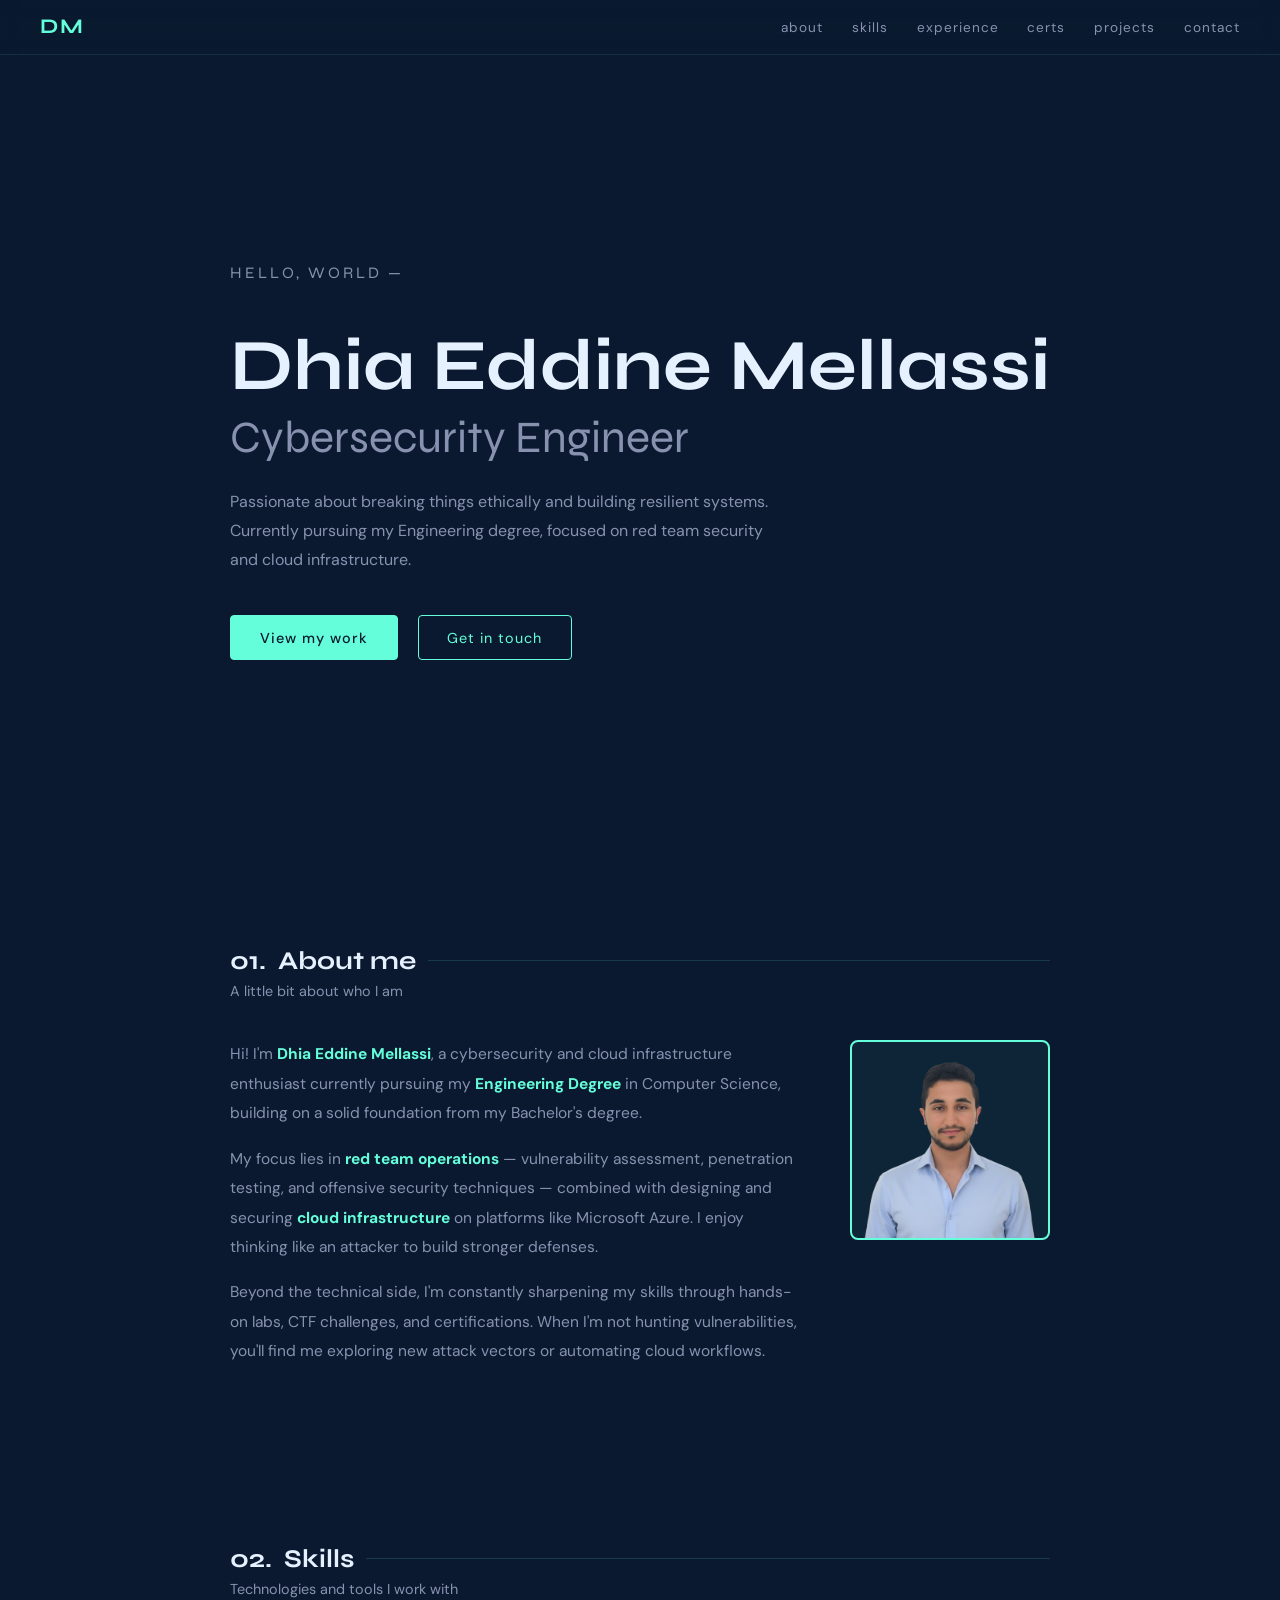
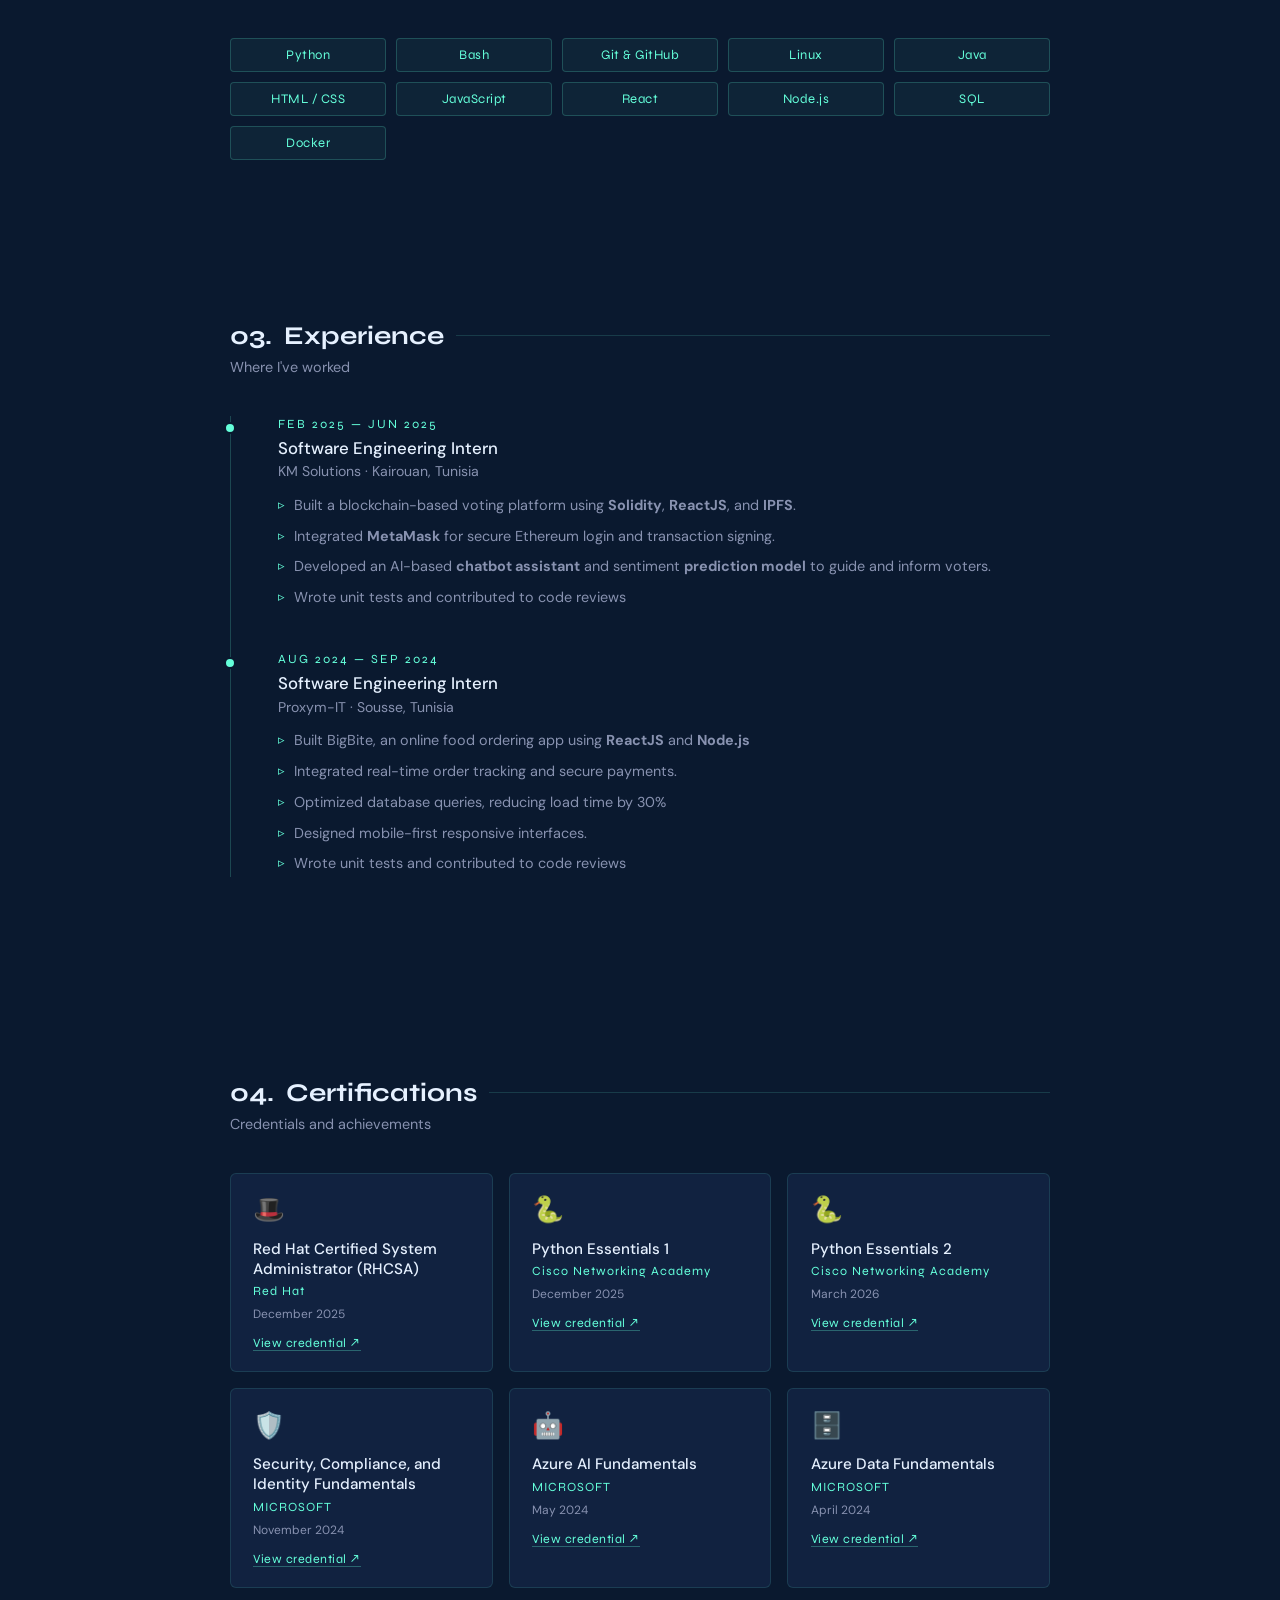
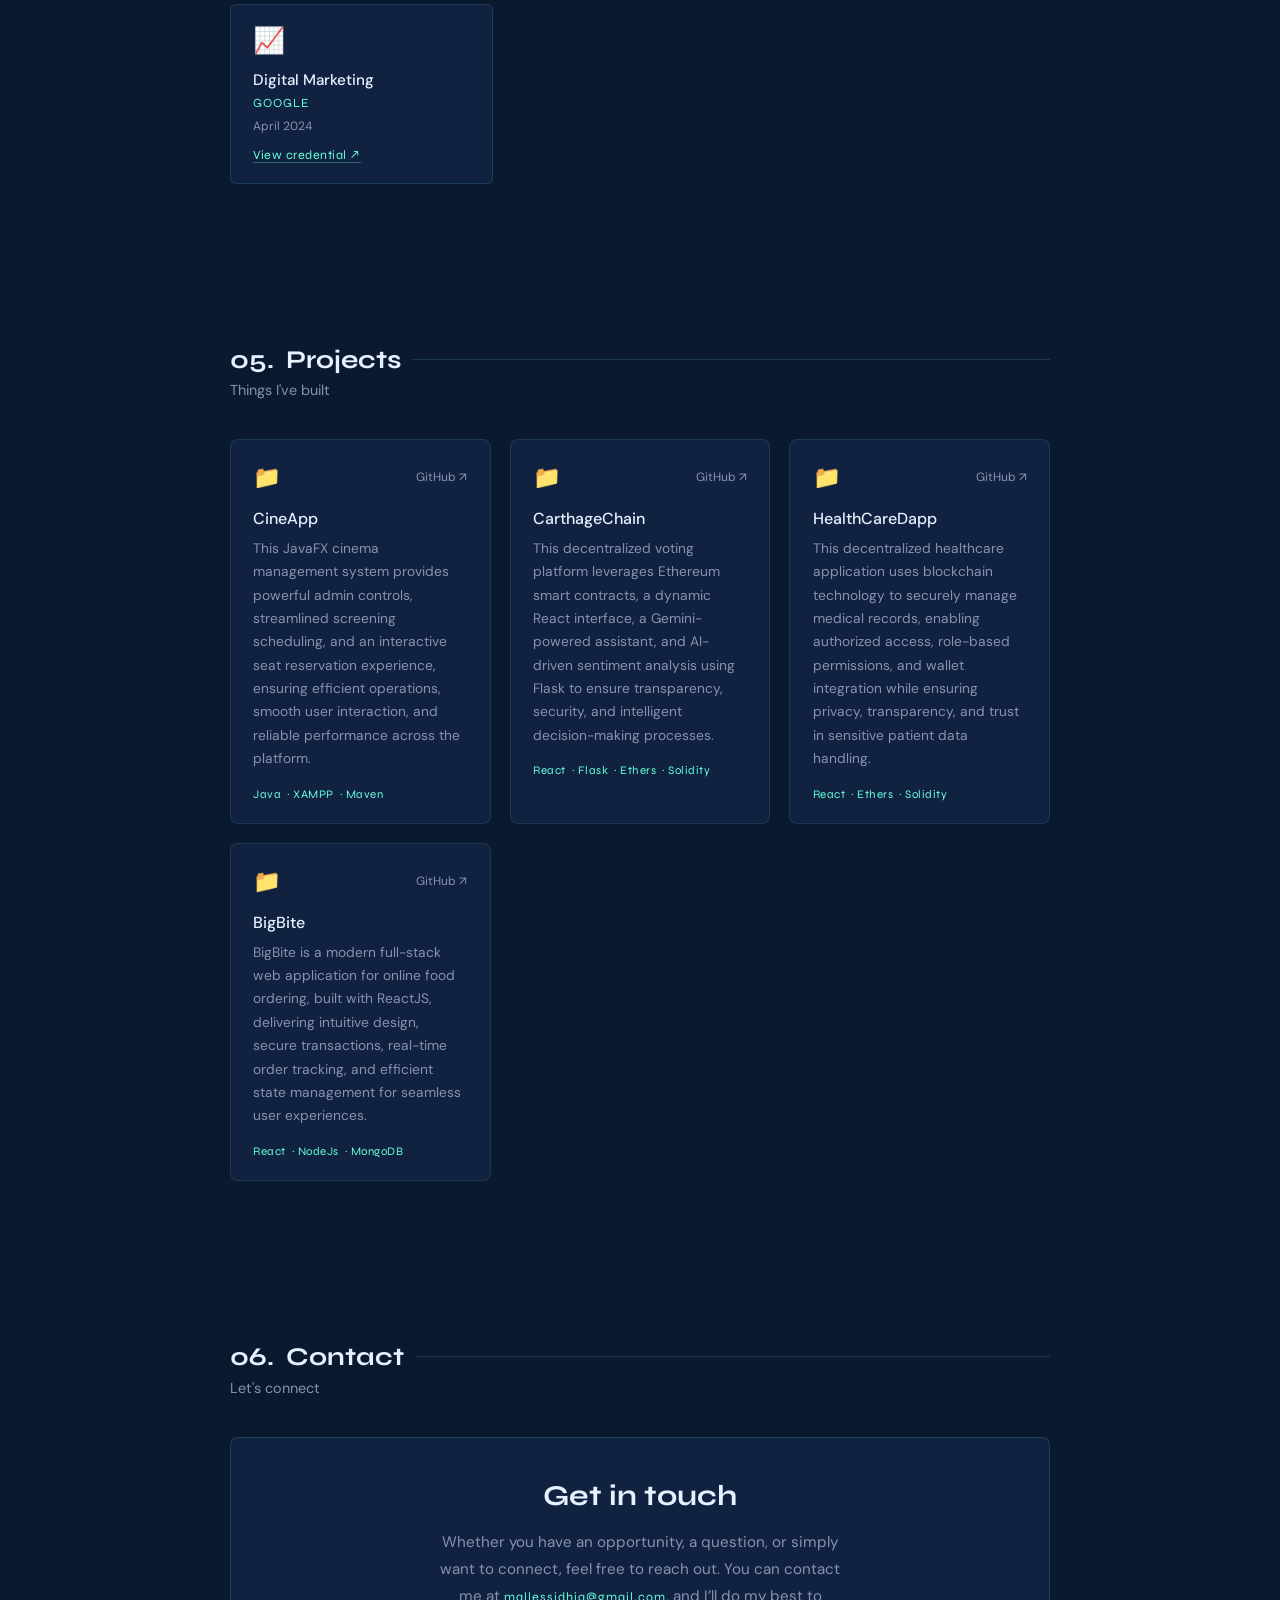
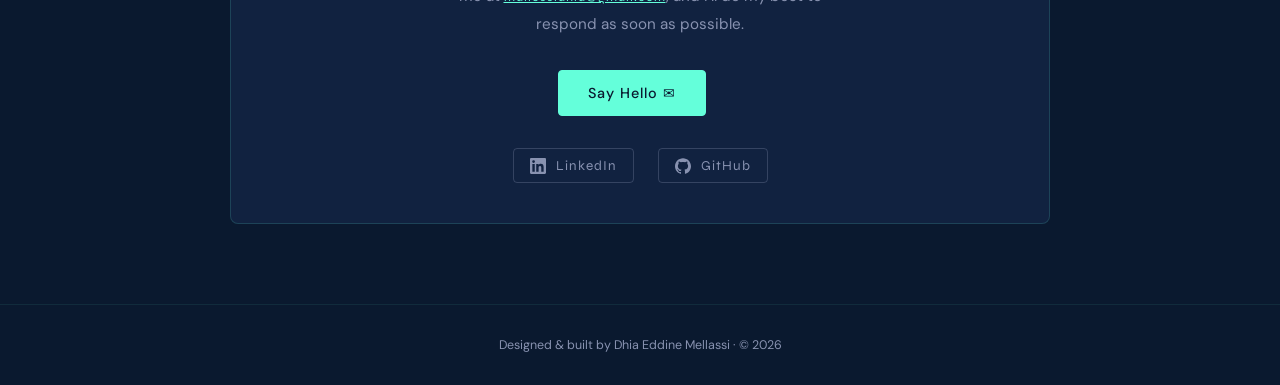
==== index.html @ 9bf3b5a5 "updated linkedin link" ====
<!doctype html>
<html lang="en">
  <head>
    <meta charset="UTF-8" />
    <meta name="viewport" content="width=device-width, initial-scale=1.0" />
    <title>Dhia Eddine Mellassi | Cybersecurity Engineer</title>
    <link
      rel="icon"
      type="image/svg+xml"
      href="data:image/svg+xml,<svg xmlns='http://www.w3.org/2000/svg' viewBox='0 0 32 32'><rect width='32' height='32' rx='6' fill='%230a192f'/><text x='50%25' y='55%25' dominant-baseline='middle' text-anchor='middle' font-family='monospace' font-weight='700' font-size='14' fill='%2364ffda'>DM</text></svg>"
    />
    <link
      href="https://fonts.googleapis.com/css2?family=Syne:wght@400;500;700&family=DM+Sans:wght@300;400;500&display=swap"
      rel="stylesheet"
    />
    <link rel="stylesheet" href="css/styles.css" />
  </head>
  <body>
    <!-- NAVIGATION -->
    <nav>
      <div class="logo">DM</div>
      <ul class="nav-links">
        <li><a href="#about">about</a></li>
        <li><a href="#skills">skills</a></li>
        <li><a href="#experience">experience</a></li>
        <li><a href="#certifications">certs</a></li>
        <li><a href="#projects">projects</a></li>
        <li><a href="#contact">contact</a></li>
      </ul>
    </nav>

    <!-- HERO -->
    <section class="hero" id="hero">
      <p class="hero-eyebrow">HELLO, WORLD —</p>
      <h1>Dhia Eddine Mellassi</h1>
      <h2>Cybersecurity Engineer</h2>
      <p>
        Passionate about breaking things ethically and building resilient
        systems. Currently pursuing my Engineering degree, focused on red team
        security and cloud infrastructure.
      </p>
      <div>
        <a class="btn btn-solid" href="#projects">View my work</a>
        <a class="btn" href="#contact">Get in touch</a>
      </div>
    </section>

    <!-- ABOUT -->
    <section id="about">
      <h2 class="section-title"><span>01.</span> About me</h2>
      <p class="section-sub">A little bit about who I am</p>
      <div class="about-grid">
        <div class="about-text">
          <p>
            Hi! I'm <strong>Dhia Eddine Mellassi</strong>, a cybersecurity and
            cloud infrastructure enthusiast currently pursuing my
            <strong>Engineering Degree</strong>
            in Computer Science, building on a solid foundation from my
            Bachelor's degree.
          </p>
          <p>
            My focus lies in <strong>red team operations</strong> —
            vulnerability assessment, penetration testing, and offensive
            security techniques — combined with designing and securing
            <strong>cloud infrastructure</strong> on platforms like Microsoft
            Azure. I enjoy thinking like an attacker to build stronger defenses.
          </p>
          <p>
            Beyond the technical side, I'm constantly sharpening my skills
            through hands-on labs, CTF challenges, and certifications. When I'm
            not hunting vulnerabilities, you'll find me exploring new attack
            vectors or automating cloud workflows.
          </p>
        </div>
        <!-- Replace 'your-photo.jpg' with your actual image filename -->
        <div class="avatar-box">
          <img src="assets/images/Dhia.png" alt="Your Name" />
        </div>
      </div>
    </section>

    <!-- SKILLS -->
    <section id="skills">
      <h2 class="section-title"><span>02.</span> Skills</h2>
      <p class="section-sub">Technologies and tools I work with</p>
      <div class="skills-grid">
        <div class="skill-pill">Python</div>
        <div class="skill-pill">Bash</div>
        <div class="skill-pill">Git &amp; GitHub</div>
        <div class="skill-pill">Linux</div>
        <div class="skill-pill">Java</div>
        <div class="skill-pill">HTML / CSS</div>
        <div class="skill-pill">JavaScript</div>
        <div class="skill-pill">React</div>
        <div class="skill-pill">Node.js</div>
        <div class="skill-pill">SQL</div>
        <div class="skill-pill">Docker</div>
      </div>
    </section>

    <!-- EXPERIENCE -->
    <section id="experience">
      <h2 class="section-title"><span>03.</span> Experience</h2>
      <p class="section-sub">Where I've worked</p>
      <div class="timeline">
        <div class="timeline-item">
          <div class="timeline-date">FEB 2025 — JUN 2025</div>
          <div class="timeline-role">Software Engineering Intern</div>
          <div class="timeline-company">KM Solutions · Kairouan, Tunisia</div>
          <ul class="timeline-desc">
            <li>
              Built a blockchain-based voting platform using <b>Solidity</b>,
              <b>ReactJS</b>, and <b>IPFS</b>.
            </li>
            <li>
              Integrated <b>MetaMask</b> for secure Ethereum login and
              transaction signing.
            </li>
            <li>
              Developed an AI-based <b>chatbot assistant</b> and sentiment
              <b>prediction model</b> to guide and inform voters.
            </li>
            <li>Wrote unit tests and contributed to code reviews</li>
          </ul>
        </div>

        <div class="timeline-item">
          <div class="timeline-date">AUG 2024 — SEP 2024</div>
          <div class="timeline-role">Software Engineering Intern</div>
          <div class="timeline-company">Proxym-IT · Sousse, Tunisia</div>
          <ul class="timeline-desc">
            <li>
              Built BigBite, an online food ordering app using
              <b>ReactJS</b> and <b>Node.js</b>
            </li>
            <li>Integrated real-time order tracking and secure payments.</li>
            <li>Optimized database queries, reducing load time by 30%</li>
            <li>Designed mobile-first responsive interfaces.</li>
            <li>Wrote unit tests and contributed to code reviews</li>
          </ul>
        </div>

        <!-- Add more internships by copy-pasting the block above -->
      </div>
    </section>

    <!-- CERTIFICATIONS -->
    <section id="certifications">
      <h2 class="section-title"><span>04.</span> Certifications</h2>
      <p class="section-sub">Credentials and achievements</p>
      <div class="cert-grid">
        <div class="cert-card">
          <div class="cert-icon">🎩</div>
          <div class="cert-name">
            Red Hat Certified System Administrator (RHCSA)
          </div>
          <div class="cert-issuer">Red Hat</div>
          <div class="cert-year">December 2025</div>
          <a
            class="cert-link"
            href="https://www.credly.com/badges/857a9a91-72d2-43cf-920a-726b989e8f26/public_url"
            target="_blank"
            >View credential ↗</a
          >
        </div>

        <div class="cert-card">
          <div class="cert-icon">🐍</div>
          <div class="cert-name">Python Essentials 1</div>
          <div class="cert-issuer">Cisco Networking Academy</div>
          <div class="cert-year">December 2025</div>
          <a
            class="cert-link"
            href="https://www.credly.com/badges/51603041-0440-4b75-88f6-b9524458d1e2/public_url"
            target="_blank"
            >View credential ↗</a
          >
        </div>

        <div class="cert-card">
          <div class="cert-icon">🐍</div>
          <div class="cert-name">Python Essentials 2</div>
          <div class="cert-issuer">Cisco Networking Academy</div>
          <div class="cert-year">March 2026</div>
          <a
            class="cert-link"
            href="https://www.credly.com/badges/9966ab07-dc00-4e22-80cb-817075d97add/public_url"
            target="_blank"
            >View credential ↗</a
          >
        </div>

        <div class="cert-card">
          <div class="cert-icon">🛡️</div>
          <div class="cert-name">
            Security, Compliance, and Identity Fundamentals
          </div>
          <div class="cert-issuer">MICROSOFT</div>
          <div class="cert-year">November 2024</div>
          <a
            class="cert-link"
            href="https://www.credly.com/badges/22f72e9f-e606-45e4-bddd-050639917a47/public_url"
            target="_blank"
            >View credential ↗</a
          >
        </div>

        <div class="cert-card">
          <div class="cert-icon">🤖</div>
          <div class="cert-name">Azure AI Fundamentals</div>
          <div class="cert-issuer">MICROSOFT</div>
          <div class="cert-year">May 2024</div>
          <a
            class="cert-link"
            href="https://www.credly.com/badges/9f31ba8f-21dc-431d-9f86-2ae38bbcedd4/public_url"
            target="_blank"
            >View credential ↗</a
          >
        </div>

        <div class="cert-card">
          <div class="cert-icon">🗄️</div>
          <div class="cert-name">Azure Data Fundamentals</div>
          <div class="cert-issuer">MICROSOFT</div>
          <div class="cert-year">April 2024</div>
          <a
            class="cert-link"
            href="https://www.credly.com/badges/78bb1c0f-4c9b-4a7f-a92f-00a1457e3f23/public_url"
            target="_blank"
            >View credential ↗</a
          >
        </div>

        <div class="cert-card">
          <div class="cert-icon">📈</div>
          <div class="cert-name">Digital Marketing</div>
          <div class="cert-issuer">GOOGLE</div>
          <div class="cert-year">April 2024</div>
          <a
            class="cert-link"
            href="https://skillshop.exceedlms.com/student/award/hYUuj4KgrxrVqWm9rWVrVc4Z"
            target="_blank"
            >View credential ↗</a
          >
        </div>
      </div>
    </section>

    <!-- PROJECTS -->
    <section id="projects">
      <h2 class="section-title"><span>05.</span> Projects</h2>
      <p class="section-sub">Things I've built</p>
      <div class="projects-grid">
        <div class="project-card">
          <div class="proj-header">
            <span class="folder-icon">📁</span>
            <div class="proj-links">
              <a
                class="proj-link"
                href="https://github.com/mellassidhia/CineApp"
                >GitHub ↗</a
              >
            </div>
          </div>
          <div class="proj-title">CineApp</div>
          <div class="proj-desc">
            This JavaFX cinema management system provides powerful admin
            controls, streamlined screening scheduling, and an interactive seat
            reservation experience, ensuring efficient operations, smooth user
            interaction, and reliable performance across the platform.
          </div>
          <div class="proj-tags">
            <span class="proj-tag">Java</span>
            <span class="proj-tag"> · XAMPP</span>
            <span class="proj-tag"> · Maven</span>
          </div>
        </div>

        <div class="project-card">
          <div class="proj-header">
            <span class="folder-icon">📁</span>
            <div class="proj-links">
              <a
                class="proj-link"
                href="https://github.com/mellassidhia/CarthageChain"
                >GitHub ↗</a
              >
            </div>
          </div>
          <div class="proj-title">CarthageChain</div>
          <div class="proj-desc">
            This decentralized voting platform leverages Ethereum smart
            contracts, a dynamic React interface, a Gemini-powered assistant,
            and AI-driven sentiment analysis using Flask to ensure transparency,
            security, and intelligent decision-making processes.
          </div>
          <div class="proj-tags">
            <span class="proj-tag">React</span>
            <span class="proj-tag"> · Flask</span>
            <span class="proj-tag"> · Ethers</span>
            <span class="proj-tag"> · Solidity</span>
          </div>
        </div>

        <div class="project-card">
          <div class="proj-header">
            <span class="folder-icon">📁</span>
            <div class="proj-links">
              <a
                class="proj-link"
                href="https://github.com/mellassidhia/HealthCareDapp"
                >GitHub ↗</a
              >
            </div>
          </div>
          <div class="proj-title">HealthCareDapp</div>
          <div class="proj-desc">
            This decentralized healthcare application uses blockchain technology
            to securely manage medical records, enabling authorized access,
            role-based permissions, and wallet integration while ensuring
            privacy, transparency, and trust in sensitive patient data handling.
          </div>
          <div class="proj-tags">
            <span class="proj-tag">React</span>
            <span class="proj-tag"> · Ethers</span>
            <span class="proj-tag"> · Solidity</span>
          </div>
        </div>

        <div class="project-card">
          <div class="proj-header">
            <span class="folder-icon">📁</span>
            <div class="proj-links">
              <a
                class="proj-link"
                href="https://github.com/mellassidhia/BigBite"
                >GitHub ↗</a
              >
            </div>
          </div>
          <div class="proj-title">BigBite</div>
          <div class="proj-desc">
            BigBite is a modern full-stack web application for online food
            ordering, built with ReactJS, delivering intuitive design, secure
            transactions, real-time order tracking, and efficient state
            management for seamless user experiences.
          </div>
          <div class="proj-tags">
            <span class="proj-tag">React</span>
            <span class="proj-tag"> · NodeJs</span>
            <span class="proj-tag"> · MongoDB</span>
          </div>
        </div>

        <!-- Add more projects by copy-pasting a project-card block above -->
      </div>
    </section>

    <!-- CONTACT -->
    <section id="contact">
      <h2 class="section-title"><span>06.</span> Contact</h2>
      <p class="section-sub">Let's connect</p>
      <div class="contact-box">
        <h3>Get in touch</h3>
        <p>
          Whether you have an opportunity, a question, or simply want to
          connect, feel free to reach out. You can contact me at
          <a class="social-mail" href="mailto:mallessidhia@gmail.com"
            >mallessidhia@gmail.com</a
          >, and I’ll do my best to respond as soon as possible.
        </p>
        <a class="btn btn-solid" href="mailto:mallessidhia@gmail.com"
          >Say Hello ✉</a
        >
        <div class="social-links">
          <a
            class="social-link"
            href="https://www.linkedin.com/in/dhia-eddine-mellassi/"
            target="_blank"
          >
            <svg viewBox="0 0 24 24" xmlns="http://www.w3.org/2000/svg">
              <path
                d="M20.447 20.452h-3.554v-5.569c0-1.328-.027-3.037-1.852-3.037-1.853 0-2.136 1.445-2.136 2.939v5.667H9.351V9h3.414v1.561h.046c.477-.9 1.637-1.85 3.37-1.85 3.601 0 4.267 2.37 4.267 5.455v6.286zM5.337 7.433a2.062 2.062 0 0 1-2.063-2.065 2.064 2.064 0 1 1 2.063 2.065zm1.782 13.019H3.555V9h3.564v11.452zM22.225 0H1.771C.792 0 0 .774 0 1.729v20.542C0 23.227.792 24 1.771 24h20.451C23.2 24 24 23.227 24 22.271V1.729C24 .774 23.2 0 22.222 0h.003z"
              />
            </svg>
            LinkedIn
          </a>

          <a
            class="social-link"
            href="https://github.com/mellassidhia"
            target="_blank"
          >
            <svg viewBox="0 0 24 24" xmlns="http://www.w3.org/2000/svg">
              <path
                d="M12 .297c-6.63 0-12 5.373-12 12 0 5.303 3.438 9.8 8.205 11.385.6.113.82-.258.82-.577 0-.285-.01-1.04-.015-2.04-3.338.724-4.042-1.61-4.042-1.61C4.422 18.07 3.633 17.7 3.633 17.7c-1.087-.744.084-.729.084-.729 1.205.084 1.838 1.236 1.838 1.236 1.07 1.835 2.809 1.305 3.495.998.108-.776.417-1.305.76-1.605-2.665-.3-5.466-1.332-5.466-5.93 0-1.31.465-2.38 1.235-3.22-.135-.303-.54-1.523.105-3.176 0 0 1.005-.322 3.3 1.23.96-.267 1.98-.399 3-.405 1.02.006 2.04.138 3 .405 2.28-1.552 3.285-1.23 3.285-1.23.645 1.653.24 2.873.12 3.176.765.84 1.23 1.91 1.23 3.22 0 4.61-2.805 5.625-5.475 5.92.42.36.81 1.096.81 2.22 0 1.606-.015 2.896-.015 3.286 0 .315.21.69.825.57C20.565 22.092 24 17.592 24 12.297c0-6.627-5.373-12-12-12"
              />
            </svg>
            GitHub
          </a>
        </div>
      </div>
    </section>

    <footer>
      Designed &amp; built by Dhia Eddine Mellassi · &copy;
      <span id="year"></span>
    </footer>

    <script>
      document.getElementById("year").textContent = new Date().getFullYear();
    </script>
  </body>
</html>
---- css/styles.css ----
*{box-sizing:border-box;margin:0;padding:0}
    :root{
      --navy:#0a192f;
      --navy2:#112240;
      --accent:#64ffda;
      --text:#ccd6f6;
      --muted:#8892b0;
      --white:#e6f1ff;
    }
    html{scroll-behavior:smooth}
    body{background:var(--navy);color:var(--text);font-family:'DM Sans',sans-serif}

    /* NAV */
    nav{position:sticky;top:0;z-index:100;background:rgba(10,25,47,0.92);backdrop-filter:blur(10px);border-bottom:1px solid rgba(100,255,218,0.1);display:flex;align-items:center;justify-content:space-between;padding:0.9rem 2.5rem}
    .logo{font-family:'Syne',sans-serif;font-size:1.3rem;font-weight:700;color:var(--accent);letter-spacing:2px}
    .nav-links{display:flex;gap:1.8rem;list-style:none}
    .nav-links a{color:var(--muted);text-decoration:none;font-size:0.85rem;letter-spacing:1px;transition:color 0.2s}
    .nav-links a:hover{color:var(--accent)}

    /* SECTIONS */
    section{padding:5rem 2.5rem;max-width:900px;margin:0 auto}

    /* HERO */
    .hero{min-height:90vh;display:flex;flex-direction:column;justify-content:center}
    .hero-eyebrow{color:var(--accent);font-family:'Syne',sans-serif;font-size:0.9rem;letter-spacing:3px;margin-bottom:1.2rem}
    .hero h1{font-family:'Syne',sans-serif;font-size:clamp(2.5rem,7vw,4.5rem);font-weight:700;color:var(--white);line-height:1.05;margin-bottom:0.5rem}
    .hero h2{font-family:'Syne',sans-serif;font-size:clamp(1.5rem,4vw,2.8rem);font-weight:400;color:var(--muted);margin-bottom:1.5rem}
    .hero p{max-width:540px;color:var(--muted);font-size:1rem;line-height:1.8;margin-bottom:2.5rem}
    .btn{display:inline-block;border:1px solid var(--accent);color:var(--accent);padding:0.8rem 1.8rem;border-radius:4px;text-decoration:none;font-size:0.9rem;letter-spacing:1px;transition:all 0.2s;margin-right:1rem}
    .btn:hover{background:rgba(100,255,218,0.08)}
    .btn-solid{background:var(--accent);color:var(--navy);font-weight:500}
    .btn-solid:hover{background:#4de8c2}

    /* SECTION TITLE */
    .section-title{font-family:'Syne',sans-serif;font-size:1.6rem;font-weight:700;color:var(--white);margin-bottom:0.4rem;display:flex;align-items:center;gap:12px}
    .section-title::after{content:'';flex:1;height:1px;background:rgba(100,255,218,0.15)}
    .section-sub{color:var(--muted);font-size:0.9rem;margin-bottom:2.5rem}

    /* ABOUT */
    .about-grid{display:grid;grid-template-columns:1fr 200px;gap:3rem;align-items:start}
    .about-text p{color:var(--muted);line-height:1.9;margin-bottom:1rem;font-size:0.97rem}
    .about-text strong{color:var(--accent)}
    .avatar-box{width:200px;height:200px;border-radius:8px;border:2px solid var(--accent);display:flex;align-items:center;justify-content:center;font-family:'Syne',sans-serif;font-size:3.5rem;font-weight:700;color:var(--accent);background:rgba(100,255,218,0.05);flex-shrink:0;position:relative}
    .avatar-box::before{content:'';position:absolute;inset:-8px;border-radius:10px;border:1px solid rgba(100,255,218,0.2)}

    /* SKILLS */
    .skills-grid{display:grid;grid-template-columns:repeat(auto-fill,minmax(130px,1fr));gap:10px}
    .skill-pill{background:rgba(100,255,218,0.05);border:1px solid rgba(100,255,218,0.2);color:var(--accent);padding:0.5rem 1rem;border-radius:4px;font-size:0.82rem;text-align:center;font-family:'Syne',sans-serif;letter-spacing:0.5px;transition:all 0.2s}
    .skill-pill:hover{background:rgba(100,255,218,0.12)}

    /* EXPERIENCE TIMELINE */
    .timeline{position:relative;padding-left:1.5rem}
    .timeline::before{content:'';position:absolute;left:0;top:0;bottom:0;width:1px;background:rgba(100,255,218,0.2)}
    .timeline-item{position:relative;margin-bottom:2.5rem;padding-left:1.5rem}
    .timeline-item::before{content:'';position:absolute;left:-1.9rem;top:6px;width:8px;height:8px;border-radius:50%;background:var(--accent);border:2px solid var(--navy)}
    .timeline-date{color:var(--accent);font-size:0.78rem;letter-spacing:2px;font-family:'Syne',sans-serif;margin-bottom:0.4rem}
    .timeline-role{color:var(--white);font-size:1.05rem;font-weight:500;margin-bottom:0.2rem}
    .timeline-company{color:var(--muted);font-size:0.88rem;margin-bottom:0.8rem}
    .timeline-desc{color:var(--muted);font-size:0.9rem;line-height:1.8;list-style:none}
    .timeline-desc li{margin-bottom:0.3rem;padding-left:1rem;position:relative}
    .timeline-desc li::before{content:'▹';position:absolute;left:0;color:var(--accent);font-size:0.8rem}

    /* CERTIFICATIONS */
    .cert-grid{display:grid;grid-template-columns:repeat(auto-fill,minmax(240px,1fr));gap:1rem}
    .cert-card{background:var(--navy2);border:1px solid rgba(100,255,218,0.12);border-radius:6px;padding:1.2rem 1.4rem;transition:all 0.2s}
    .cert-card:hover{border-color:rgba(100,255,218,0.4);transform:translateY(-3px)}
    .cert-icon{font-size:1.6rem;margin-bottom:0.8rem}
    .cert-name{color:var(--white);font-size:0.95rem;font-weight:500;margin-bottom:0.3rem}
    .cert-issuer{color:var(--accent);font-size:0.78rem;letter-spacing:1px;font-family:'Syne',sans-serif}
    .cert-year{color:var(--muted);font-size:0.75rem;margin-top:0.5rem}
    .cert-link{
        display: inline-block;
        margin-top: 0.8rem;
        color: var(--accent);
        font-size: 0.78rem;
        font-family: 'Syne', sans-serif;
        letter-spacing: 0.5px;
        text-decoration: none;
        border-bottom: 1px solid rgba(100,255,218,0.3);
        transition: border-color 0.2s;
    }
    .cert-link:hover{
        border-color: var(--accent);
    }

    /* PROJECTS */
    .projects-grid{display:grid;grid-template-columns:repeat(auto-fill,minmax(260px,1fr));gap:1.2rem}
    .project-card{background:var(--navy2);border:1px solid rgba(100,255,218,0.1);border-radius:8px;padding:1.4rem;transition:all 0.2s}
    .project-card:hover{border-color:rgba(100,255,218,0.35);transform:translateY(-4px)}
    .proj-header{display:flex;justify-content:space-between;align-items:center;margin-bottom:1rem}
    .folder-icon{color:var(--accent);font-size:1.4rem}
    .proj-links{display:flex;gap:10px}
    .proj-link{color:var(--muted);font-size:0.75rem;text-decoration:none;transition:color 0.2s}
    .proj-link:hover{color:var(--accent)}
    .proj-title{color:var(--white);font-size:1rem;font-weight:500;margin-bottom:0.5rem}
    .proj-desc{color:var(--muted);font-size:0.86rem;line-height:1.7}
    .proj-tags{display:flex;flex-wrap:wrap;gap:6px;margin-top:1rem}
    .proj-tag{color:var(--accent);font-size:0.72rem;font-family:'Syne',sans-serif;letter-spacing:0.5px}

    /* CONTACT */
    .contact-box{background:var(--navy2);border:1px solid rgba(100,255,218,0.15);border-radius:8px;padding:2.5rem;text-align:center}
    .contact-box h3{font-family:'Syne',sans-serif;font-size:1.8rem;color:var(--white);margin-bottom:1rem}
    .contact-box p{color:var(--muted);max-width:420px;margin:0 auto 2rem;line-height:1.8;font-size:0.95rem}
    .social-links{display:flex;justify-content:center;gap:1.5rem;margin-top:2rem;flex-wrap:wrap}
    .social-link{color:var(--muted);text-decoration:none;font-size:0.85rem;letter-spacing:1px;transition:color 0.2s;font-family:'Syne',sans-serif;border:1px solid rgba(136,146,176,0.3);padding:0.5rem 1rem;border-radius:4px}
    .social-link:hover{color:var(--accent);border-color:var(--accent)}
    .social-mail{color:var(--accent);font-size:0.78rem;letter-spacing:1px;font-family:'Syne',sans-serif}

    .social-link svg{
        width: 16px;
        height: 16px;
        fill: currentColor;
        vertical-align: middle;
        margin-right: 6px;
    }

    .avatar-box{
        width: 200px;
        height: 200px;
        border-radius: 8px;
        border: 2px solid var(--accent);
        flex-shrink: 0;
        position: relative;
        overflow: hidden;
        }
    .avatar-box::before{
        content:'';
        position:absolute;
        inset:-8px;
        border-radius:10px;
        border:1px solid rgba(100,255,218,0.2);
        }
    .avatar-box img{
        width: 100%;
        height: 100%;
        object-fit: cover;
        display: block;
        }
    /* FOOTER */
    footer{text-align:center;padding:2rem;color:var(--muted);font-size:0.78rem;border-top:1px solid rgba(100,255,218,0.08)}

    /* RESPONSIVE */
    @media(max-width:600px){
      .about-grid{grid-template-columns:1fr}
      .avatar-box{display:none}
      nav{padding:0.9rem 1.2rem}
      .nav-links{gap:1rem}
      section{padding:3.5rem 1.2rem}
    }
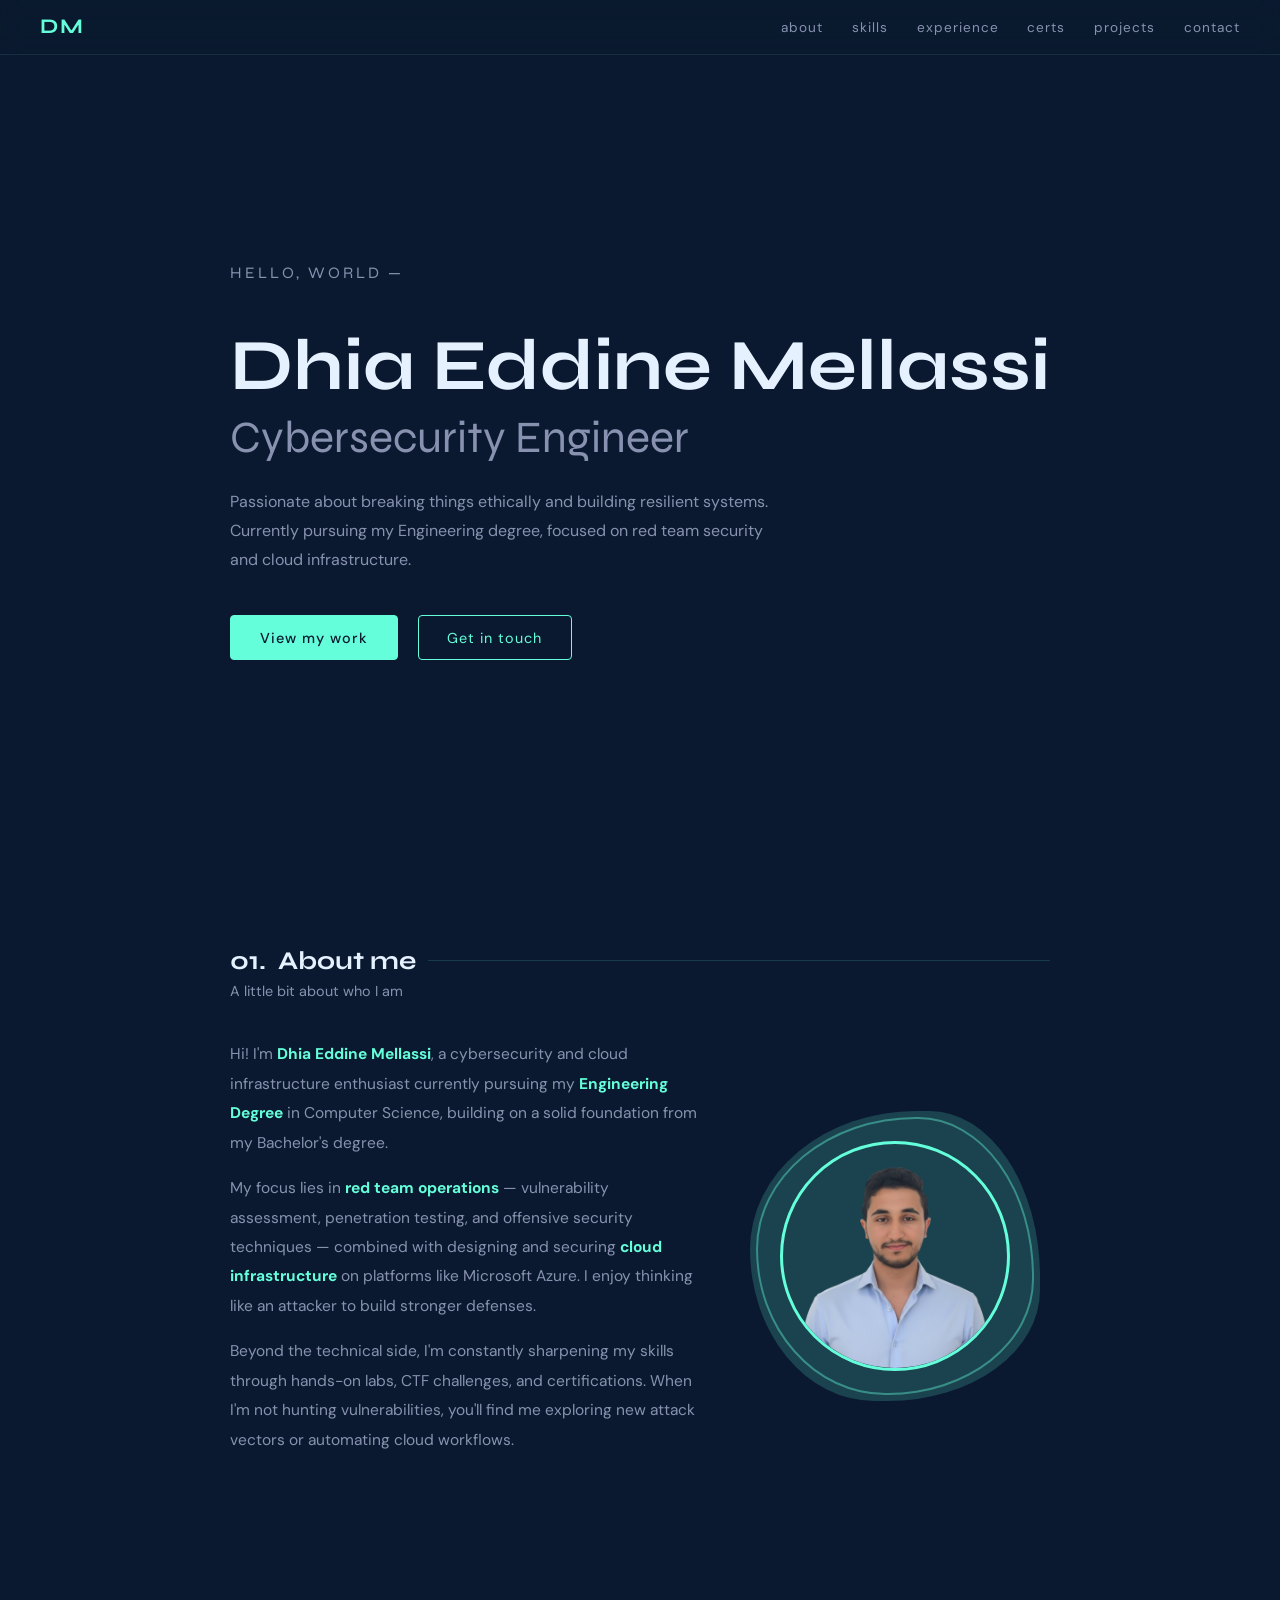
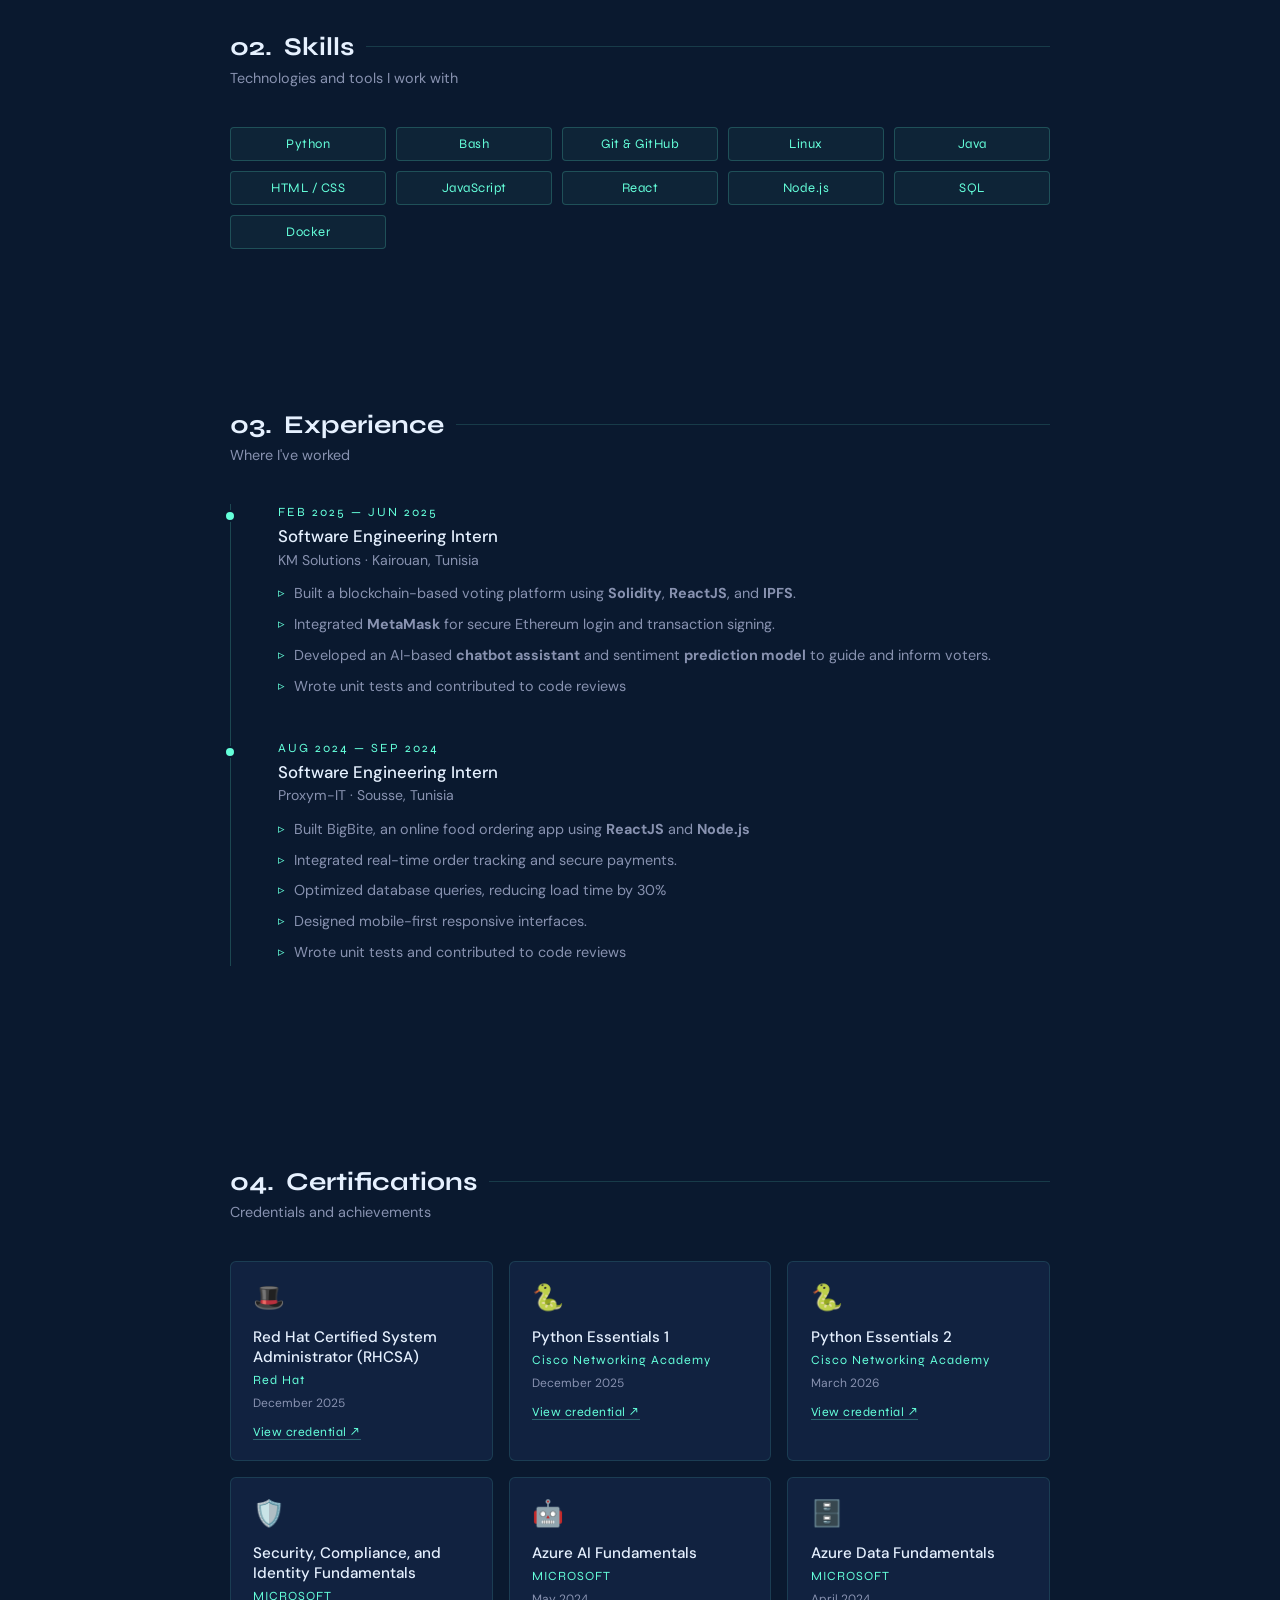
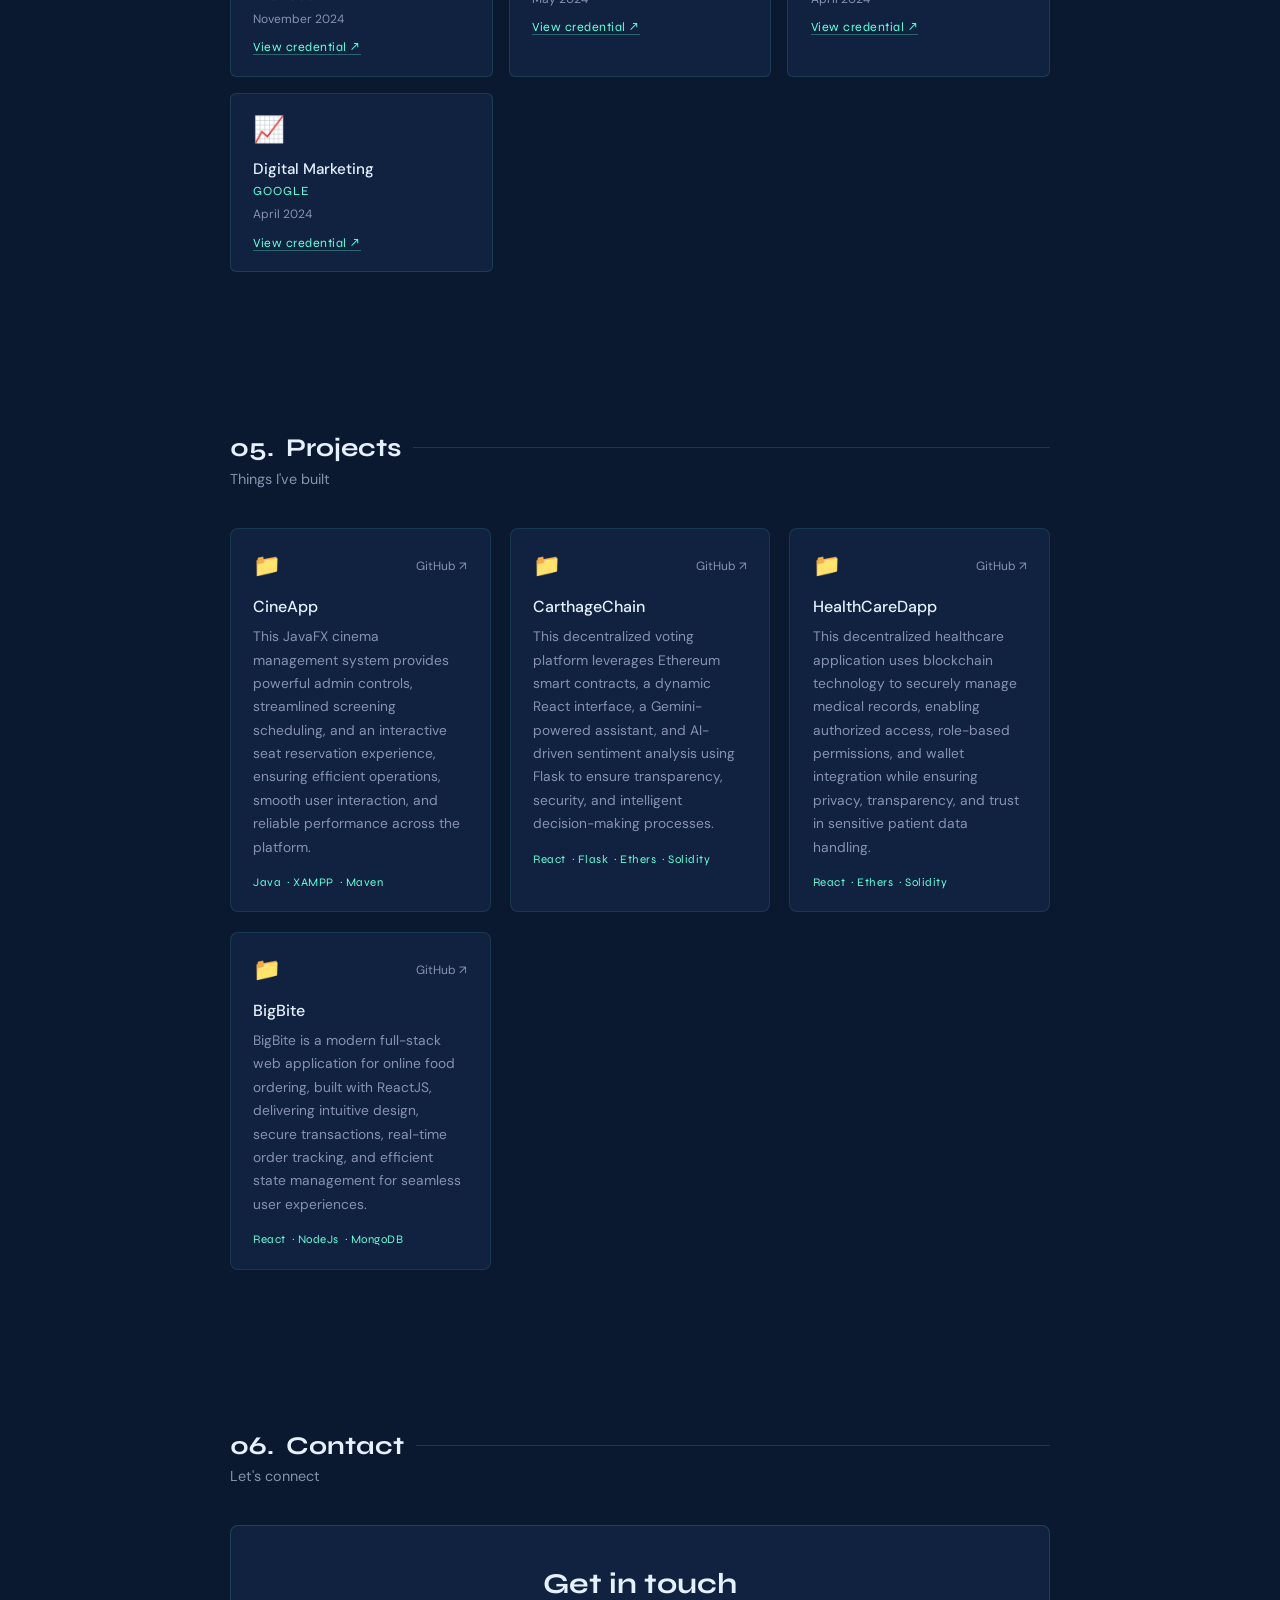
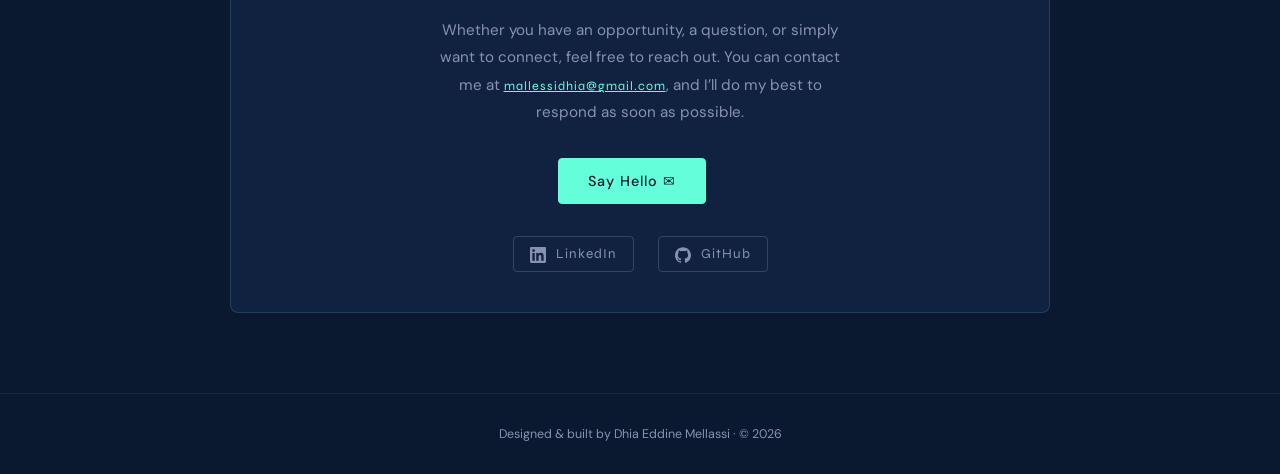
==== commit 3451d60d: "updated avatar-box" ====
--- a/index.html
+++ b/index.html
@@ -74,7 +74,9 @@
         </div>
         <!-- Replace 'your-photo.jpg' with your actual image filename -->
         <div class="avatar-box">
-          <img src="assets/images/Dhia.png" alt="Your Name" />
+          <div class="avatar-blob"></div>
+          <div class="avatar-blob-border"></div>
+          <img src="assets/images/Dhia.png" alt="Dhia Eddine Mellassi" />
         </div>
       </div>
     </section>
@@ -258,6 +260,7 @@
               <a
                 class="proj-link"
                 href="https://github.com/mellassidhia/CineApp"
+                target="_blank"
                 >GitHub ↗</a
               >
             </div>
@@ -283,6 +286,7 @@
               <a
                 class="proj-link"
                 href="https://github.com/mellassidhia/CarthageChain"
+                target="_blank"
                 >GitHub ↗</a
               >
             </div>
@@ -309,6 +313,7 @@
               <a
                 class="proj-link"
                 href="https://github.com/mellassidhia/HealthCareDapp"
+                target="_blank"
                 >GitHub ↗</a
               >
             </div>
@@ -334,6 +339,7 @@
               <a
                 class="proj-link"
                 href="https://github.com/mellassidhia/BigBite"
+                target="_blank"
                 >GitHub ↗</a
               >
             </div>
--- a/css/styles.css
+++ b/css/styles.css
@@ -1,149 +1,509 @@
- *{box-sizing:border-box;margin:0;padding:0}
-    :root{
-      --navy:#0a192f;
-      --navy2:#112240;
-      --accent:#64ffda;
-      --text:#ccd6f6;
-      --muted:#8892b0;
-      --white:#e6f1ff;
-    }
-    html{scroll-behavior:smooth}
-    body{background:var(--navy);color:var(--text);font-family:'DM Sans',sans-serif}
-
-    /* NAV */
-    nav{position:sticky;top:0;z-index:100;background:rgba(10,25,47,0.92);backdrop-filter:blur(10px);border-bottom:1px solid rgba(100,255,218,0.1);display:flex;align-items:center;justify-content:space-between;padding:0.9rem 2.5rem}
-    .logo{font-family:'Syne',sans-serif;font-size:1.3rem;font-weight:700;color:var(--accent);letter-spacing:2px}
-    .nav-links{display:flex;gap:1.8rem;list-style:none}
-    .nav-links a{color:var(--muted);text-decoration:none;font-size:0.85rem;letter-spacing:1px;transition:color 0.2s}
-    .nav-links a:hover{color:var(--accent)}
-
-    /* SECTIONS */
-    section{padding:5rem 2.5rem;max-width:900px;margin:0 auto}
-
-    /* HERO */
-    .hero{min-height:90vh;display:flex;flex-direction:column;justify-content:center}
-    .hero-eyebrow{color:var(--accent);font-family:'Syne',sans-serif;font-size:0.9rem;letter-spacing:3px;margin-bottom:1.2rem}
-    .hero h1{font-family:'Syne',sans-serif;font-size:clamp(2.5rem,7vw,4.5rem);font-weight:700;color:var(--white);line-height:1.05;margin-bottom:0.5rem}
-    .hero h2{font-family:'Syne',sans-serif;font-size:clamp(1.5rem,4vw,2.8rem);font-weight:400;color:var(--muted);margin-bottom:1.5rem}
-    .hero p{max-width:540px;color:var(--muted);font-size:1rem;line-height:1.8;margin-bottom:2.5rem}
-    .btn{display:inline-block;border:1px solid var(--accent);color:var(--accent);padding:0.8rem 1.8rem;border-radius:4px;text-decoration:none;font-size:0.9rem;letter-spacing:1px;transition:all 0.2s;margin-right:1rem}
-    .btn:hover{background:rgba(100,255,218,0.08)}
-    .btn-solid{background:var(--accent);color:var(--navy);font-weight:500}
-    .btn-solid:hover{background:#4de8c2}
-
-    /* SECTION TITLE */
-    .section-title{font-family:'Syne',sans-serif;font-size:1.6rem;font-weight:700;color:var(--white);margin-bottom:0.4rem;display:flex;align-items:center;gap:12px}
-    .section-title::after{content:'';flex:1;height:1px;background:rgba(100,255,218,0.15)}
-    .section-sub{color:var(--muted);font-size:0.9rem;margin-bottom:2.5rem}
-
-    /* ABOUT */
-    .about-grid{display:grid;grid-template-columns:1fr 200px;gap:3rem;align-items:start}
-    .about-text p{color:var(--muted);line-height:1.9;margin-bottom:1rem;font-size:0.97rem}
-    .about-text strong{color:var(--accent)}
-    .avatar-box{width:200px;height:200px;border-radius:8px;border:2px solid var(--accent);display:flex;align-items:center;justify-content:center;font-family:'Syne',sans-serif;font-size:3.5rem;font-weight:700;color:var(--accent);background:rgba(100,255,218,0.05);flex-shrink:0;position:relative}
-    .avatar-box::before{content:'';position:absolute;inset:-8px;border-radius:10px;border:1px solid rgba(100,255,218,0.2)}
-
-    /* SKILLS */
-    .skills-grid{display:grid;grid-template-columns:repeat(auto-fill,minmax(130px,1fr));gap:10px}
-    .skill-pill{background:rgba(100,255,218,0.05);border:1px solid rgba(100,255,218,0.2);color:var(--accent);padding:0.5rem 1rem;border-radius:4px;font-size:0.82rem;text-align:center;font-family:'Syne',sans-serif;letter-spacing:0.5px;transition:all 0.2s}
-    .skill-pill:hover{background:rgba(100,255,218,0.12)}
-
-    /* EXPERIENCE TIMELINE */
-    .timeline{position:relative;padding-left:1.5rem}
-    .timeline::before{content:'';position:absolute;left:0;top:0;bottom:0;width:1px;background:rgba(100,255,218,0.2)}
-    .timeline-item{position:relative;margin-bottom:2.5rem;padding-left:1.5rem}
-    .timeline-item::before{content:'';position:absolute;left:-1.9rem;top:6px;width:8px;height:8px;border-radius:50%;background:var(--accent);border:2px solid var(--navy)}
-    .timeline-date{color:var(--accent);font-size:0.78rem;letter-spacing:2px;font-family:'Syne',sans-serif;margin-bottom:0.4rem}
-    .timeline-role{color:var(--white);font-size:1.05rem;font-weight:500;margin-bottom:0.2rem}
-    .timeline-company{color:var(--muted);font-size:0.88rem;margin-bottom:0.8rem}
-    .timeline-desc{color:var(--muted);font-size:0.9rem;line-height:1.8;list-style:none}
-    .timeline-desc li{margin-bottom:0.3rem;padding-left:1rem;position:relative}
-    .timeline-desc li::before{content:'▹';position:absolute;left:0;color:var(--accent);font-size:0.8rem}
-
-    /* CERTIFICATIONS */
-    .cert-grid{display:grid;grid-template-columns:repeat(auto-fill,minmax(240px,1fr));gap:1rem}
-    .cert-card{background:var(--navy2);border:1px solid rgba(100,255,218,0.12);border-radius:6px;padding:1.2rem 1.4rem;transition:all 0.2s}
-    .cert-card:hover{border-color:rgba(100,255,218,0.4);transform:translateY(-3px)}
-    .cert-icon{font-size:1.6rem;margin-bottom:0.8rem}
-    .cert-name{color:var(--white);font-size:0.95rem;font-weight:500;margin-bottom:0.3rem}
-    .cert-issuer{color:var(--accent);font-size:0.78rem;letter-spacing:1px;font-family:'Syne',sans-serif}
-    .cert-year{color:var(--muted);font-size:0.75rem;margin-top:0.5rem}
-    .cert-link{
-        display: inline-block;
-        margin-top: 0.8rem;
-        color: var(--accent);
-        font-size: 0.78rem;
-        font-family: 'Syne', sans-serif;
-        letter-spacing: 0.5px;
-        text-decoration: none;
-        border-bottom: 1px solid rgba(100,255,218,0.3);
-        transition: border-color 0.2s;
-    }
-    .cert-link:hover{
-        border-color: var(--accent);
-    }
-
-    /* PROJECTS */
-    .projects-grid{display:grid;grid-template-columns:repeat(auto-fill,minmax(260px,1fr));gap:1.2rem}
-    .project-card{background:var(--navy2);border:1px solid rgba(100,255,218,0.1);border-radius:8px;padding:1.4rem;transition:all 0.2s}
-    .project-card:hover{border-color:rgba(100,255,218,0.35);transform:translateY(-4px)}
-    .proj-header{display:flex;justify-content:space-between;align-items:center;margin-bottom:1rem}
-    .folder-icon{color:var(--accent);font-size:1.4rem}
-    .proj-links{display:flex;gap:10px}
-    .proj-link{color:var(--muted);font-size:0.75rem;text-decoration:none;transition:color 0.2s}
-    .proj-link:hover{color:var(--accent)}
-    .proj-title{color:var(--white);font-size:1rem;font-weight:500;margin-bottom:0.5rem}
-    .proj-desc{color:var(--muted);font-size:0.86rem;line-height:1.7}
-    .proj-tags{display:flex;flex-wrap:wrap;gap:6px;margin-top:1rem}
-    .proj-tag{color:var(--accent);font-size:0.72rem;font-family:'Syne',sans-serif;letter-spacing:0.5px}
-
-    /* CONTACT */
-    .contact-box{background:var(--navy2);border:1px solid rgba(100,255,218,0.15);border-radius:8px;padding:2.5rem;text-align:center}
-    .contact-box h3{font-family:'Syne',sans-serif;font-size:1.8rem;color:var(--white);margin-bottom:1rem}
-    .contact-box p{color:var(--muted);max-width:420px;margin:0 auto 2rem;line-height:1.8;font-size:0.95rem}
-    .social-links{display:flex;justify-content:center;gap:1.5rem;margin-top:2rem;flex-wrap:wrap}
-    .social-link{color:var(--muted);text-decoration:none;font-size:0.85rem;letter-spacing:1px;transition:color 0.2s;font-family:'Syne',sans-serif;border:1px solid rgba(136,146,176,0.3);padding:0.5rem 1rem;border-radius:4px}
-    .social-link:hover{color:var(--accent);border-color:var(--accent)}
-    .social-mail{color:var(--accent);font-size:0.78rem;letter-spacing:1px;font-family:'Syne',sans-serif}
-
-    .social-link svg{
-        width: 16px;
-        height: 16px;
-        fill: currentColor;
-        vertical-align: middle;
-        margin-right: 6px;
-    }
-
-    .avatar-box{
-        width: 200px;
-        height: 200px;
-        border-radius: 8px;
-        border: 2px solid var(--accent);
-        flex-shrink: 0;
-        position: relative;
-        overflow: hidden;
-        }
-    .avatar-box::before{
-        content:'';
-        position:absolute;
-        inset:-8px;
-        border-radius:10px;
-        border:1px solid rgba(100,255,218,0.2);
-        }
-    .avatar-box img{
-        width: 100%;
-        height: 100%;
-        object-fit: cover;
-        display: block;
-        }
-    /* FOOTER */
-    footer{text-align:center;padding:2rem;color:var(--muted);font-size:0.78rem;border-top:1px solid rgba(100,255,218,0.08)}
-
-    /* RESPONSIVE */
-    @media(max-width:600px){
-      .about-grid{grid-template-columns:1fr}
-      .avatar-box{display:none}
-      nav{padding:0.9rem 1.2rem}
-      .nav-links{gap:1rem}
-      section{padding:3.5rem 1.2rem}
-    }+* {
+  box-sizing: border-box;
+  margin: 0;
+  padding: 0;
+}
+:root {
+  --navy: #0a192f;
+  --navy2: #112240;
+  --accent: #64ffda;
+  --text: #ccd6f6;
+  --muted: #8892b0;
+  --white: #e6f1ff;
+}
+html {
+  scroll-behavior: smooth;
+}
+body {
+  background: var(--navy);
+  color: var(--text);
+  font-family: "DM Sans", sans-serif;
+}
+
+/* NAV */
+nav {
+  position: sticky;
+  top: 0;
+  z-index: 100;
+  background: rgba(10, 25, 47, 0.92);
+  backdrop-filter: blur(10px);
+  border-bottom: 1px solid rgba(100, 255, 218, 0.1);
+  display: flex;
+  align-items: center;
+  justify-content: space-between;
+  padding: 0.9rem 2.5rem;
+}
+.logo {
+  font-family: "Syne", sans-serif;
+  font-size: 1.3rem;
+  font-weight: 700;
+  color: var(--accent);
+  letter-spacing: 2px;
+}
+.nav-links {
+  display: flex;
+  gap: 1.8rem;
+  list-style: none;
+}
+.nav-links a {
+  color: var(--muted);
+  text-decoration: none;
+  font-size: 0.85rem;
+  letter-spacing: 1px;
+  transition: color 0.2s;
+}
+.nav-links a:hover {
+  color: var(--accent);
+}
+
+/* SECTIONS */
+section {
+  padding: 5rem 2.5rem;
+  max-width: 900px;
+  margin: 0 auto;
+}
+
+/* HERO */
+.hero {
+  min-height: 90vh;
+  display: flex;
+  flex-direction: column;
+  justify-content: center;
+}
+.hero-eyebrow {
+  color: var(--accent);
+  font-family: "Syne", sans-serif;
+  font-size: 0.9rem;
+  letter-spacing: 3px;
+  margin-bottom: 1.2rem;
+}
+.hero h1 {
+  font-family: "Syne", sans-serif;
+  font-size: clamp(2.5rem, 7vw, 4.5rem);
+  font-weight: 700;
+  color: var(--white);
+  line-height: 1.05;
+  margin-bottom: 0.5rem;
+}
+.hero h2 {
+  font-family: "Syne", sans-serif;
+  font-size: clamp(1.5rem, 4vw, 2.8rem);
+  font-weight: 400;
+  color: var(--muted);
+  margin-bottom: 1.5rem;
+}
+.hero p {
+  max-width: 540px;
+  color: var(--muted);
+  font-size: 1rem;
+  line-height: 1.8;
+  margin-bottom: 2.5rem;
+}
+.btn {
+  display: inline-block;
+  border: 1px solid var(--accent);
+  color: var(--accent);
+  padding: 0.8rem 1.8rem;
+  border-radius: 4px;
+  text-decoration: none;
+  font-size: 0.9rem;
+  letter-spacing: 1px;
+  transition: all 0.2s;
+  margin-right: 1rem;
+}
+.btn:hover {
+  background: rgba(100, 255, 218, 0.08);
+}
+.btn-solid {
+  background: var(--accent);
+  color: var(--navy);
+  font-weight: 500;
+}
+.btn-solid:hover {
+  background: #4de8c2;
+}
+
+/* SECTION TITLE */
+.section-title {
+  font-family: "Syne", sans-serif;
+  font-size: 1.6rem;
+  font-weight: 700;
+  color: var(--white);
+  margin-bottom: 0.4rem;
+  display: flex;
+  align-items: center;
+  gap: 12px;
+}
+.section-title::after {
+  content: "";
+  flex: 1;
+  height: 1px;
+  background: rgba(100, 255, 218, 0.15);
+}
+.section-sub {
+  color: var(--muted);
+  font-size: 0.9rem;
+  margin-bottom: 2.5rem;
+}
+
+/* ABOUT */
+.about-grid {
+  display: grid;
+  grid-template-columns: 1fr 300px;
+  gap: 3rem;
+  align-items: center;
+}
+.about-text p {
+  color: var(--muted);
+  line-height: 1.9;
+  margin-bottom: 1rem;
+  font-size: 0.97rem;
+}
+.about-text strong {
+  color: var(--accent);
+}
+
+/* AVATAR — BLOB STYLE */
+.avatar-box {
+  width: 290px;
+  height: 290px;
+  flex-shrink: 0;
+  position: relative;
+  display: flex;
+  align-items: center;
+  justify-content: center;
+}
+
+.avatar-blob {
+  position: absolute;
+  inset: 0;
+  background: var(--accent);
+  border-radius: 60% 40% 55% 45% / 50% 60% 40% 55%;
+  opacity: 0.18;
+  animation: blobMorph 6s ease-in-out infinite;
+}
+
+.avatar-blob-border {
+  position: absolute;
+  inset: 6px;
+  background: transparent;
+  border: 2px solid var(--accent);
+  border-radius: 58% 42% 53% 47% / 48% 58% 42% 53%;
+  opacity: 0.4;
+  animation: blobMorph 6s ease-in-out infinite reverse;
+}
+
+.avatar-box img {
+  width: 230px;
+  height: 230px;
+  object-fit: cover;
+  border-radius: 50%;
+  border: 3px solid var(--accent);
+  position: relative;
+  z-index: 2;
+}
+
+@keyframes blobMorph {
+  0%,
+  100% {
+    border-radius: 60% 40% 55% 45% / 50% 60% 40% 55%;
+  }
+  33% {
+    border-radius: 45% 55% 40% 60% / 60% 40% 55% 45%;
+  }
+  66% {
+    border-radius: 55% 45% 60% 40% / 45% 55% 50% 50%;
+  }
+}
+
+/* SKILLS */
+.skills-grid {
+  display: grid;
+  grid-template-columns: repeat(auto-fill, minmax(130px, 1fr));
+  gap: 10px;
+}
+.skill-pill {
+  background: rgba(100, 255, 218, 0.05);
+  border: 1px solid rgba(100, 255, 218, 0.2);
+  color: var(--accent);
+  padding: 0.5rem 1rem;
+  border-radius: 4px;
+  font-size: 0.82rem;
+  text-align: center;
+  font-family: "Syne", sans-serif;
+  letter-spacing: 0.5px;
+  transition: all 0.2s;
+}
+.skill-pill:hover {
+  background: rgba(100, 255, 218, 0.12);
+}
+
+/* EXPERIENCE TIMELINE */
+.timeline {
+  position: relative;
+  padding-left: 1.5rem;
+}
+.timeline::before {
+  content: "";
+  position: absolute;
+  left: 0;
+  top: 0;
+  bottom: 0;
+  width: 1px;
+  background: rgba(100, 255, 218, 0.2);
+}
+.timeline-item {
+  position: relative;
+  margin-bottom: 2.5rem;
+  padding-left: 1.5rem;
+}
+.timeline-item::before {
+  content: "";
+  position: absolute;
+  left: -1.9rem;
+  top: 6px;
+  width: 8px;
+  height: 8px;
+  border-radius: 50%;
+  background: var(--accent);
+  border: 2px solid var(--navy);
+}
+.timeline-date {
+  color: var(--accent);
+  font-size: 0.78rem;
+  letter-spacing: 2px;
+  font-family: "Syne", sans-serif;
+  margin-bottom: 0.4rem;
+}
+.timeline-role {
+  color: var(--white);
+  font-size: 1.05rem;
+  font-weight: 500;
+  margin-bottom: 0.2rem;
+}
+.timeline-company {
+  color: var(--muted);
+  font-size: 0.88rem;
+  margin-bottom: 0.8rem;
+}
+.timeline-desc {
+  color: var(--muted);
+  font-size: 0.9rem;
+  line-height: 1.8;
+  list-style: none;
+}
+.timeline-desc li {
+  margin-bottom: 0.3rem;
+  padding-left: 1rem;
+  position: relative;
+}
+.timeline-desc li::before {
+  content: "▹";
+  position: absolute;
+  left: 0;
+  color: var(--accent);
+  font-size: 0.8rem;
+}
+
+/* CERTIFICATIONS */
+.cert-grid {
+  display: grid;
+  grid-template-columns: repeat(auto-fill, minmax(240px, 1fr));
+  gap: 1rem;
+}
+.cert-card {
+  background: var(--navy2);
+  border: 1px solid rgba(100, 255, 218, 0.12);
+  border-radius: 6px;
+  padding: 1.2rem 1.4rem;
+  transition: all 0.2s;
+}
+.cert-card:hover {
+  border-color: rgba(100, 255, 218, 0.4);
+  transform: translateY(-3px);
+}
+.cert-icon {
+  font-size: 1.6rem;
+  margin-bottom: 0.8rem;
+}
+.cert-name {
+  color: var(--white);
+  font-size: 0.95rem;
+  font-weight: 500;
+  margin-bottom: 0.3rem;
+}
+.cert-issuer {
+  color: var(--accent);
+  font-size: 0.78rem;
+  letter-spacing: 1px;
+  font-family: "Syne", sans-serif;
+}
+.cert-year {
+  color: var(--muted);
+  font-size: 0.75rem;
+  margin-top: 0.5rem;
+}
+.cert-link {
+  display: inline-block;
+  margin-top: 0.8rem;
+  color: var(--accent);
+  font-size: 0.78rem;
+  font-family: "Syne", sans-serif;
+  letter-spacing: 0.5px;
+  text-decoration: none;
+  border-bottom: 1px solid rgba(100, 255, 218, 0.3);
+  transition: border-color 0.2s;
+}
+.cert-link:hover {
+  border-color: var(--accent);
+}
+
+/* PROJECTS */
+.projects-grid {
+  display: grid;
+  grid-template-columns: repeat(auto-fill, minmax(260px, 1fr));
+  gap: 1.2rem;
+}
+.project-card {
+  background: var(--navy2);
+  border: 1px solid rgba(100, 255, 218, 0.1);
+  border-radius: 8px;
+  padding: 1.4rem;
+  transition: all 0.2s;
+}
+.project-card:hover {
+  border-color: rgba(100, 255, 218, 0.35);
+  transform: translateY(-4px);
+}
+.proj-header {
+  display: flex;
+  justify-content: space-between;
+  align-items: center;
+  margin-bottom: 1rem;
+}
+.folder-icon {
+  color: var(--accent);
+  font-size: 1.4rem;
+}
+.proj-links {
+  display: flex;
+  gap: 10px;
+}
+.proj-link {
+  color: var(--muted);
+  font-size: 0.75rem;
+  text-decoration: none;
+  transition: color 0.2s;
+}
+.proj-link:hover {
+  color: var(--accent);
+}
+.proj-title {
+  color: var(--white);
+  font-size: 1rem;
+  font-weight: 500;
+  margin-bottom: 0.5rem;
+}
+.proj-desc {
+  color: var(--muted);
+  font-size: 0.86rem;
+  line-height: 1.7;
+}
+.proj-tags {
+  display: flex;
+  flex-wrap: wrap;
+  gap: 6px;
+  margin-top: 1rem;
+}
+.proj-tag {
+  color: var(--accent);
+  font-size: 0.72rem;
+  font-family: "Syne", sans-serif;
+  letter-spacing: 0.5px;
+}
+
+/* CONTACT */
+.contact-box {
+  background: var(--navy2);
+  border: 1px solid rgba(100, 255, 218, 0.15);
+  border-radius: 8px;
+  padding: 2.5rem;
+  text-align: center;
+}
+.contact-box h3 {
+  font-family: "Syne", sans-serif;
+  font-size: 1.8rem;
+  color: var(--white);
+  margin-bottom: 1rem;
+}
+.contact-box p {
+  color: var(--muted);
+  max-width: 420px;
+  margin: 0 auto 2rem;
+  line-height: 1.8;
+  font-size: 0.95rem;
+}
+.social-links {
+  display: flex;
+  justify-content: center;
+  gap: 1.5rem;
+  margin-top: 2rem;
+  flex-wrap: wrap;
+}
+.social-link {
+  color: var(--muted);
+  text-decoration: none;
+  font-size: 0.85rem;
+  letter-spacing: 1px;
+  transition: color 0.2s;
+  font-family: "Syne", sans-serif;
+  border: 1px solid rgba(136, 146, 176, 0.3);
+  padding: 0.5rem 1rem;
+  border-radius: 4px;
+}
+.social-link:hover {
+  color: var(--accent);
+  border-color: var(--accent);
+}
+.social-mail {
+  color: var(--accent);
+  font-size: 0.78rem;
+  letter-spacing: 1px;
+  font-family: "Syne", sans-serif;
+}
+
+.social-link svg {
+  width: 16px;
+  height: 16px;
+  fill: currentColor;
+  vertical-align: middle;
+  margin-right: 6px;
+}
+
+/* FOOTER */
+footer {
+  text-align: center;
+  padding: 2rem;
+  color: var(--muted);
+  font-size: 0.78rem;
+  border-top: 1px solid rgba(100, 255, 218, 0.08);
+}
+
+/* RESPONSIVE */
+@media (max-width: 600px) {
+  .about-grid {
+    grid-template-columns: 1fr;
+  }
+  .avatar-box {
+    display: none;
+  }
+  nav {
+    padding: 0.9rem 1.2rem;
+  }
+  .nav-links {
+    gap: 1rem;
+  }
+  section {
+    padding: 3.5rem 1.2rem;
+  }
+}
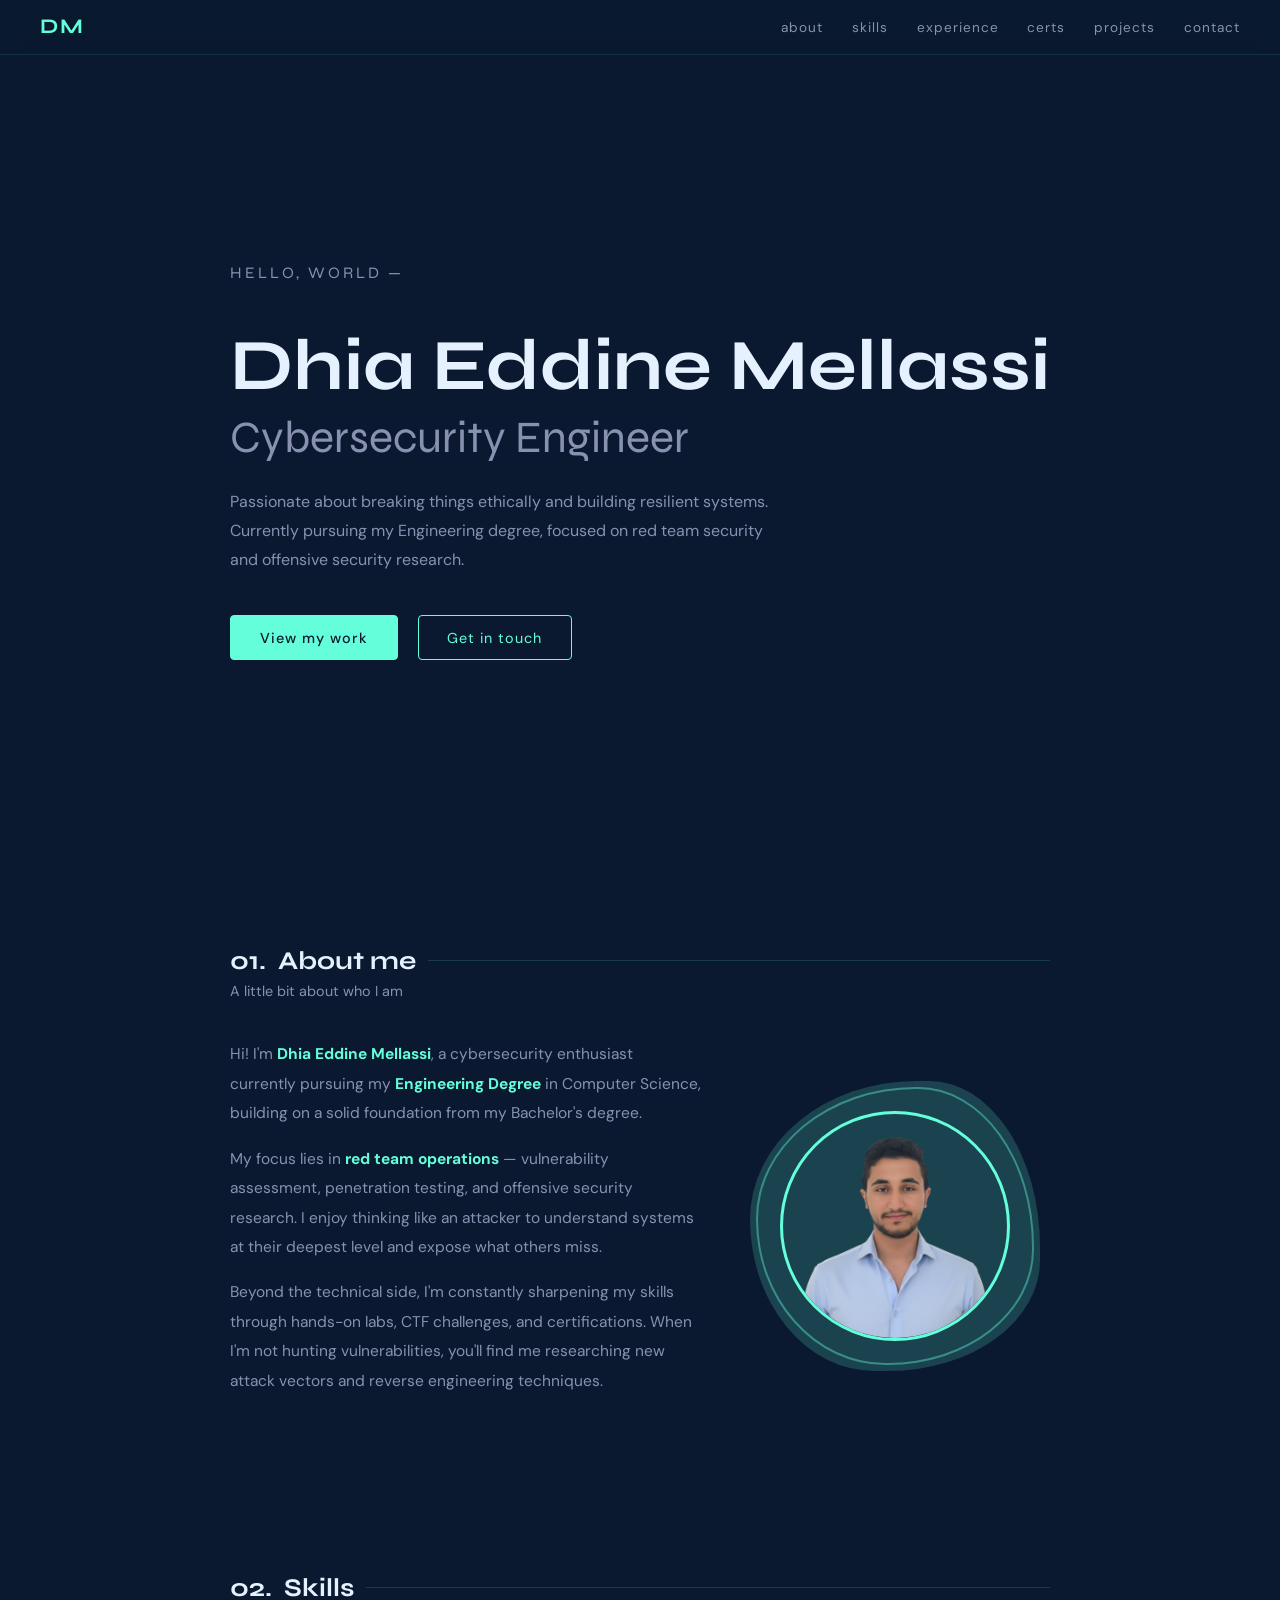
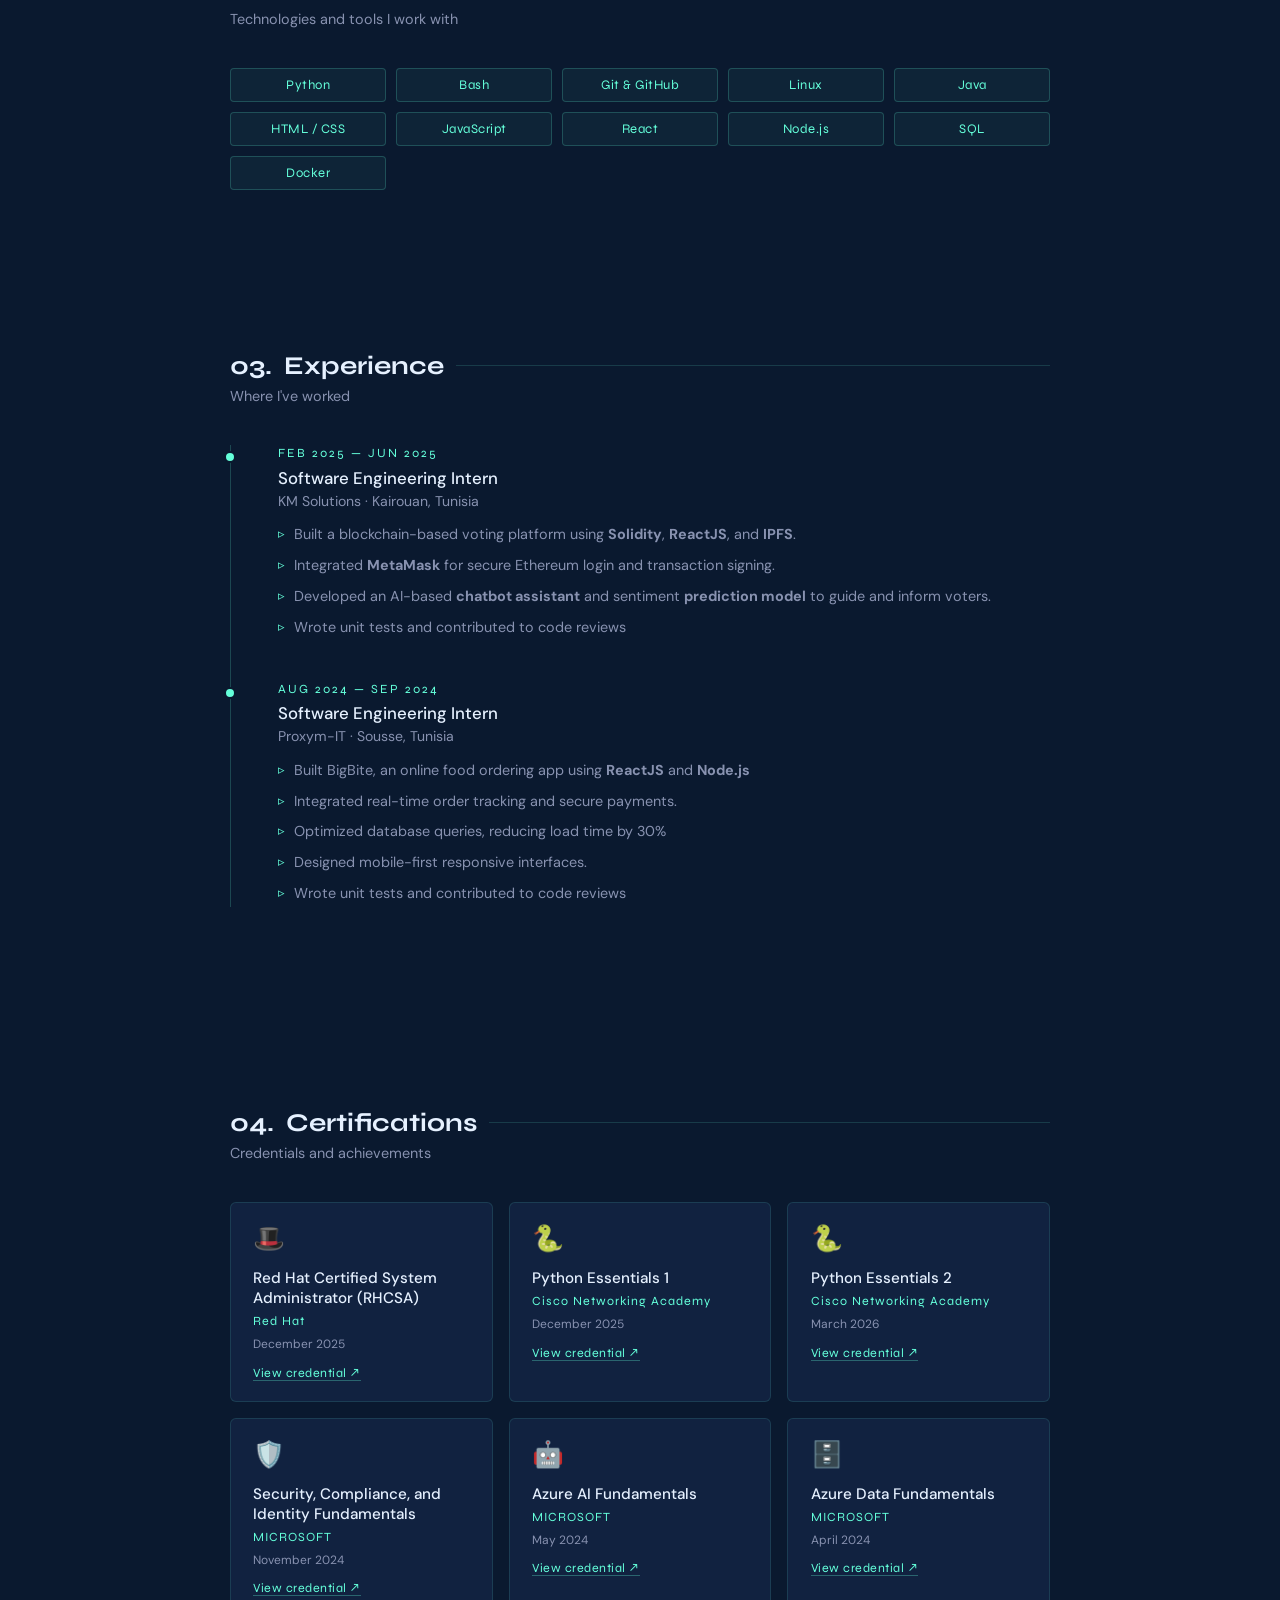
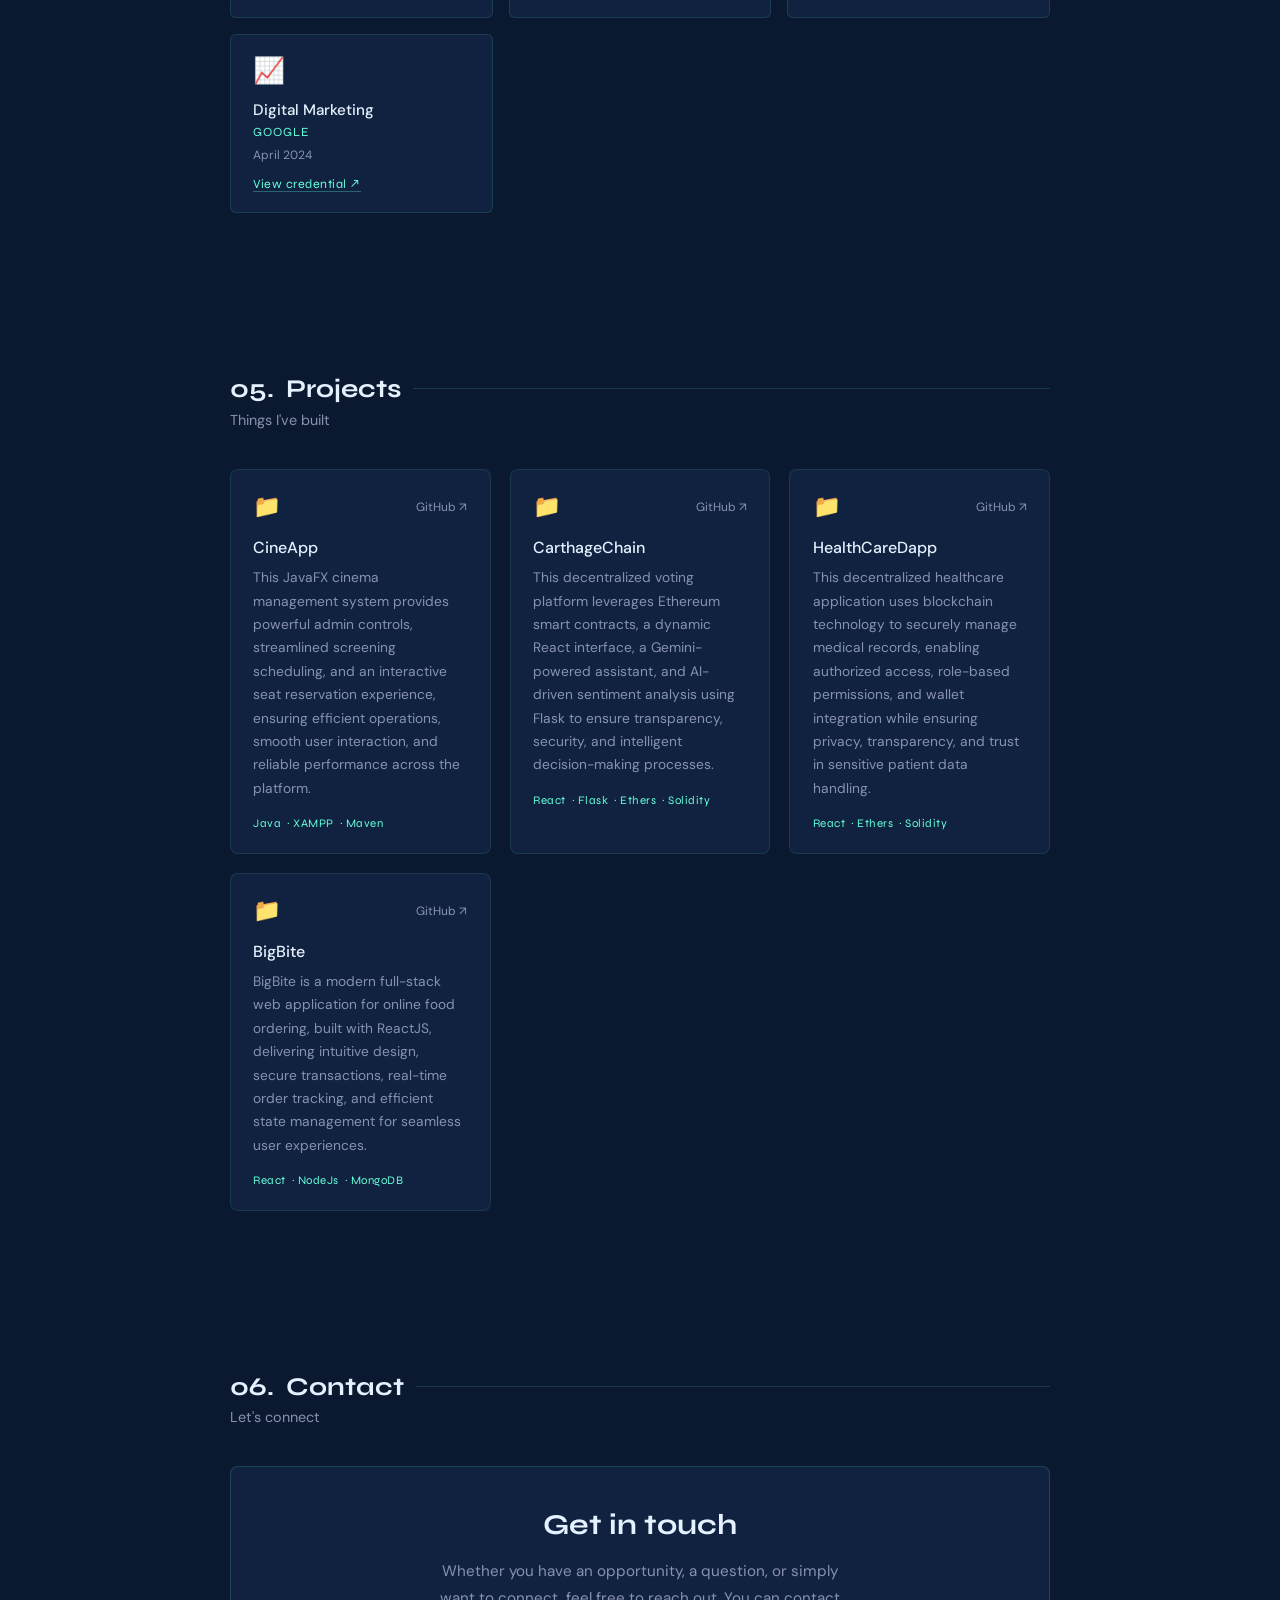
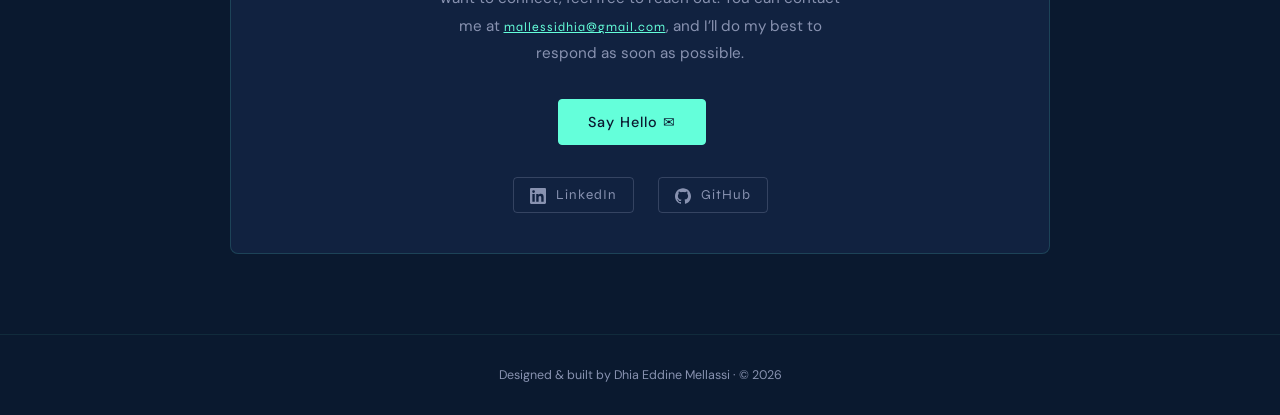
==== commit 0fd2a62f: "changed content" ====
--- a/index.html
+++ b/index.html
@@ -37,7 +37,7 @@
       <p>
         Passionate about breaking things ethically and building resilient
         systems. Currently pursuing my Engineering degree, focused on red team
-        security and cloud infrastructure.
+        security and offensive security research.
       </p>
       <div>
         <a class="btn btn-solid" href="#projects">View my work</a>
@@ -52,8 +52,8 @@
       <div class="about-grid">
         <div class="about-text">
           <p>
-            Hi! I'm <strong>Dhia Eddine Mellassi</strong>, a cybersecurity and
-            cloud infrastructure enthusiast currently pursuing my
+            Hi! I'm <strong>Dhia Eddine Mellassi</strong>, a cybersecurity
+            enthusiast currently pursuing my
             <strong>Engineering Degree</strong>
             in Computer Science, building on a solid foundation from my
             Bachelor's degree.
@@ -61,18 +61,16 @@
           <p>
             My focus lies in <strong>red team operations</strong> —
             vulnerability assessment, penetration testing, and offensive
-            security techniques — combined with designing and securing
-            <strong>cloud infrastructure</strong> on platforms like Microsoft
-            Azure. I enjoy thinking like an attacker to build stronger defenses.
+            security research. I enjoy thinking like an attacker to understand
+            systems at their deepest level and expose what others miss.
           </p>
           <p>
             Beyond the technical side, I'm constantly sharpening my skills
             through hands-on labs, CTF challenges, and certifications. When I'm
-            not hunting vulnerabilities, you'll find me exploring new attack
-            vectors or automating cloud workflows.
+            not hunting vulnerabilities, you'll find me researching new attack
+            vectors and reverse engineering techniques.
           </p>
         </div>
-        <!-- Replace 'your-photo.jpg' with your actual image filename -->
         <div class="avatar-box">
           <div class="avatar-blob"></div>
           <div class="avatar-blob-border"></div>
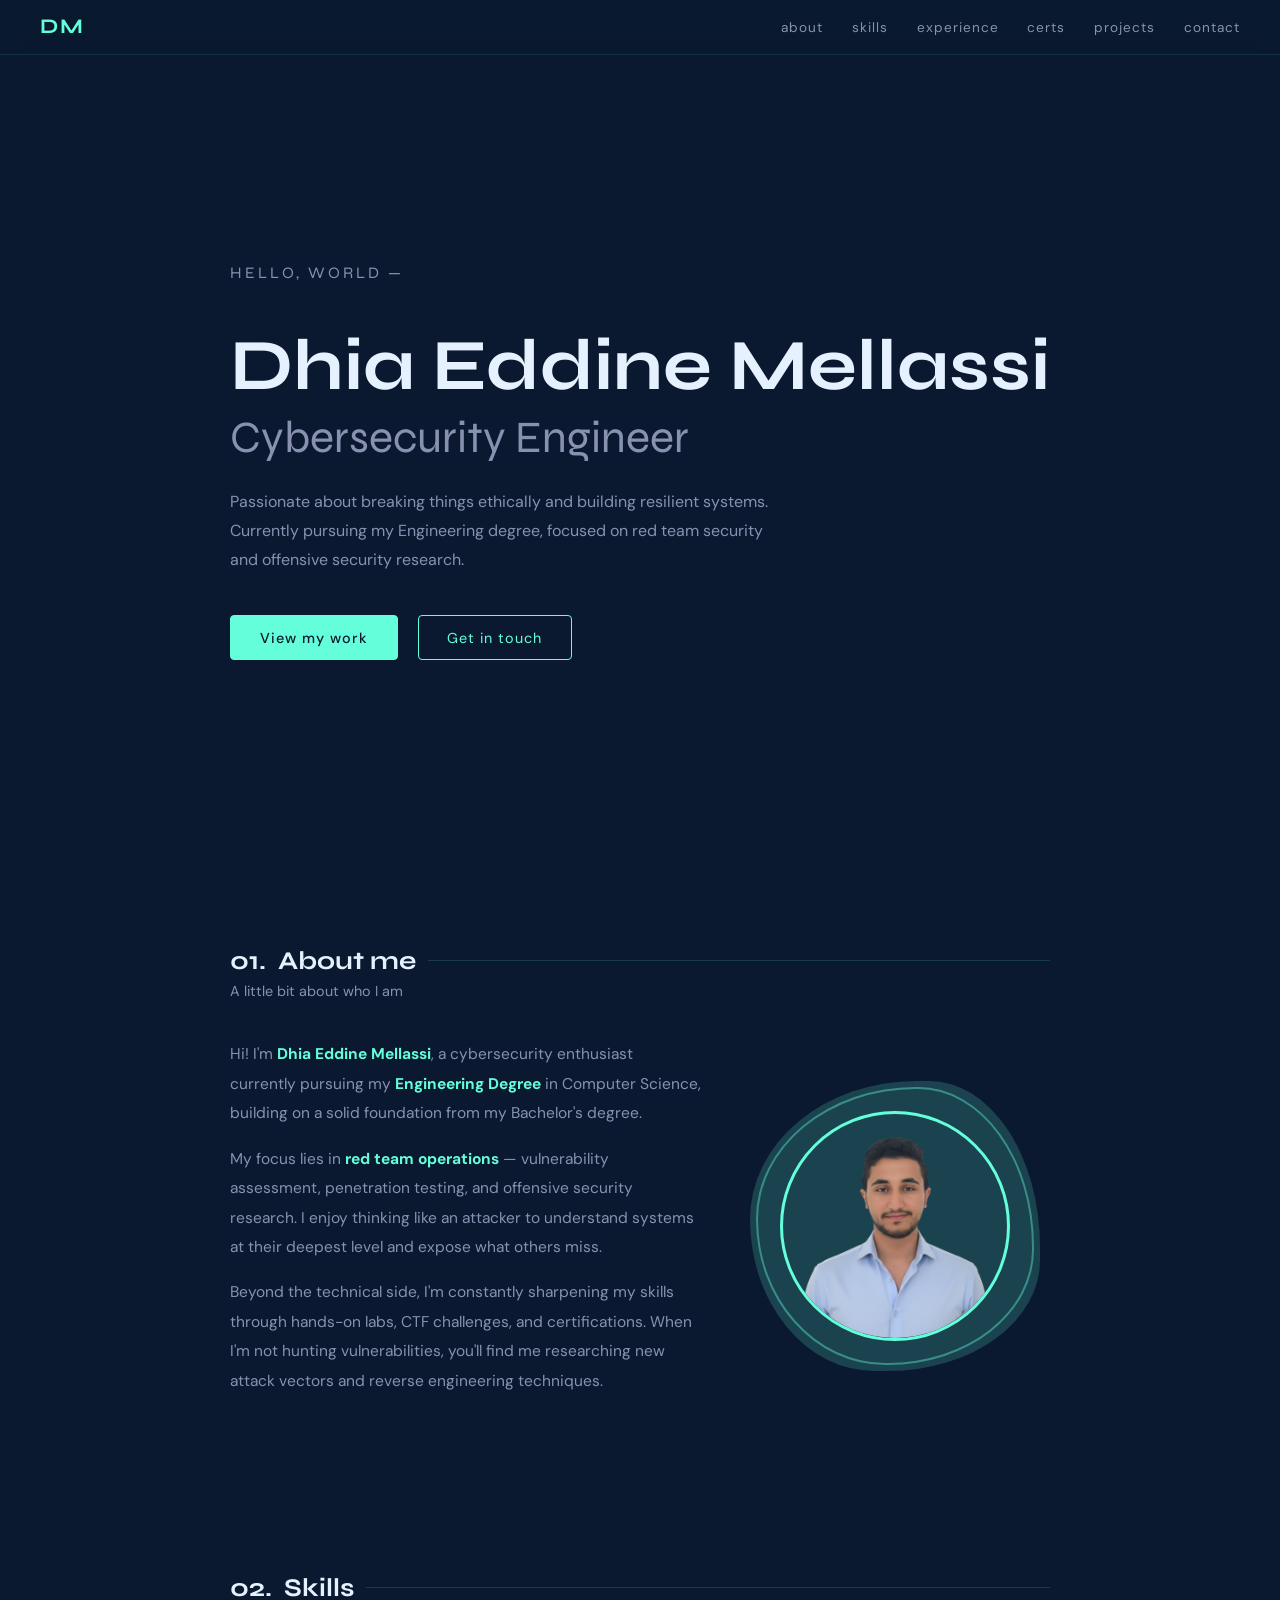
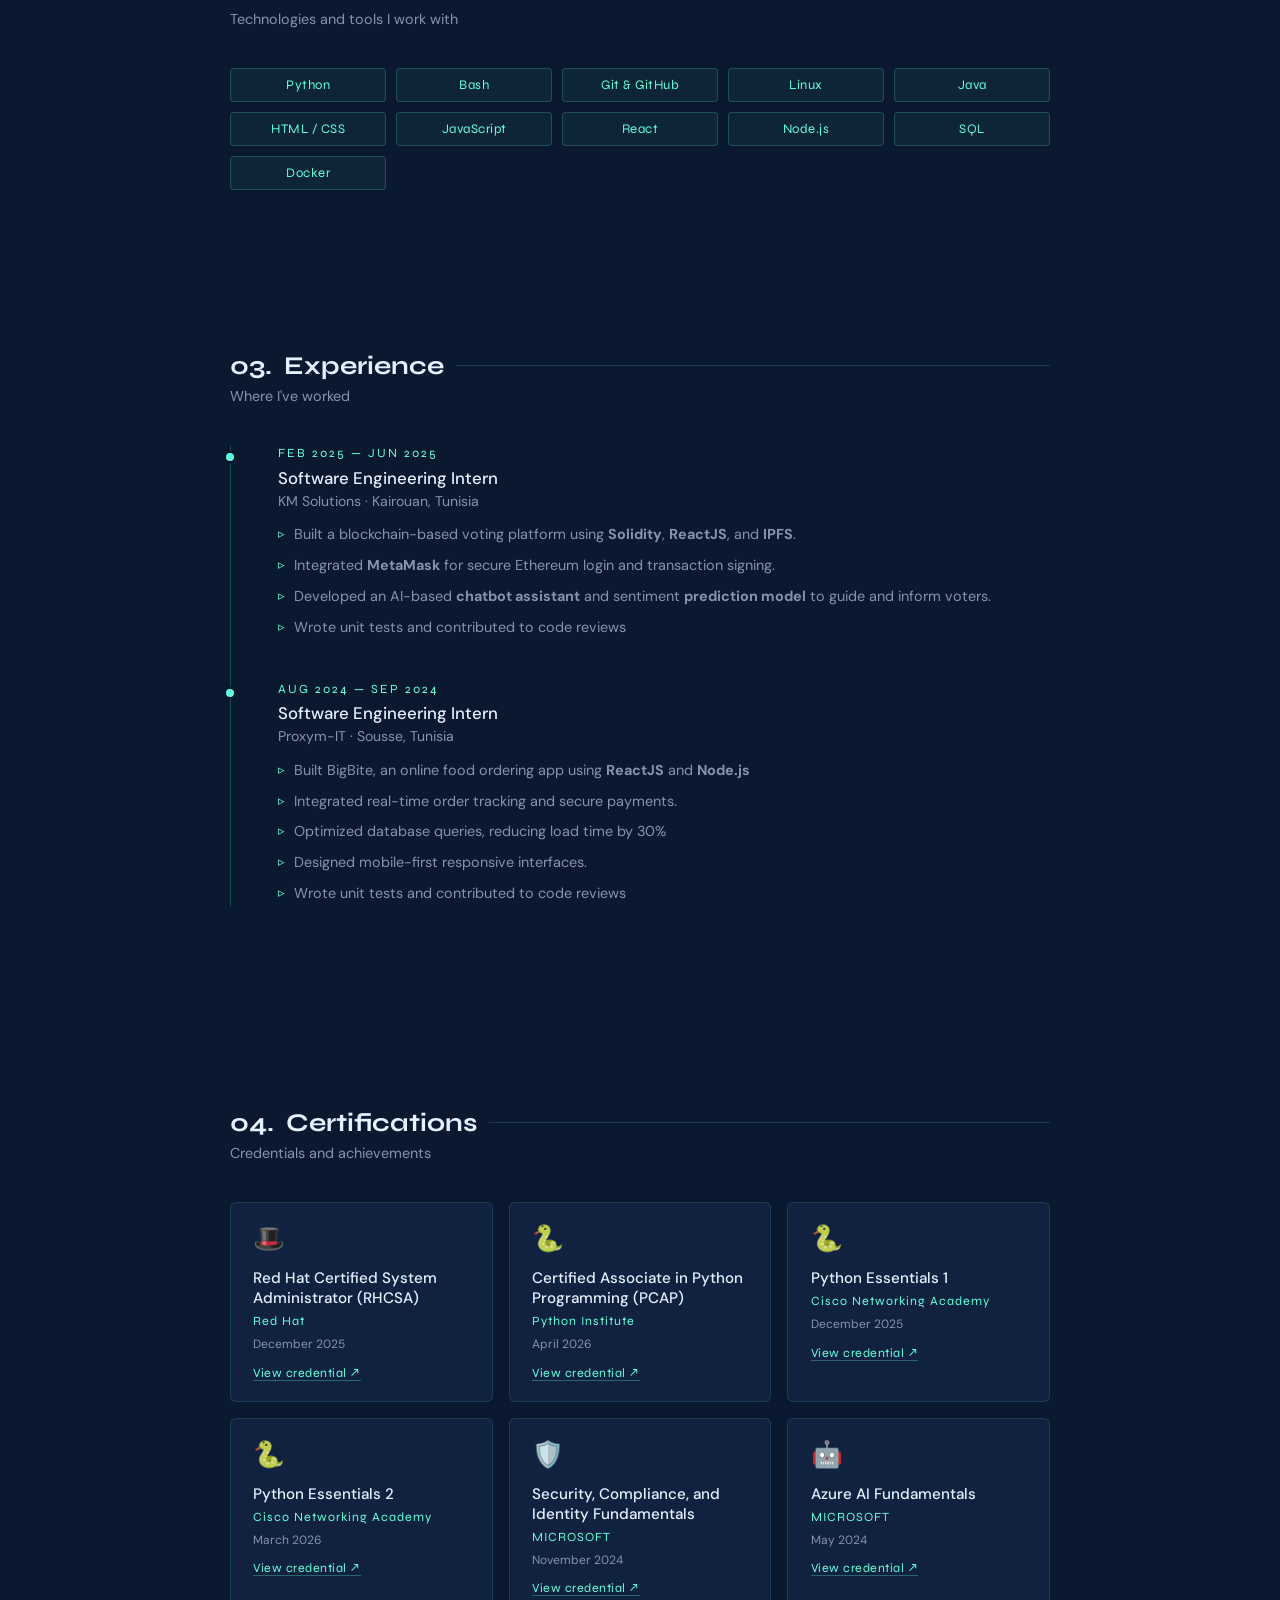
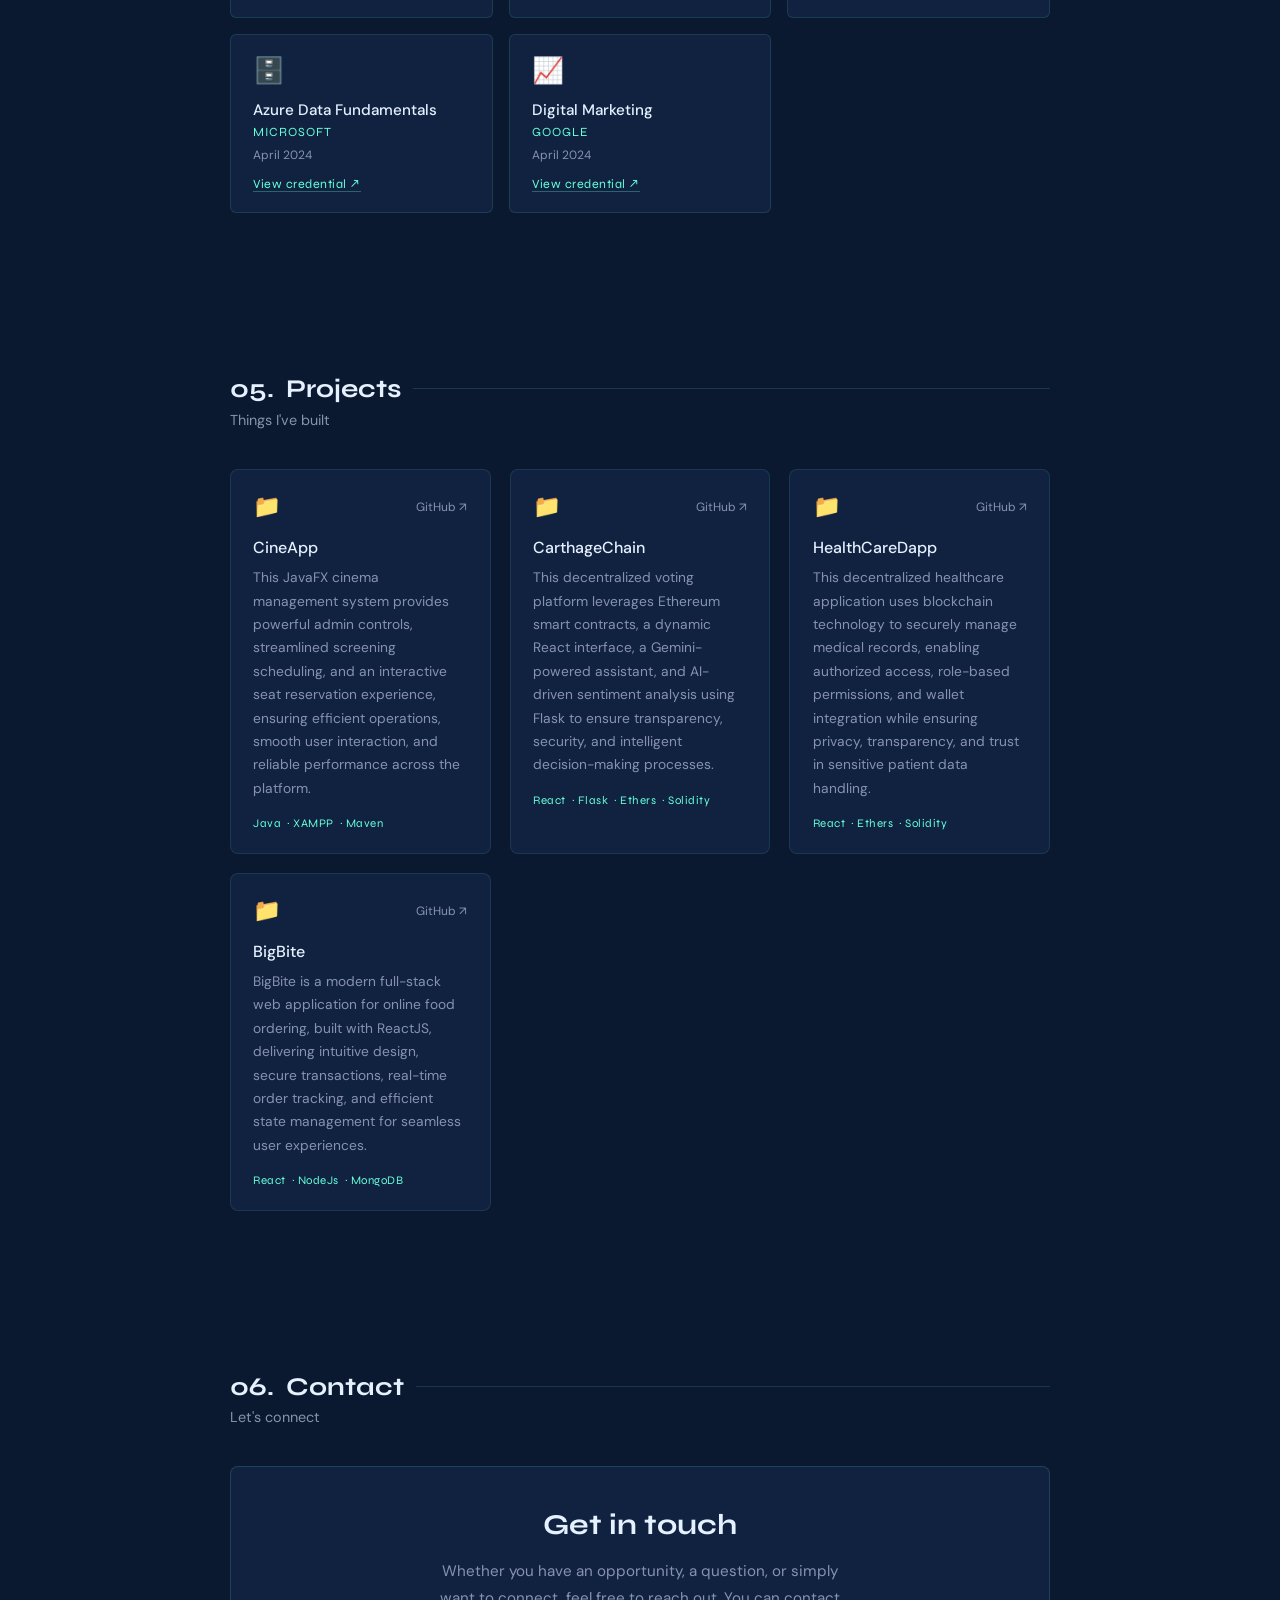
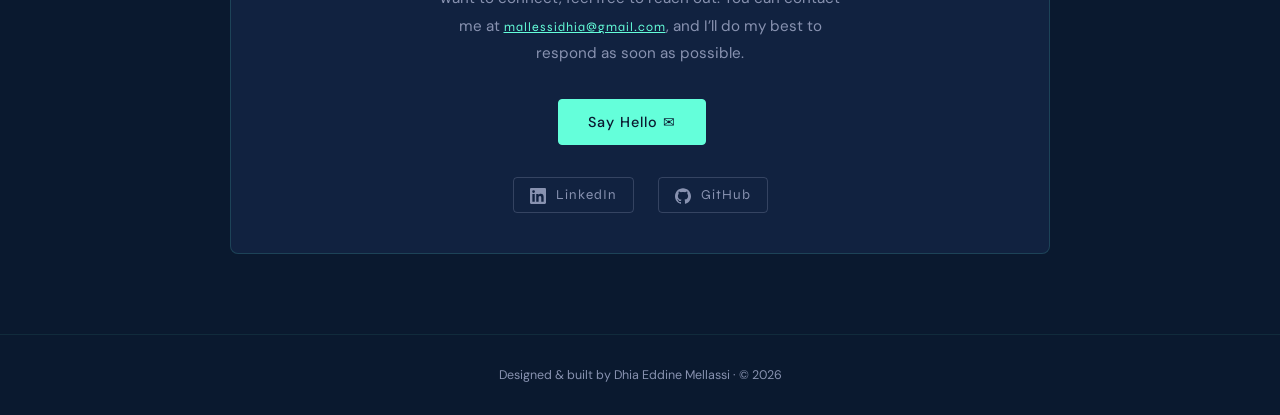
==== commit b30dd715: "added PCAP certification" ====
--- a/index.html
+++ b/index.html
@@ -163,7 +163,18 @@
             >View credential ↗</a
           >
         </div>
-
+        <div class="cert-card">
+          <div class="cert-icon">🐍</div>
+          <div class="cert-name">Certified Associate in Python Programming (PCAP)</div>
+          <div class="cert-issuer">Python Institute</div>
+          <div class="cert-year">April 2026</div>
+          <a
+            class="cert-link"
+            href="https://www.credly.com/badges/555970d9-131b-45bb-b929-bc13aa1cafaf/public_url"
+            target="_blank"
+            >View credential ↗</a
+          >
+        </div>
         <div class="cert-card">
           <div class="cert-icon">🐍</div>
           <div class="cert-name">Python Essentials 1</div>
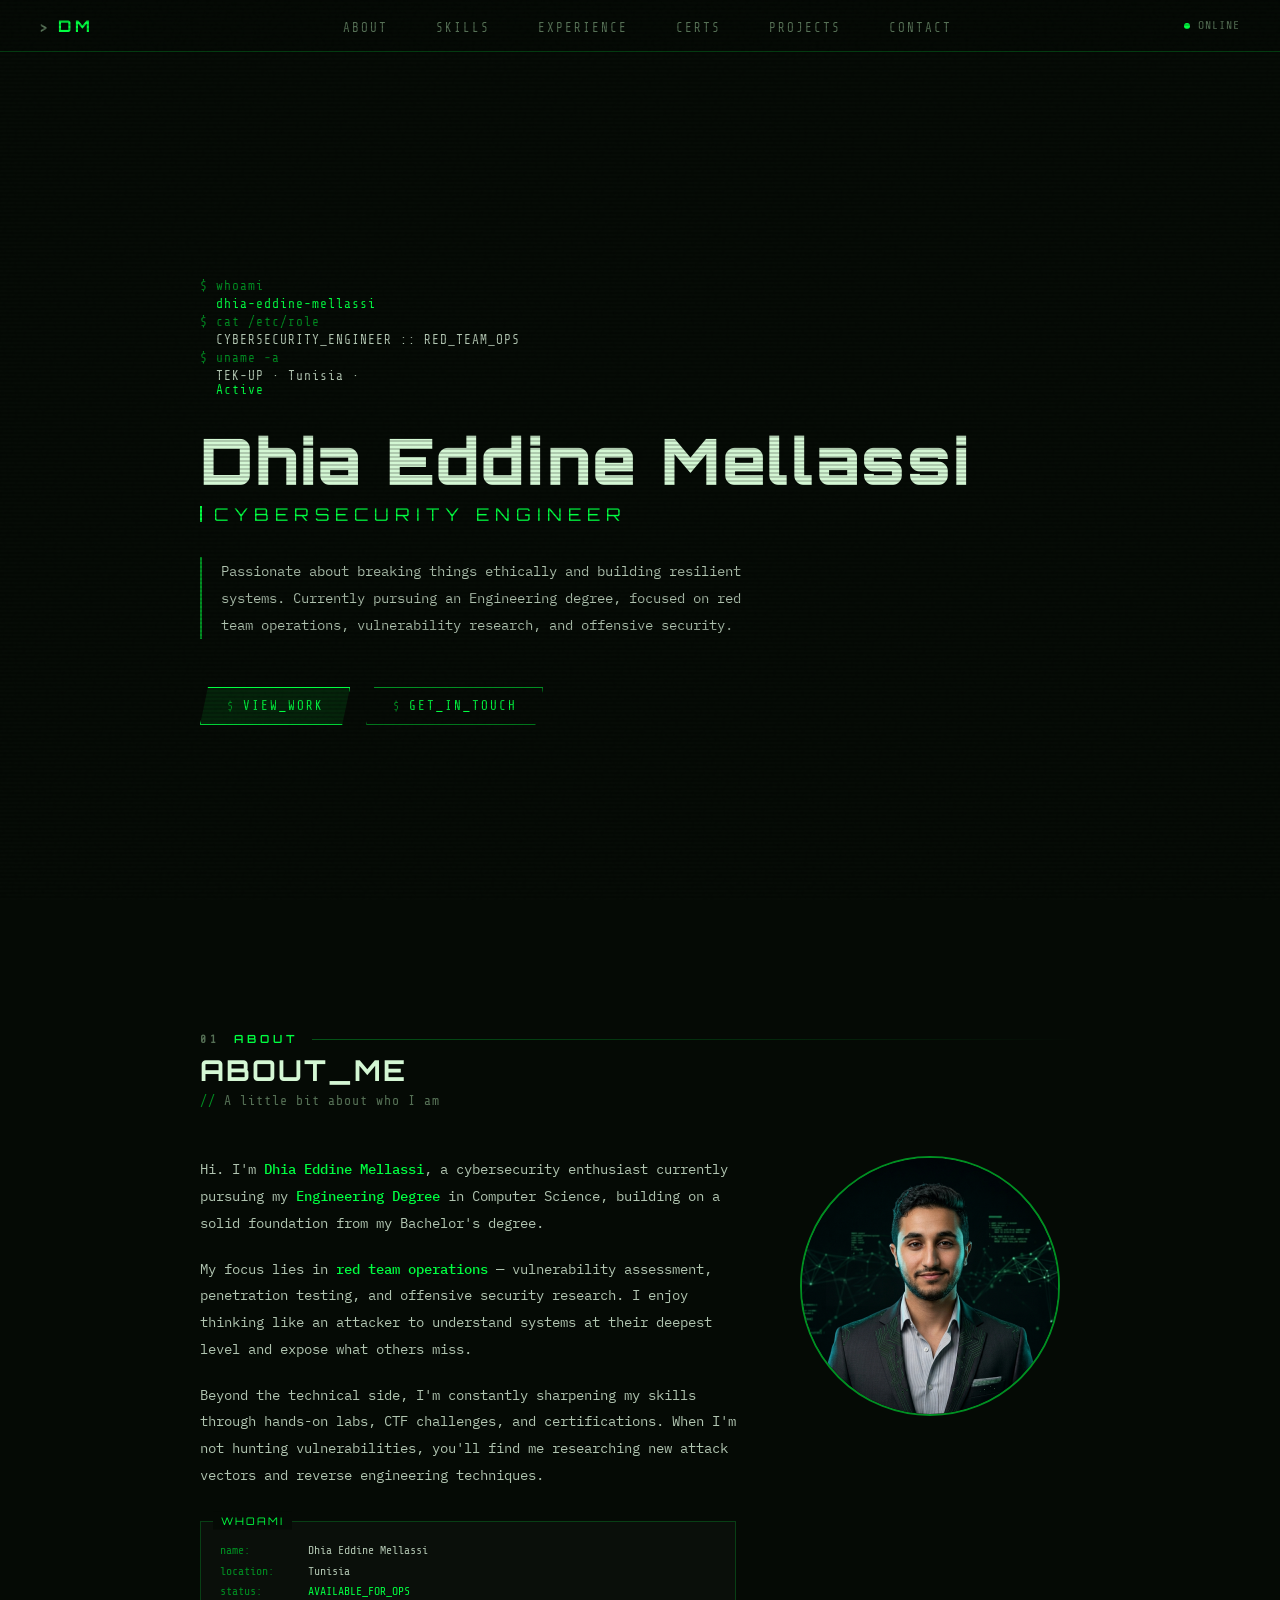
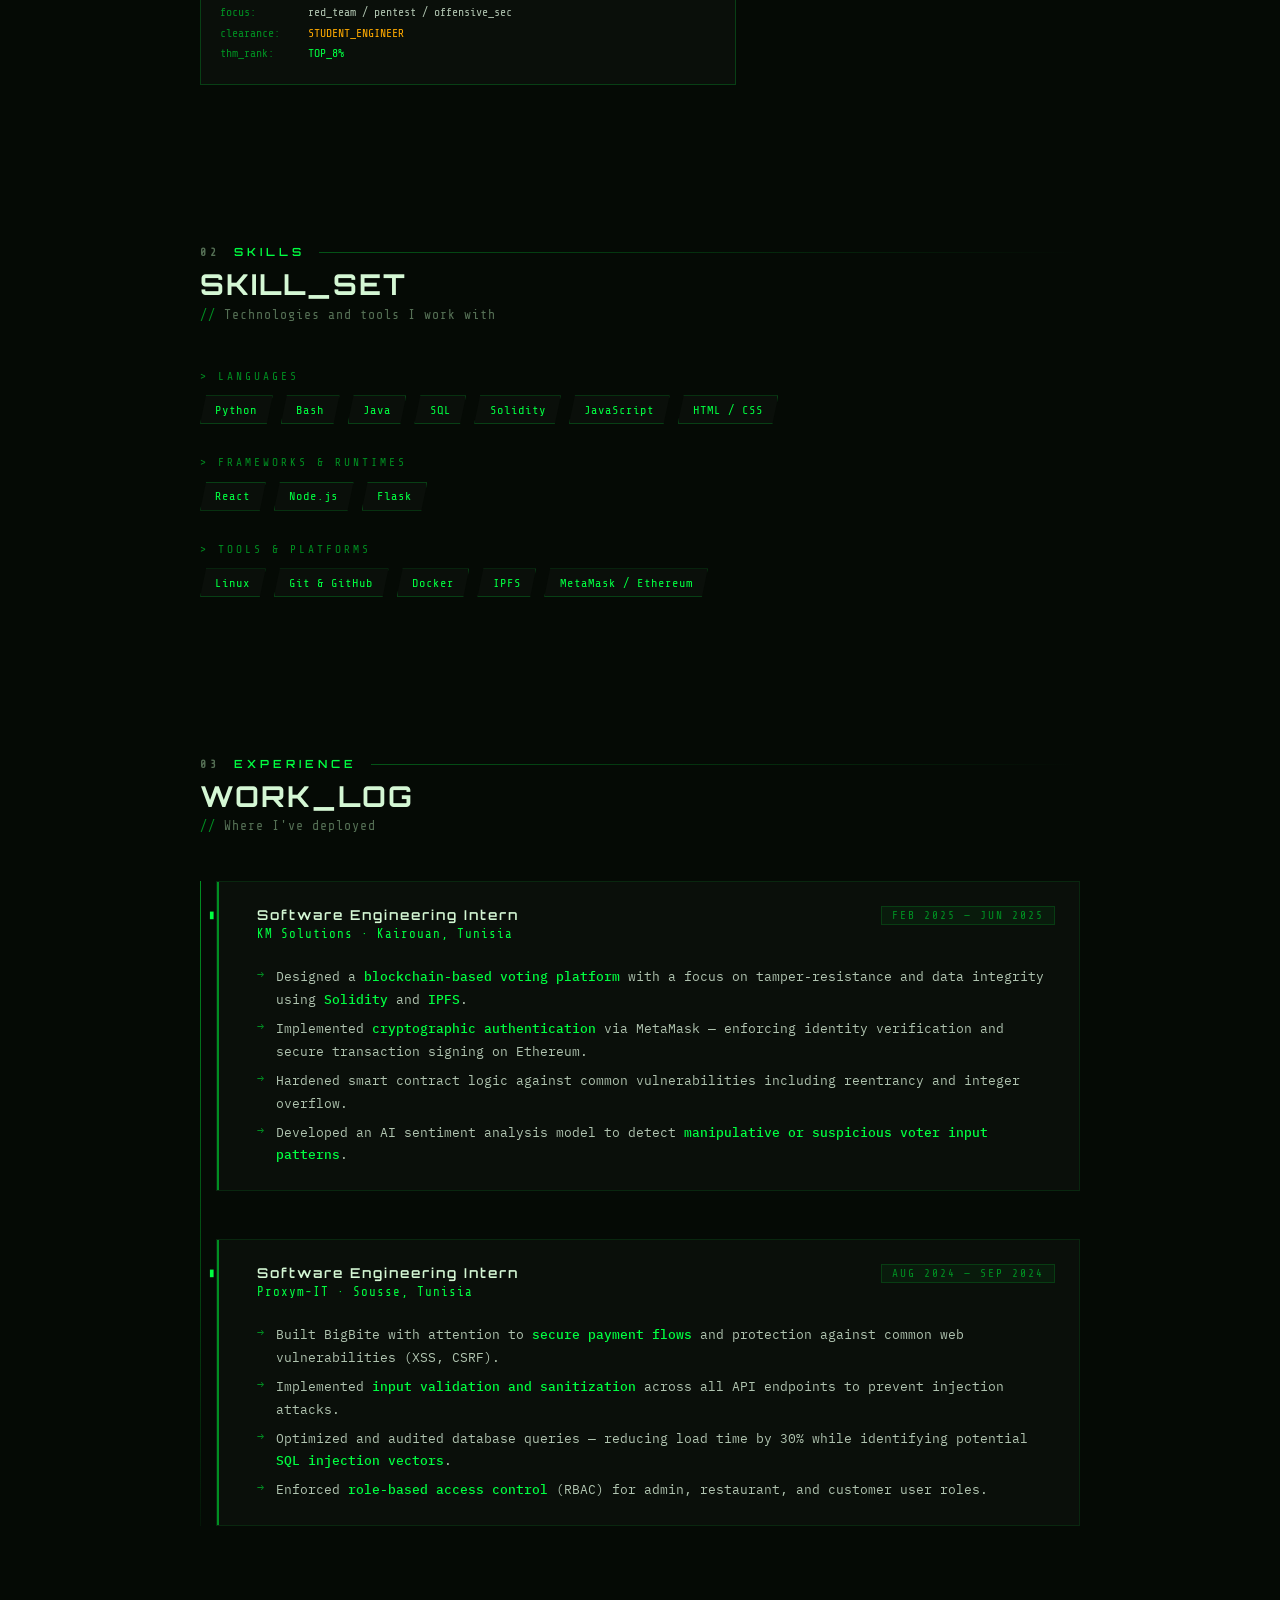
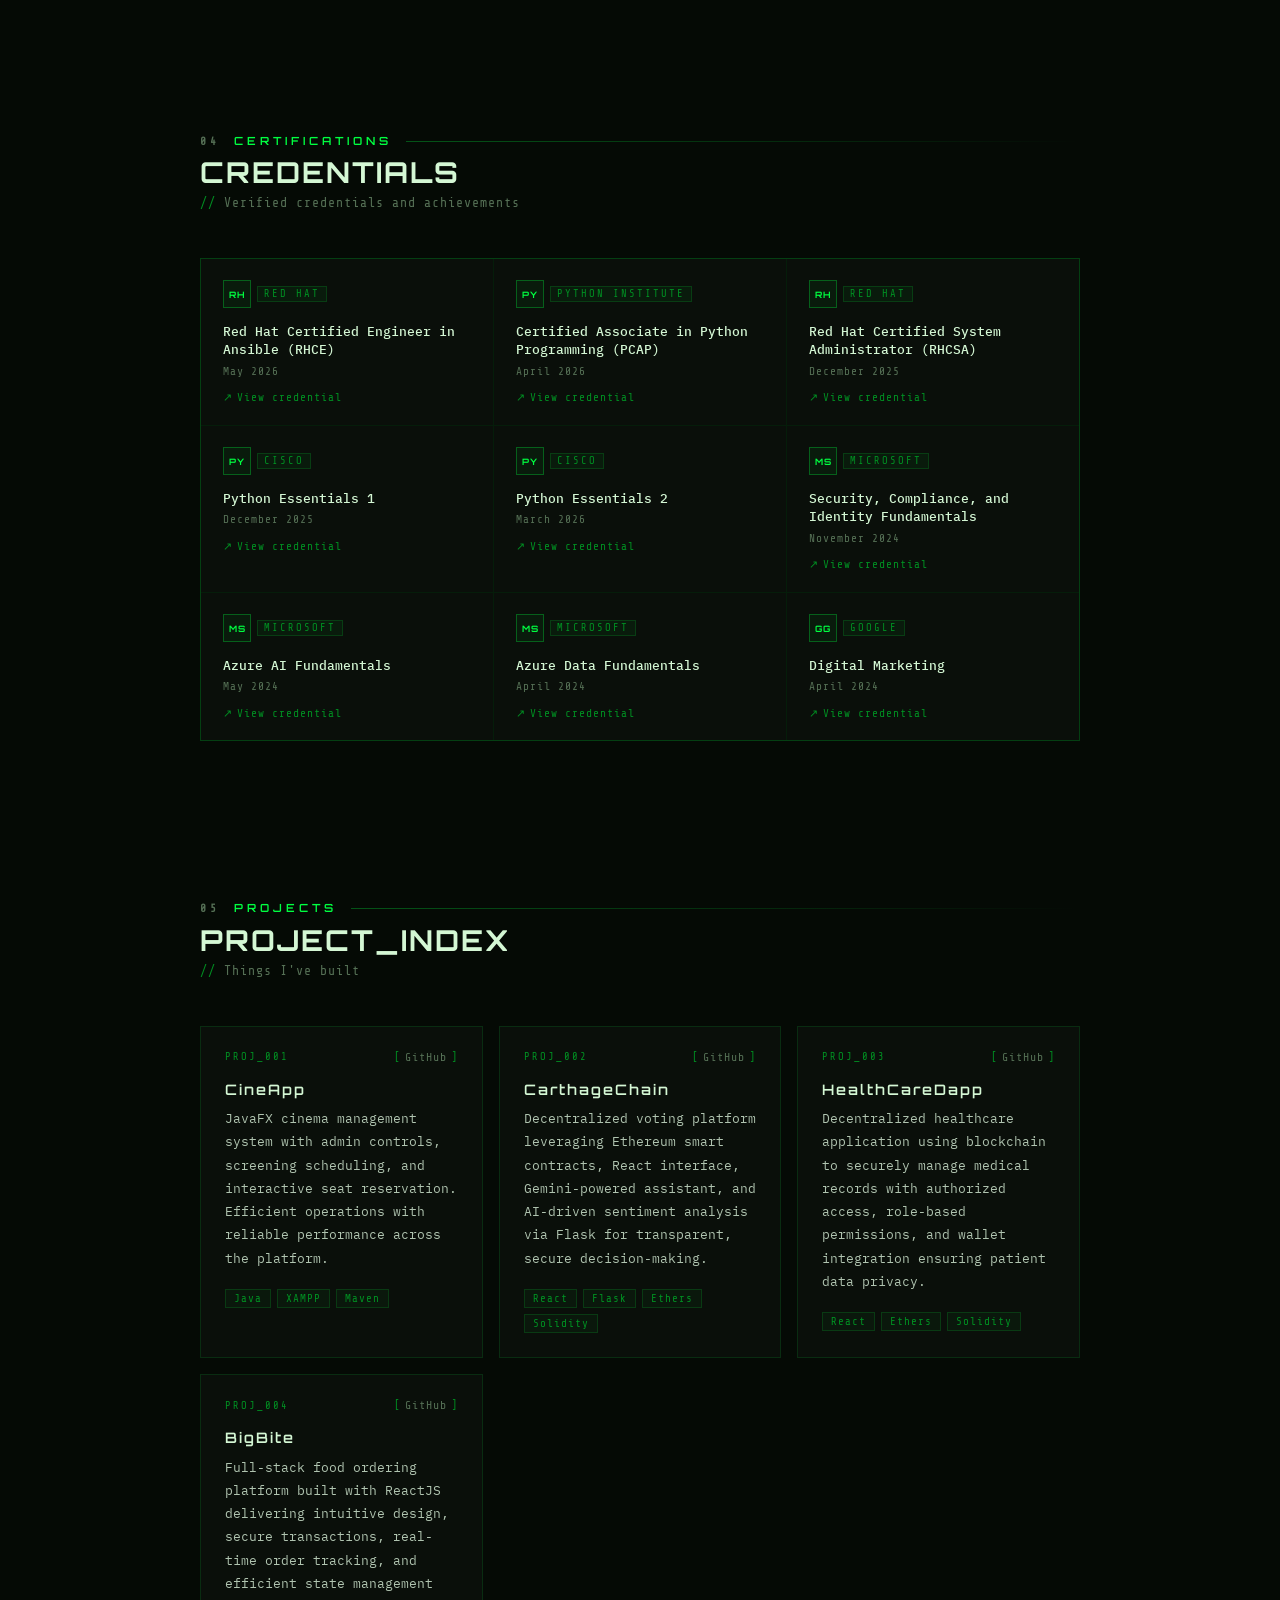
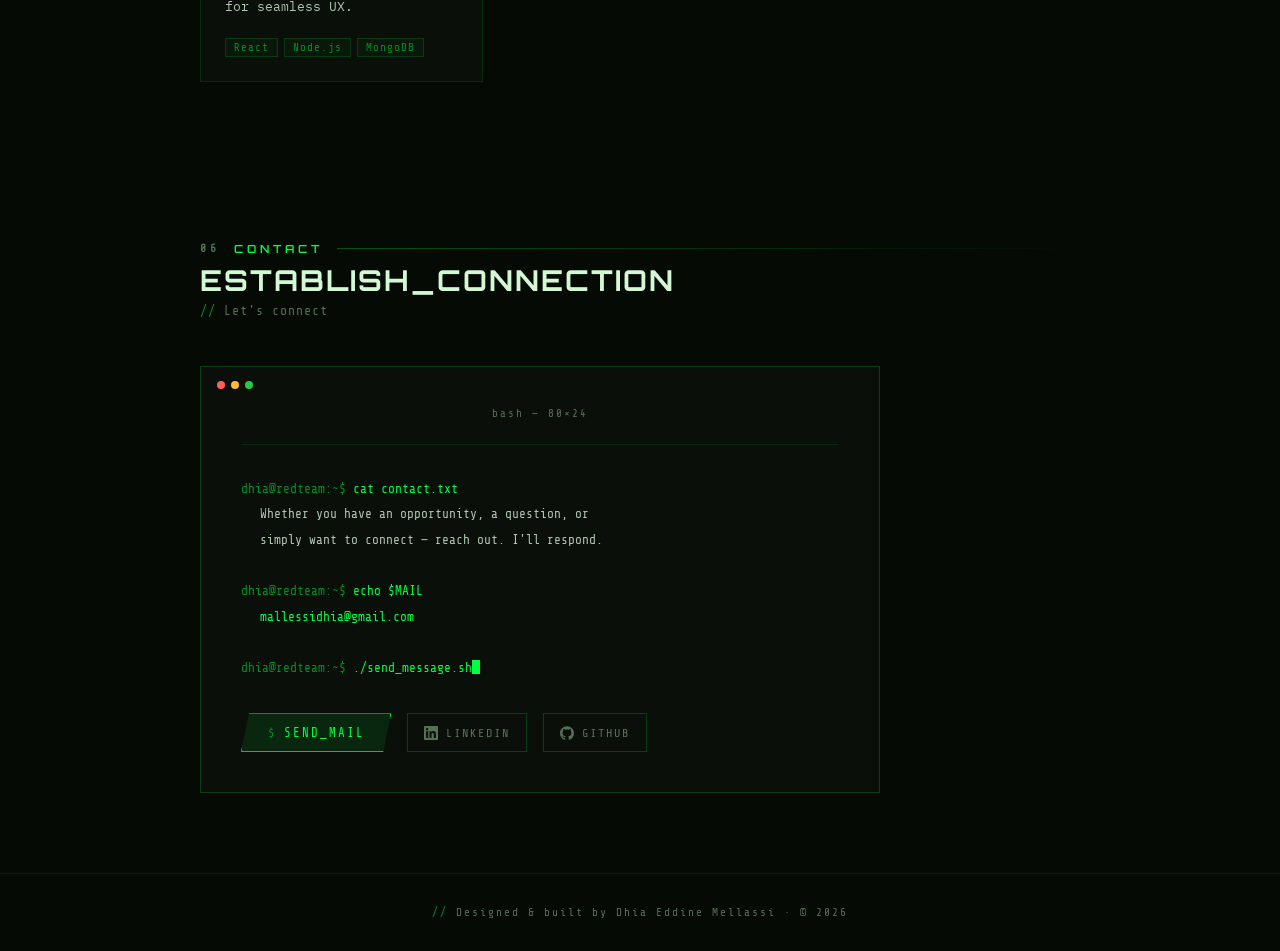
==== commit 42baf176: "redesign portfolio" ====
--- a/index.html
+++ b/index.html
@@ -7,10 +7,10 @@
     <link
       rel="icon"
       type="image/svg+xml"
-      href="data:image/svg+xml,<svg xmlns='http://www.w3.org/2000/svg' viewBox='0 0 32 32'><rect width='32' height='32' rx='6' fill='%230a192f'/><text x='50%25' y='55%25' dominant-baseline='middle' text-anchor='middle' font-family='monospace' font-weight='700' font-size='14' fill='%2364ffda'>DM</text></svg>"
+      href="data:image/svg+xml,<svg xmlns='http://www.w3.org/2000/svg' viewBox='0 0 32 32'><rect width='32' height='32' rx='4' fill='%23000'/><text x='50%25' y='55%25' dominant-baseline='middle' text-anchor='middle' font-family='monospace' font-weight='700' font-size='13' fill='%2300ff41'>DM</text></svg>"
     />
     <link
-      href="https://fonts.googleapis.com/css2?family=Syne:wght@400;500;700&family=DM+Sans:wght@300;400;500&display=swap"
+      href="https://fonts.googleapis.com/css2?family=Share+Tech+Mono&family=Orbitron:wght@400;600;700;900&family=IBM+Plex+Mono:wght@300;400;500&display=swap"
       rel="stylesheet"
     />
     <link rel="stylesheet" href="css/styles.css" />
@@ -18,7 +18,13 @@
   <body>
     <!-- NAVIGATION -->
     <nav>
-      <div class="logo">DM</div>
+      <div
+        class="logo"
+        onclick="window.location.href = '#hero'"
+        style="cursor: pointer"
+      >
+        DM
+      </div>
       <ul class="nav-links">
         <li><a href="#about">about</a></li>
         <li><a href="#skills">skills</a></li>
@@ -27,367 +33,538 @@
         <li><a href="#projects">projects</a></li>
         <li><a href="#contact">contact</a></li>
       </ul>
+      <div class="nav-status">
+        <div class="status-dot"></div>
+        ONLINE
+      </div>
     </nav>
 
     <!-- HERO -->
     <section class="hero" id="hero">
-      <p class="hero-eyebrow">HELLO, WORLD —</p>
-      <h1>Dhia Eddine Mellassi</h1>
-      <h2>Cybersecurity Engineer</h2>
-      <p>
+      <div class="hero-terminal">
+        <span class="cmd">$ whoami</span>
+        <span class="out"
+          ><span class="highlight">dhia-eddine-mellassi</span></span
+        >
+        <span class="cmd">$ cat /etc/role</span>
+        <span class="out">CYBERSECURITY_ENGINEER :: RED_TEAM_OPS</span>
+        <span class="cmd">$ uname -a</span>
+        <span class="out"
+          >TEK-UP · Tunisia · <span class="highlight">Active</span></span
+        >
+      </div>
+      <h1>
+        <span class="glitch" data-text="Dhia Eddine">Dhia Eddine</span> Mellassi
+      </h1>
+      <div class="hero-role">Cybersecurity Engineer</div>
+      <p class="hero-desc">
         Passionate about breaking things ethically and building resilient
-        systems. Currently pursuing my Engineering degree, focused on red team
-        security and offensive security research.
+        systems. Currently pursuing an Engineering degree, focused on red team
+        operations, vulnerability research, and offensive security.
       </p>
-      <div>
-        <a class="btn btn-solid" href="#projects">View my work</a>
-        <a class="btn" href="#contact">Get in touch</a>
+      <div class="btn-group">
+        <a class="btn btn-solid" href="#projects">view_work</a>
+        <a class="btn" href="#contact">get_in_touch</a>
       </div>
     </section>
 
     <!-- ABOUT -->
     <section id="about">
-      <h2 class="section-title"><span>01.</span> About me</h2>
+      <p class="section-title"><span class="num">01</span> About</p>
+      <h2 class="section-heading">ABOUT_ME</h2>
       <p class="section-sub">A little bit about who I am</p>
       <div class="about-grid">
-        <div class="about-text">
-          <p>
-            Hi! I'm <strong>Dhia Eddine Mellassi</strong>, a cybersecurity
-            enthusiast currently pursuing my
-            <strong>Engineering Degree</strong>
-            in Computer Science, building on a solid foundation from my
-            Bachelor's degree.
-          </p>
-          <p>
-            My focus lies in <strong>red team operations</strong> —
-            vulnerability assessment, penetration testing, and offensive
-            security research. I enjoy thinking like an attacker to understand
-            systems at their deepest level and expose what others miss.
-          </p>
-          <p>
-            Beyond the technical side, I'm constantly sharpening my skills
-            through hands-on labs, CTF challenges, and certifications. When I'm
-            not hunting vulnerabilities, you'll find me researching new attack
-            vectors and reverse engineering techniques.
-          </p>
-        </div>
-        <div class="avatar-box">
-          <div class="avatar-blob"></div>
-          <div class="avatar-blob-border"></div>
-          <img src="assets/images/Dhia.png" alt="Dhia Eddine Mellassi" />
+        <div>
+          <div class="about-text">
+            <p>
+              Hi. I'm <strong>Dhia Eddine Mellassi</strong>, a cybersecurity
+              enthusiast currently pursuing my
+              <strong>Engineering Degree</strong>
+              in Computer Science, building on a solid foundation from my
+              Bachelor's degree.
+            </p>
+            <p>
+              My focus lies in <strong>red team operations</strong> —
+              vulnerability assessment, penetration testing, and offensive
+              security research. I enjoy thinking like an attacker to understand
+              systems at their deepest level and expose what others miss.
+            </p>
+            <p>
+              Beyond the technical side, I'm constantly sharpening my skills
+              through hands-on labs, CTF challenges, and certifications. When
+              I'm not hunting vulnerabilities, you'll find me researching new
+              attack vectors and reverse engineering techniques.
+            </p>
+          </div>
+          <div class="about-terminal" style="margin-top: 2rem">
+            <div class="at-line">
+              <span class="at-key">name:</span
+              ><span class="at-val">Dhia Eddine Mellassi</span>
+            </div>
+            <div class="at-line">
+              <span class="at-key">location:</span
+              ><span class="at-val">Tunisia</span>
+            </div>
+            <div class="at-line">
+              <span class="at-key">status:</span
+              ><span class="at-val green">AVAILABLE_FOR_OPS</span>
+            </div>
+            <div class="at-line">
+              <span class="at-key">focus:</span
+              ><span class="at-val">red_team / pentest / offensive_sec</span>
+            </div>
+            <div class="at-line">
+              <span class="at-key">clearance:</span
+              ><span class="at-val amber">STUDENT_ENGINEER</span>
+            </div>
+            <div class="at-line">
+              <span class="at-key">thm_rank:</span
+              ><span class="at-val green">TOP_8%</span>
+            </div>
+          </div>
+        </div>
+        <div class="avatar-glitch-wrap">
+          <img
+            src="assets/images/Dhia.png"
+            alt="Dhia Eddine Mellassi"
+            class="avatar-img"
+          />
+          <img
+            src="assets/images/Dhia.png"
+            alt=""
+            class="avatar-img glitch-r"
+            aria-hidden="true"
+          />
+          <img
+            src="assets/images/Dhia.png"
+            alt=""
+            class="avatar-img glitch-b"
+            aria-hidden="true"
+          />
         </div>
       </div>
     </section>
 
     <!-- SKILLS -->
     <section id="skills">
-      <h2 class="section-title"><span>02.</span> Skills</h2>
+      <p class="section-title"><span class="num">02</span> Skills</p>
+      <h2 class="section-heading">SKILL_SET</h2>
       <p class="section-sub">Technologies and tools I work with</p>
-      <div class="skills-grid">
-        <div class="skill-pill">Python</div>
-        <div class="skill-pill">Bash</div>
-        <div class="skill-pill">Git &amp; GitHub</div>
-        <div class="skill-pill">Linux</div>
-        <div class="skill-pill">Java</div>
-        <div class="skill-pill">HTML / CSS</div>
-        <div class="skill-pill">JavaScript</div>
-        <div class="skill-pill">React</div>
-        <div class="skill-pill">Node.js</div>
-        <div class="skill-pill">SQL</div>
-        <div class="skill-pill">Docker</div>
+      <div class="skills-categories">
+        <div>
+          <div class="skill-group-label">Languages</div>
+          <div class="skills-grid">
+            <div class="skill-pill">Python</div>
+            <div class="skill-pill">Bash</div>
+            <div class="skill-pill">Java</div>
+            <div class="skill-pill">SQL</div>
+            <div class="skill-pill">Solidity</div>
+            <div class="skill-pill">JavaScript</div>
+            <div class="skill-pill">HTML / CSS</div>
+          </div>
+        </div>
+        <div>
+          <div class="skill-group-label">Frameworks &amp; Runtimes</div>
+          <div class="skills-grid">
+            <div class="skill-pill">React</div>
+            <div class="skill-pill">Node.js</div>
+            <div class="skill-pill">Flask</div>
+          </div>
+        </div>
+        <div>
+          <div class="skill-group-label">Tools &amp; Platforms</div>
+          <div class="skills-grid">
+            <div class="skill-pill">Linux</div>
+            <div class="skill-pill">Git &amp; GitHub</div>
+            <div class="skill-pill">Docker</div>
+            <div class="skill-pill">IPFS</div>
+            <div class="skill-pill">MetaMask / Ethereum</div>
+          </div>
+        </div>
       </div>
     </section>
 
     <!-- EXPERIENCE -->
     <section id="experience">
-      <h2 class="section-title"><span>03.</span> Experience</h2>
-      <p class="section-sub">Where I've worked</p>
+      <p class="section-title"><span class="num">03</span> Experience</p>
+      <h2 class="section-heading">WORK_LOG</h2>
+      <p class="section-sub">Where I've deployed</p>
       <div class="timeline">
         <div class="timeline-item">
-          <div class="timeline-date">FEB 2025 — JUN 2025</div>
-          <div class="timeline-role">Software Engineering Intern</div>
-          <div class="timeline-company">KM Solutions · Kairouan, Tunisia</div>
+          <div class="timeline-header">
+            <div>
+              <div class="timeline-role">Software Engineering Intern</div>
+              <div class="timeline-company">
+                KM Solutions · Kairouan, Tunisia
+              </div>
+            </div>
+            <div class="timeline-date">FEB 2025 — JUN 2025</div>
+          </div>
           <ul class="timeline-desc">
             <li>
-              Built a blockchain-based voting platform using <b>Solidity</b>,
-              <b>ReactJS</b>, and <b>IPFS</b>.
-            </li>
-            <li>
-              Integrated <b>MetaMask</b> for secure Ethereum login and
-              transaction signing.
-            </li>
-            <li>
-              Developed an AI-based <b>chatbot assistant</b> and sentiment
-              <b>prediction model</b> to guide and inform voters.
-            </li>
-            <li>Wrote unit tests and contributed to code reviews</li>
+              Designed a <b>blockchain-based voting platform</b> with a focus on
+              tamper-resistance and data integrity using <b>Solidity</b> and
+              <b>IPFS</b>.
+            </li>
+            <li>
+              Implemented <b>cryptographic authentication</b> via MetaMask —
+              enforcing identity verification and secure transaction signing on
+              Ethereum.
+            </li>
+            <li>
+              Hardened smart contract logic against common vulnerabilities
+              including reentrancy and integer overflow.
+            </li>
+            <li>
+              Developed an AI sentiment analysis model to detect
+              <b>manipulative or suspicious voter input patterns</b>.
+            </li>
           </ul>
         </div>
-
         <div class="timeline-item">
-          <div class="timeline-date">AUG 2024 — SEP 2024</div>
-          <div class="timeline-role">Software Engineering Intern</div>
-          <div class="timeline-company">Proxym-IT · Sousse, Tunisia</div>
+          <div class="timeline-header">
+            <div>
+              <div class="timeline-role">Software Engineering Intern</div>
+              <div class="timeline-company">Proxym-IT · Sousse, Tunisia</div>
+            </div>
+            <div class="timeline-date">AUG 2024 — SEP 2024</div>
+          </div>
           <ul class="timeline-desc">
             <li>
-              Built BigBite, an online food ordering app using
-              <b>ReactJS</b> and <b>Node.js</b>
-            </li>
-            <li>Integrated real-time order tracking and secure payments.</li>
-            <li>Optimized database queries, reducing load time by 30%</li>
-            <li>Designed mobile-first responsive interfaces.</li>
-            <li>Wrote unit tests and contributed to code reviews</li>
+              Built BigBite with attention to <b>secure payment flows</b> and
+              protection against common web vulnerabilities (XSS, CSRF).
+            </li>
+            <li>
+              Implemented <b>input validation and sanitization</b> across all
+              API endpoints to prevent injection attacks.
+            </li>
+            <li>
+              Optimized and audited database queries — reducing load time by 30%
+              while identifying potential <b>SQL injection vectors</b>.
+            </li>
+            <li>
+              Enforced <b>role-based access control</b> (RBAC) for admin,
+              restaurant, and customer user roles.
+            </li>
           </ul>
         </div>
-
-        <!-- Add more internships by copy-pasting the block above -->
       </div>
     </section>
 
     <!-- CERTIFICATIONS -->
     <section id="certifications">
-      <h2 class="section-title"><span>04.</span> Certifications</h2>
-      <p class="section-sub">Credentials and achievements</p>
+      <p class="section-title"><span class="num">04</span> Certifications</p>
+      <h2 class="section-heading">CREDENTIALS</h2>
+      <p class="section-sub">Verified credentials and achievements</p>
       <div class="cert-grid">
         <div class="cert-card">
-          <div class="cert-icon">🎩</div>
+          <div class="cert-badge">
+            <div class="cert-badge-icon">RH</div>
+            <span class="cert-issuer-tag">Red Hat</span>
+          </div>
+          <div class="cert-name">
+            Red Hat Certified Engineer in Ansible (RHCE)
+          </div>
+          <div class="cert-year">May 2026</div>
+          <a
+            class="cert-link"
+            href="https://www.credly.com/badges/cf4e3883-1bc7-49ca-a4e0-0327210227cd/public_url"
+            target="_blank"
+            >View credential</a
+          >
+          <div class="cert-bar"></div>
+        </div>
+
+        <div class="cert-card">
+          <div class="cert-badge">
+            <div class="cert-badge-icon">PY</div>
+            <span class="cert-issuer-tag">Python Institute</span>
+          </div>
+          <div class="cert-name">
+            Certified Associate in Python Programming (PCAP)
+          </div>
+          <div class="cert-year">April 2026</div>
+          <a
+            class="cert-link"
+            href="https://www.credly.com/badges/555970d9-131b-45bb-b929-bc13aa1cafaf/public_url"
+            target="_blank"
+            >View credential</a
+          >
+          <div class="cert-bar"></div>
+        </div>
+
+        <div class="cert-card">
+          <div class="cert-badge">
+            <div class="cert-badge-icon">RH</div>
+            <span class="cert-issuer-tag">Red Hat</span>
+          </div>
           <div class="cert-name">
             Red Hat Certified System Administrator (RHCSA)
           </div>
-          <div class="cert-issuer">Red Hat</div>
           <div class="cert-year">December 2025</div>
           <a
             class="cert-link"
             href="https://www.credly.com/badges/857a9a91-72d2-43cf-920a-726b989e8f26/public_url"
             target="_blank"
-            >View credential ↗</a
-          >
-        </div>
-        <div class="cert-card">
-          <div class="cert-icon">🐍</div>
-          <div class="cert-name">Certified Associate in Python Programming (PCAP)</div>
-          <div class="cert-issuer">Python Institute</div>
-          <div class="cert-year">April 2026</div>
-          <a
-            class="cert-link"
-            href="https://www.credly.com/badges/555970d9-131b-45bb-b929-bc13aa1cafaf/public_url"
-            target="_blank"
-            >View credential ↗</a
-          >
-        </div>
-        <div class="cert-card">
-          <div class="cert-icon">🐍</div>
+            >View credential</a
+          >
+          <div class="cert-bar"></div>
+        </div>
+
+        <div class="cert-card">
+          <div class="cert-badge">
+            <div class="cert-badge-icon">PY</div>
+            <span class="cert-issuer-tag">Cisco</span>
+          </div>
           <div class="cert-name">Python Essentials 1</div>
-          <div class="cert-issuer">Cisco Networking Academy</div>
           <div class="cert-year">December 2025</div>
           <a
             class="cert-link"
             href="https://www.credly.com/badges/51603041-0440-4b75-88f6-b9524458d1e2/public_url"
             target="_blank"
-            >View credential ↗</a
-          >
-        </div>
-
-        <div class="cert-card">
-          <div class="cert-icon">🐍</div>
+            >View credential</a
+          >
+          <div class="cert-bar"></div>
+        </div>
+
+        <div class="cert-card">
+          <div class="cert-badge">
+            <div class="cert-badge-icon">PY</div>
+            <span class="cert-issuer-tag">Cisco</span>
+          </div>
           <div class="cert-name">Python Essentials 2</div>
-          <div class="cert-issuer">Cisco Networking Academy</div>
           <div class="cert-year">March 2026</div>
           <a
             class="cert-link"
             href="https://www.credly.com/badges/9966ab07-dc00-4e22-80cb-817075d97add/public_url"
             target="_blank"
-            >View credential ↗</a
-          >
-        </div>
-
-        <div class="cert-card">
-          <div class="cert-icon">🛡️</div>
+            >View credential</a
+          >
+          <div class="cert-bar"></div>
+        </div>
+
+        <div class="cert-card">
+          <div class="cert-badge">
+            <div class="cert-badge-icon">MS</div>
+            <span class="cert-issuer-tag">Microsoft</span>
+          </div>
           <div class="cert-name">
             Security, Compliance, and Identity Fundamentals
           </div>
-          <div class="cert-issuer">MICROSOFT</div>
           <div class="cert-year">November 2024</div>
           <a
             class="cert-link"
             href="https://www.credly.com/badges/22f72e9f-e606-45e4-bddd-050639917a47/public_url"
             target="_blank"
-            >View credential ↗</a
-          >
-        </div>
-
-        <div class="cert-card">
-          <div class="cert-icon">🤖</div>
+            >View credential</a
+          >
+          <div class="cert-bar"></div>
+        </div>
+
+        <div class="cert-card">
+          <div class="cert-badge">
+            <div class="cert-badge-icon">MS</div>
+            <span class="cert-issuer-tag">Microsoft</span>
+          </div>
           <div class="cert-name">Azure AI Fundamentals</div>
-          <div class="cert-issuer">MICROSOFT</div>
           <div class="cert-year">May 2024</div>
           <a
             class="cert-link"
             href="https://www.credly.com/badges/9f31ba8f-21dc-431d-9f86-2ae38bbcedd4/public_url"
             target="_blank"
-            >View credential ↗</a
-          >
-        </div>
-
-        <div class="cert-card">
-          <div class="cert-icon">🗄️</div>
+            >View credential</a
+          >
+          <div class="cert-bar"></div>
+        </div>
+
+        <div class="cert-card">
+          <div class="cert-badge">
+            <div class="cert-badge-icon">MS</div>
+            <span class="cert-issuer-tag">Microsoft</span>
+          </div>
           <div class="cert-name">Azure Data Fundamentals</div>
-          <div class="cert-issuer">MICROSOFT</div>
           <div class="cert-year">April 2024</div>
           <a
             class="cert-link"
             href="https://www.credly.com/badges/78bb1c0f-4c9b-4a7f-a92f-00a1457e3f23/public_url"
             target="_blank"
-            >View credential ↗</a
-          >
-        </div>
-
-        <div class="cert-card">
-          <div class="cert-icon">📈</div>
+            >View credential</a
+          >
+          <div class="cert-bar"></div>
+        </div>
+
+        <div class="cert-card">
+          <div class="cert-badge">
+            <div class="cert-badge-icon">GG</div>
+            <span class="cert-issuer-tag">Google</span>
+          </div>
           <div class="cert-name">Digital Marketing</div>
-          <div class="cert-issuer">GOOGLE</div>
           <div class="cert-year">April 2024</div>
           <a
             class="cert-link"
             href="https://skillshop.exceedlms.com/student/award/hYUuj4KgrxrVqWm9rWVrVc4Z"
             target="_blank"
-            >View credential ↗</a
-          >
+            >View credential</a
+          >
+          <div class="cert-bar"></div>
         </div>
       </div>
     </section>
 
     <!-- PROJECTS -->
     <section id="projects">
-      <h2 class="section-title"><span>05.</span> Projects</h2>
+      <p class="section-title"><span class="num">05</span> Projects</p>
+      <h2 class="section-heading">PROJECT_INDEX</h2>
       <p class="section-sub">Things I've built</p>
       <div class="projects-grid">
         <div class="project-card">
           <div class="proj-header">
-            <span class="folder-icon">📁</span>
+            <div class="proj-id">PROJ_001</div>
             <div class="proj-links">
               <a
                 class="proj-link"
                 href="https://github.com/mellassidhia/CineApp"
                 target="_blank"
-                >GitHub ↗</a
+                >GitHub</a
               >
             </div>
           </div>
           <div class="proj-title">CineApp</div>
           <div class="proj-desc">
-            This JavaFX cinema management system provides powerful admin
-            controls, streamlined screening scheduling, and an interactive seat
-            reservation experience, ensuring efficient operations, smooth user
-            interaction, and reliable performance across the platform.
+            JavaFX cinema management system with admin controls, screening
+            scheduling, and interactive seat reservation. Efficient operations
+            with reliable performance across the platform.
           </div>
           <div class="proj-tags">
             <span class="proj-tag">Java</span>
-            <span class="proj-tag"> · XAMPP</span>
-            <span class="proj-tag"> · Maven</span>
+            <span class="proj-tag">XAMPP</span>
+            <span class="proj-tag">Maven</span>
           </div>
         </div>
 
         <div class="project-card">
           <div class="proj-header">
-            <span class="folder-icon">📁</span>
+            <div class="proj-id">PROJ_002</div>
             <div class="proj-links">
               <a
                 class="proj-link"
                 href="https://github.com/mellassidhia/CarthageChain"
                 target="_blank"
-                >GitHub ↗</a
+                >GitHub</a
               >
             </div>
           </div>
           <div class="proj-title">CarthageChain</div>
           <div class="proj-desc">
-            This decentralized voting platform leverages Ethereum smart
-            contracts, a dynamic React interface, a Gemini-powered assistant,
-            and AI-driven sentiment analysis using Flask to ensure transparency,
-            security, and intelligent decision-making processes.
+            Decentralized voting platform leveraging Ethereum smart contracts,
+            React interface, Gemini-powered assistant, and AI-driven sentiment
+            analysis via Flask for transparent, secure decision-making.
           </div>
           <div class="proj-tags">
             <span class="proj-tag">React</span>
-            <span class="proj-tag"> · Flask</span>
-            <span class="proj-tag"> · Ethers</span>
-            <span class="proj-tag"> · Solidity</span>
+            <span class="proj-tag">Flask</span>
+            <span class="proj-tag">Ethers</span>
+            <span class="proj-tag">Solidity</span>
           </div>
         </div>
 
         <div class="project-card">
           <div class="proj-header">
-            <span class="folder-icon">📁</span>
+            <div class="proj-id">PROJ_003</div>
             <div class="proj-links">
               <a
                 class="proj-link"
                 href="https://github.com/mellassidhia/HealthCareDapp"
                 target="_blank"
-                >GitHub ↗</a
+                >GitHub</a
               >
             </div>
           </div>
           <div class="proj-title">HealthCareDapp</div>
           <div class="proj-desc">
-            This decentralized healthcare application uses blockchain technology
-            to securely manage medical records, enabling authorized access,
-            role-based permissions, and wallet integration while ensuring
-            privacy, transparency, and trust in sensitive patient data handling.
+            Decentralized healthcare application using blockchain to securely
+            manage medical records with authorized access, role-based
+            permissions, and wallet integration ensuring patient data privacy.
           </div>
           <div class="proj-tags">
             <span class="proj-tag">React</span>
-            <span class="proj-tag"> · Ethers</span>
-            <span class="proj-tag"> · Solidity</span>
+            <span class="proj-tag">Ethers</span>
+            <span class="proj-tag">Solidity</span>
           </div>
         </div>
 
         <div class="project-card">
           <div class="proj-header">
-            <span class="folder-icon">📁</span>
+            <div class="proj-id">PROJ_004</div>
             <div class="proj-links">
               <a
                 class="proj-link"
                 href="https://github.com/mellassidhia/BigBite"
                 target="_blank"
-                >GitHub ↗</a
+                >GitHub</a
               >
             </div>
           </div>
           <div class="proj-title">BigBite</div>
           <div class="proj-desc">
-            BigBite is a modern full-stack web application for online food
-            ordering, built with ReactJS, delivering intuitive design, secure
-            transactions, real-time order tracking, and efficient state
-            management for seamless user experiences.
+            Full-stack food ordering platform built with ReactJS delivering
+            intuitive design, secure transactions, real-time order tracking, and
+            efficient state management for seamless UX.
           </div>
           <div class="proj-tags">
             <span class="proj-tag">React</span>
-            <span class="proj-tag"> · NodeJs</span>
-            <span class="proj-tag"> · MongoDB</span>
-          </div>
-        </div>
-
-        <!-- Add more projects by copy-pasting a project-card block above -->
+            <span class="proj-tag">Node.js</span>
+            <span class="proj-tag">MongoDB</span>
+          </div>
+        </div>
       </div>
     </section>
 
     <!-- CONTACT -->
     <section id="contact">
-      <h2 class="section-title"><span>06.</span> Contact</h2>
+      <p class="section-title"><span class="num">06</span> Contact</p>
+      <h2 class="section-heading">ESTABLISH_CONNECTION</h2>
       <p class="section-sub">Let's connect</p>
-      <div class="contact-box">
-        <h3>Get in touch</h3>
-        <p>
-          Whether you have an opportunity, a question, or simply want to
-          connect, feel free to reach out. You can contact me at
-          <a class="social-mail" href="mailto:mallessidhia@gmail.com"
-            >mallessidhia@gmail.com</a
-          >, and I’ll do my best to respond as soon as possible.
-        </p>
-        <a class="btn btn-solid" href="mailto:mallessidhia@gmail.com"
-          >Say Hello ✉</a
-        >
-        <div class="social-links">
+      <div class="contact-terminal">
+        <div class="term-dots">
+          <div class="term-dot r"></div>
+          <div class="term-dot y"></div>
+          <div class="term-dot g"></div>
+        </div>
+        <div class="term-titlebar">bash — 80×24</div>
+        <div class="term-lines">
+          <div>
+            <span class="term-prompt">dhia@redteam:~$ </span
+            ><span class="term-cmd">cat contact.txt</span>
+          </div>
+          <div class="term-out">
+            Whether you have an opportunity, a question, or
+          </div>
+          <div class="term-out">
+            simply want to connect — reach out. I'll respond.
+          </div>
+          <div>&nbsp;</div>
+          <div>
+            <span class="term-prompt">dhia@redteam:~$ </span
+            ><span class="term-cmd">echo $MAIL</span>
+          </div>
+          <div class="term-out">
+            <a class="term-link" href="mailto:mallessidhia@gmail.com"
+              >mallessidhia@gmail.com</a
+            >
+          </div>
+          <div>&nbsp;</div>
+          <div>
+            <span class="term-prompt">dhia@redteam:~$ </span
+            ><span class="term-cmd"
+              >./send_message.sh<span class="term-cursor"></span
+            ></span>
+          </div>
+        </div>
+        <div class="contact-actions">
+          <a class="btn btn-solid" href="mailto:mallessidhia@gmail.com"
+            >send_mail</a
+          >
           <a
             class="social-link"
             href="https://www.linkedin.com/in/dhia-eddine-mellassi/"
@@ -400,7 +577,6 @@
             </svg>
             LinkedIn
           </a>
-
           <a
             class="social-link"
             href="https://github.com/mellassidhia"
--- a/css/styles.css
+++ b/css/styles.css
@@ -1,248 +1,655 @@
+:root {
+  --black: #000000;
+  --bg: #050a05;
+  --bg2: #0a0f0a;
+  --bg3: #0d150d;
+  --green: #00ff41;
+  --green2: #00c832;
+  --green3: #008f22;
+  --green-dim: rgba(0, 255, 65, 0.08);
+  --green-glow: rgba(0, 255, 65, 0.15);
+  --text: #b0c4b0;
+  --muted: #557055;
+  --white: #d4f7d4;
+  --red: #ff3333;
+  --amber: #ffaa00;
+  --cyan: #00ffff;
+  --mono: "IBM Plex Mono", monospace;
+  --display: "Orbitron", monospace;
+  --terminal: "Share Tech Mono", monospace;
+}
+
 * {
   box-sizing: border-box;
   margin: 0;
   padding: 0;
 }
-:root {
-  --navy: #0a192f;
-  --navy2: #112240;
-  --accent: #64ffda;
-  --text: #ccd6f6;
-  --muted: #8892b0;
-  --white: #e6f1ff;
-}
+
 html {
   scroll-behavior: smooth;
 }
+
 body {
-  background: var(--navy);
+  background: var(--bg);
   color: var(--text);
-  font-family: "DM Sans", sans-serif;
-}
-
-/* NAV */
+  font-family: var(--mono);
+  overflow-x: hidden;
+}
+
+body::before {
+  content: "";
+  position: fixed;
+  top: 0;
+  left: 0;
+  right: 0;
+  bottom: 0;
+  background: repeating-linear-gradient(
+    0deg,
+    transparent,
+    transparent 2px,
+    rgba(0, 0, 0, 0.18) 2px,
+    rgba(0, 0, 0, 0.18) 4px
+  );
+  pointer-events: none;
+  z-index: 9999;
+}
+
+body::after {
+  content: "";
+  position: fixed;
+  top: 0;
+  left: 0;
+  right: 0;
+  bottom: 0;
+  background-image: url("data:image/svg+xml,%3Csvg viewBox='0 0 256 256' xmlns='http://www.w3.org/2000/svg'%3E%3Cfilter id='noise'%3E%3CfeTurbulence type='fractalNoise' baseFrequency='0.9' numOctaves='4' stitchTiles='stitch'/%3E%3C/filter%3E%3Crect width='100%25' height='100%25' filter='url(%23noise)' opacity='0.04'/%3E%3C/svg%3E");
+  pointer-events: none;
+  z-index: 9998;
+  opacity: 0.4;
+}
+
 nav {
   position: sticky;
   top: 0;
   z-index: 100;
-  background: rgba(10, 25, 47, 0.92);
-  backdrop-filter: blur(10px);
-  border-bottom: 1px solid rgba(100, 255, 218, 0.1);
+  background: rgba(5, 10, 5, 0.96);
+  border-bottom: 1px solid rgba(0, 255, 65, 0.2);
   display: flex;
   align-items: center;
   justify-content: space-between;
-  padding: 0.9rem 2.5rem;
-}
+  padding: 0 2.5rem;
+  height: 52px;
+}
+
 .logo {
-  font-family: "Syne", sans-serif;
-  font-size: 1.3rem;
+  font-family: var(--display);
+  font-size: 1rem;
   font-weight: 700;
-  color: var(--accent);
-  letter-spacing: 2px;
-}
+  color: var(--green);
+  letter-spacing: 4px;
+  position: relative;
+}
+
+.logo::before {
+  content: "> ";
+  color: var(--muted);
+  font-size: 0.85rem;
+}
+
 .nav-links {
   display: flex;
-  gap: 1.8rem;
+  gap: 2rem;
   list-style: none;
-}
+  align-items: center;
+}
+
 .nav-links a {
   color: var(--muted);
   text-decoration: none;
-  font-size: 0.85rem;
+  font-family: var(--terminal);
+  font-size: 0.78rem;
+  letter-spacing: 2px;
+  text-transform: uppercase;
+  transition: color 0.15s;
+  position: relative;
+}
+
+.nav-links a::before {
+  content: "./";
+  opacity: 0;
+  transition: opacity 0.15s;
+  color: var(--green3);
+  font-size: 0.7rem;
+}
+
+.nav-links a:hover {
+  color: var(--green);
+}
+
+.nav-links a:hover::before {
+  opacity: 1;
+}
+
+.nav-status {
+  display: flex;
+  align-items: center;
+  gap: 8px;
+  font-family: var(--terminal);
+  font-size: 0.72rem;
+  color: var(--muted);
   letter-spacing: 1px;
-  transition: color 0.2s;
-}
-.nav-links a:hover {
-  color: var(--accent);
-}
-
-/* SECTIONS */
+}
+
+.status-dot {
+  width: 6px;
+  height: 6px;
+  border-radius: 50%;
+  background: var(--green);
+  animation: blink 1.8s ease-in-out infinite;
+}
+
+@keyframes blink {
+  0%,
+  100% {
+    opacity: 1;
+  }
+  50% {
+    opacity: 0.2;
+  }
+}
+
 section {
   padding: 5rem 2.5rem;
-  max-width: 900px;
+  max-width: 960px;
   margin: 0 auto;
 }
 
-/* HERO */
-.hero {
-  min-height: 90vh;
-  display: flex;
-  flex-direction: column;
-  justify-content: center;
-}
-.hero-eyebrow {
-  color: var(--accent);
-  font-family: "Syne", sans-serif;
-  font-size: 0.9rem;
-  letter-spacing: 3px;
-  margin-bottom: 1.2rem;
-}
-.hero h1 {
-  font-family: "Syne", sans-serif;
-  font-size: clamp(2.5rem, 7vw, 4.5rem);
-  font-weight: 700;
-  color: var(--white);
-  line-height: 1.05;
-  margin-bottom: 0.5rem;
-}
-.hero h2 {
-  font-family: "Syne", sans-serif;
-  font-size: clamp(1.5rem, 4vw, 2.8rem);
-  font-weight: 400;
+.section-title {
+  font-family: var(--display);
+  font-size: 0.7rem;
+  font-weight: 600;
+  color: var(--green);
+  letter-spacing: 4px;
+  text-transform: uppercase;
+  margin-bottom: 0.4rem;
+  display: flex;
+  align-items: center;
+  gap: 14px;
+}
+
+.section-title .num {
   color: var(--muted);
-  margin-bottom: 1.5rem;
-}
-.hero p {
-  max-width: 540px;
-  color: var(--muted);
-  font-size: 1rem;
-  line-height: 1.8;
-  margin-bottom: 2.5rem;
-}
-.btn {
-  display: inline-block;
-  border: 1px solid var(--accent);
-  color: var(--accent);
-  padding: 0.8rem 1.8rem;
-  border-radius: 4px;
-  text-decoration: none;
-  font-size: 0.9rem;
-  letter-spacing: 1px;
-  transition: all 0.2s;
-  margin-right: 1rem;
-}
-.btn:hover {
-  background: rgba(100, 255, 218, 0.08);
-}
-.btn-solid {
-  background: var(--accent);
-  color: var(--navy);
-  font-weight: 500;
-}
-.btn-solid:hover {
-  background: #4de8c2;
-}
-
-/* SECTION TITLE */
-.section-title {
-  font-family: "Syne", sans-serif;
-  font-size: 1.6rem;
-  font-weight: 700;
-  color: var(--white);
-  margin-bottom: 0.4rem;
-  display: flex;
-  align-items: center;
-  gap: 12px;
-}
+  font-family: var(--terminal);
+  font-size: 0.7rem;
+}
+
 .section-title::after {
   content: "";
   flex: 1;
   height: 1px;
-  background: rgba(100, 255, 218, 0.15);
-}
+  background: linear-gradient(90deg, rgba(0, 255, 65, 0.3), transparent);
+}
+
+.section-heading {
+  font-family: var(--display);
+  font-size: clamp(1.2rem, 3vw, 1.8rem);
+  font-weight: 700;
+  color: var(--white);
+  margin-bottom: 0.3rem;
+  letter-spacing: 2px;
+}
+
 .section-sub {
   color: var(--muted);
+  font-family: var(--terminal);
+  font-size: 0.82rem;
+  margin-bottom: 3rem;
+  letter-spacing: 1px;
+}
+
+.section-sub::before {
+  content: "// ";
+  color: var(--green3);
+}
+
+.hero {
+  min-height: 100vh;
+  display: flex;
+  flex-direction: column;
+  justify-content: center;
+  padding-top: 0;
+  padding-bottom: 0;
+  position: relative;
+}
+
+.hero-terminal {
+  font-family: var(--terminal);
+  font-size: 0.8rem;
+  color: var(--muted);
+  letter-spacing: 1px;
+  margin-bottom: 2rem;
+  display: flex;
+  flex-direction: column;
+  gap: 4px;
+}
+
+.hero-terminal span {
+  display: block;
+}
+.hero-terminal .cmd {
+  color: var(--green3);
+}
+.hero-terminal .out {
+  color: var(--text);
+  padding-left: 1rem;
+}
+.hero-terminal .highlight {
+  color: var(--green);
+}
+
+.hero h1 {
+  font-family: var(--display);
+  font-size: clamp(2.2rem, 6vw, 4rem);
+  font-weight: 900;
+  color: var(--white);
+  line-height: 1;
+  margin-bottom: 0.6rem;
+  letter-spacing: 2px;
+  position: relative;
+}
+
+.hero h1 .glitch {
+  position: relative;
+  display: inline-block;
+}
+
+.hero h1 .glitch::before,
+.hero h1 .glitch::after {
+  content: attr(data-text);
+  position: absolute;
+  top: 0;
+  left: 0;
+  width: 100%;
+  height: 100%;
+  opacity: 0;
+}
+
+.hero h1 .glitch::before {
+  color: var(--red);
+  animation: glitch1 4.5s infinite;
+  clip-path: polygon(0 20%, 100% 20%, 100% 40%, 0 40%);
+}
+
+.hero h1 .glitch::after {
+  color: var(--cyan);
+  animation: glitch2 4.5s infinite;
+  clip-path: polygon(0 60%, 100% 60%, 100% 80%, 0 80%);
+}
+
+@keyframes glitch1 {
+  0%,
+  88%,
+  100% {
+    opacity: 0;
+    transform: none;
+  }
+  90% {
+    opacity: 0.7;
+    transform: translate(-3px, 1px);
+  }
+  92% {
+    opacity: 0;
+  }
+  94% {
+    opacity: 0.5;
+    transform: translate(3px, -1px);
+  }
+  96% {
+    opacity: 0;
+  }
+}
+
+@keyframes glitch2 {
+  0%,
+  88%,
+  100% {
+    opacity: 0;
+    transform: none;
+  }
+  91% {
+    opacity: 0.6;
+    transform: translate(3px, 2px);
+  }
+  93% {
+    opacity: 0;
+  }
+  95% {
+    opacity: 0.4;
+    transform: translate(-2px, 1px);
+  }
+  97% {
+    opacity: 0;
+  }
+}
+
+.hero-role {
+  font-family: var(--display);
+  font-size: clamp(0.85rem, 2vw, 1.1rem);
+  font-weight: 400;
+  color: var(--green);
+  letter-spacing: 6px;
+  text-transform: uppercase;
+  margin-bottom: 2rem;
+  display: flex;
+  align-items: center;
+  gap: 12px;
+}
+
+.hero-role::before {
+  content: "";
+  width: 2px;
+  height: 16px;
+  background: var(--green);
+  display: inline-block;
+  animation: blink 1s step-end infinite;
+}
+
+.hero-desc {
+  max-width: 560px;
+  color: var(--text);
+  font-family: var(--mono);
   font-size: 0.9rem;
-  margin-bottom: 2.5rem;
-}
-
-/* ABOUT */
+  line-height: 1.9;
+  margin-bottom: 3rem;
+  border-left: 2px solid var(--green3);
+  padding-left: 1.2rem;
+}
+
+.btn-group {
+  display: flex;
+  gap: 1rem;
+  flex-wrap: wrap;
+}
+
+.btn {
+  display: inline-block;
+  border: 1px solid var(--green3);
+  color: var(--green);
+  padding: 0.7rem 1.6rem;
+  text-decoration: none;
+  font-family: var(--terminal);
+  font-size: 0.78rem;
+  letter-spacing: 2px;
+  text-transform: uppercase;
+  transition: all 0.15s;
+  position: relative;
+  clip-path: polygon(8px 0%, 100% 0%, calc(100% - 8px) 100%, 0% 100%);
+}
+
+.btn::before {
+  content: "$ ";
+  color: var(--green3);
+  font-size: 0.72rem;
+}
+
+.btn:hover {
+  background: var(--green-dim);
+  border-color: var(--green);
+  box-shadow: 0 0 12px rgba(0, 255, 65, 0.1);
+}
+
+.btn-solid {
+  background: rgba(0, 255, 65, 0.1);
+  border-color: var(--green);
+}
+
+.btn-solid:hover {
+  background: rgba(0, 255, 65, 0.2);
+}
+
 .about-grid {
   display: grid;
-  grid-template-columns: 1fr 300px;
-  gap: 3rem;
-  align-items: center;
-}
+  grid-template-columns: 1fr 280px;
+  gap: 4rem;
+  align-items: start;
+}
+
 .about-text p {
+  color: var(--text);
+  line-height: 1.9;
+  margin-bottom: 1.2rem;
+  font-size: 0.88rem;
+  font-family: var(--mono);
+}
+
+.about-text strong {
+  color: var(--green);
+  font-weight: 500;
+}
+
+.about-terminal {
+  background: var(--bg2);
+  border: 1px solid rgba(0, 255, 65, 0.2);
+  padding: 1.2rem;
+  font-family: var(--terminal);
+  font-size: 0.72rem;
   color: var(--muted);
-  line-height: 1.9;
-  margin-bottom: 1rem;
-  font-size: 0.97rem;
-}
-.about-text strong {
-  color: var(--accent);
-}
-
-/* AVATAR — BLOB STYLE */
-.avatar-box {
-  width: 290px;
-  height: 290px;
-  flex-shrink: 0;
+  line-height: 1.8;
+  position: relative;
+}
+
+.about-terminal::before {
+  content: "WHOAMI";
+  position: absolute;
+  top: -1px;
+  left: 12px;
+  background: var(--bg);
+  padding: 0 8px;
+  color: var(--green);
+  font-size: 0.65rem;
+  letter-spacing: 2px;
+  transform: translateY(-50%);
+  font-family: var(--display);
+}
+
+.at-line {
+  display: flex;
+  gap: 8px;
+}
+.at-key {
+  color: var(--green3);
+  min-width: 80px;
+}
+.at-val {
+  color: var(--text);
+}
+.at-val.green {
+  color: var(--green);
+}
+.at-val.amber {
+  color: var(--amber);
+}
+.at-val.red {
+  color: var(--red);
+}
+
+.avatar-wrap {
   position: relative;
   display: flex;
   align-items: center;
   justify-content: center;
-}
-
-.avatar-blob {
-  position: absolute;
-  inset: 0;
-  background: var(--accent);
-  border-radius: 60% 40% 55% 45% / 50% 60% 40% 55%;
-  opacity: 0.18;
-  animation: blobMorph 6s ease-in-out infinite;
-}
-
-.avatar-blob-border {
-  position: absolute;
-  inset: 6px;
-  background: transparent;
-  border: 2px solid var(--accent);
-  border-radius: 58% 42% 53% 47% / 48% 58% 42% 53%;
-  opacity: 0.4;
-  animation: blobMorph 6s ease-in-out infinite reverse;
-}
-
-.avatar-box img {
-  width: 230px;
-  height: 230px;
+  width: 320px;
+  height: 320px;
+}
+
+.avatar-wrap img {
+  width: 260px;
+  height: 260px;
   object-fit: cover;
   border-radius: 50%;
-  border: 3px solid var(--accent);
+  border: 2px solid var(--green3);
   position: relative;
   z-index: 2;
-}
-
-@keyframes blobMorph {
+  filter: grayscale(20%) contrast(1.1);
+}
+
+.avatar-glitch-wrap {
+  position: relative;
+  width: 260px;
+  height: 260px;
+}
+
+.avatar-img {
+  width: 260px;
+  height: 260px;
+  object-fit: cover;
+  border-radius: 50%;
+  border: 2px solid var(--green3);
+  position: absolute;
+  top: 0;
+  left: 0;
+}
+
+.glitch-r {
+  border-color: transparent;
+  mix-blend-mode: screen;
+  filter: grayscale(100%) sepia(100%) hue-rotate(290deg) saturate(4);
+  animation: glitchR 5s infinite;
+  opacity: 0;
+}
+
+.glitch-b {
+  border-color: transparent;
+  mix-blend-mode: screen;
+  filter: grayscale(100%) sepia(100%) hue-rotate(160deg) saturate(4);
+  animation: glitchB 5s infinite;
+  opacity: 0;
+}
+
+@keyframes glitchR {
+  0%,
+  85%,
+  100% {
+    opacity: 0;
+    transform: none;
+  }
+  87% {
+    opacity: 0.8;
+    transform: translate(-4px, 2px);
+    clip-path: polygon(0 15%, 100% 15%, 100% 35%, 0 35%);
+  }
+  89% {
+    opacity: 0;
+  }
+  91% {
+    opacity: 0.6;
+    transform: translate(4px, -3px);
+    clip-path: polygon(0 60%, 100% 60%, 100% 75%, 0 75%);
+  }
+  93% {
+    opacity: 0;
+  }
+}
+
+@keyframes glitchB {
+  0%,
+  85%,
+  100% {
+    opacity: 0;
+    transform: none;
+  }
+  88% {
+    opacity: 0.7;
+    transform: translate(4px, -2px);
+    clip-path: polygon(0 40%, 100% 40%, 100% 55%, 0 55%);
+  }
+  90% {
+    opacity: 0;
+  }
+  92% {
+    opacity: 0.5;
+    transform: translate(-3px, 3px);
+    clip-path: polygon(0 70%, 100% 70%, 100% 85%, 0 85%);
+  }
+  94% {
+    opacity: 0;
+  }
+}
+
+.avatar-hex {
+  position: absolute;
+  inset: 0;
+  border: 1px solid rgba(0, 255, 65, 0.25);
+  clip-path: polygon(50% 0%, 93% 25%, 93% 75%, 50% 100%, 7% 75%, 7% 25%);
+  background: var(--green-dim);
+  animation: hexPulse 3s ease-in-out infinite;
+}
+
+.avatar-hex-2 {
+  position: absolute;
+  inset: 10px;
+  border: 1px solid rgba(0, 255, 65, 0.15);
+  clip-path: polygon(50% 0%, 93% 25%, 93% 75%, 50% 100%, 7% 75%, 7% 25%);
+  animation: hexPulse 3s ease-in-out infinite reverse;
+}
+
+@keyframes hexPulse {
   0%,
   100% {
-    border-radius: 60% 40% 55% 45% / 50% 60% 40% 55%;
-  }
-  33% {
-    border-radius: 45% 55% 40% 60% / 60% 40% 55% 45%;
-  }
-  66% {
-    border-radius: 55% 45% 60% 40% / 45% 55% 50% 50%;
-  }
-}
-
-/* SKILLS */
+    opacity: 0.6;
+  }
+  50% {
+    opacity: 1;
+  }
+}
+
+.skills-categories {
+  display: flex;
+  flex-direction: column;
+  gap: 2rem;
+}
+
+.skill-group-label {
+  font-family: var(--terminal);
+  font-size: 0.7rem;
+  color: var(--green3);
+  letter-spacing: 3px;
+  text-transform: uppercase;
+  margin-bottom: 0.8rem;
+}
+
+.skill-group-label::before {
+  content: "> ";
+}
+
 .skills-grid {
-  display: grid;
-  grid-template-columns: repeat(auto-fill, minmax(130px, 1fr));
-  gap: 10px;
-}
+  display: flex;
+  flex-wrap: wrap;
+  gap: 8px;
+}
+
 .skill-pill {
-  background: rgba(100, 255, 218, 0.05);
-  border: 1px solid rgba(100, 255, 218, 0.2);
-  color: var(--accent);
-  padding: 0.5rem 1rem;
-  border-radius: 4px;
-  font-size: 0.82rem;
-  text-align: center;
-  font-family: "Syne", sans-serif;
-  letter-spacing: 0.5px;
-  transition: all 0.2s;
-}
+  background: var(--bg2);
+  border: 1px solid rgba(0, 255, 65, 0.2);
+  color: var(--green);
+  padding: 0.4rem 0.9rem;
+  font-family: var(--terminal);
+  font-size: 0.75rem;
+  letter-spacing: 1px;
+  transition: all 0.15s;
+  clip-path: polygon(6px 0%, 100% 0%, calc(100% - 6px) 100%, 0% 100%);
+  cursor: default;
+}
+
 .skill-pill:hover {
-  background: rgba(100, 255, 218, 0.12);
-}
-
-/* EXPERIENCE TIMELINE */
+  background: var(--green-glow);
+  border-color: var(--green);
+}
+
 .timeline {
   position: relative;
-  padding-left: 1.5rem;
-}
+  padding-left: 1rem;
+}
+
 .timeline::before {
   content: "";
   position: absolute;
@@ -250,260 +657,490 @@
   top: 0;
   bottom: 0;
   width: 1px;
-  background: rgba(100, 255, 218, 0.2);
-}
+  background: linear-gradient(180deg, var(--green3), rgba(0, 255, 65, 0.05));
+}
+
 .timeline-item {
   position: relative;
-  margin-bottom: 2.5rem;
-  padding-left: 1.5rem;
-}
+  margin-bottom: 3rem;
+  padding-left: 2rem;
+  background: var(--bg2);
+  border: 1px solid rgba(0, 255, 65, 0.1);
+  padding: 1.5rem 1.5rem 1.5rem 2.5rem;
+}
+
 .timeline-item::before {
+  content: "▮";
+  position: absolute;
+  left: -0.5rem;
+  top: 1.5rem;
+  color: var(--green);
+  font-size: 0.6rem;
+  background: var(--bg);
+  padding: 2px 0;
+}
+
+.timeline-item::after {
   content: "";
   position: absolute;
-  left: -1.9rem;
-  top: 6px;
+  left: 0;
+  top: 0;
+  width: 2px;
+  height: 100%;
+  background: var(--green3);
+}
+
+.timeline-header {
+  display: flex;
+  justify-content: space-between;
+  align-items: flex-start;
+  margin-bottom: 0.5rem;
+  flex-wrap: wrap;
+  gap: 8px;
+}
+
+.timeline-date {
+  font-family: var(--terminal);
+  font-size: 0.7rem;
+  color: var(--green3);
+  letter-spacing: 2px;
+  background: rgba(0, 255, 65, 0.05);
+  padding: 2px 10px;
+  border: 1px solid rgba(0, 255, 65, 0.15);
+}
+
+.timeline-role {
+  color: var(--white);
+  font-family: var(--display);
+  font-size: 0.85rem;
+  font-weight: 600;
+  letter-spacing: 2px;
+  margin-bottom: 0.25rem;
+}
+
+.timeline-company {
+  color: var(--green);
+  font-family: var(--terminal);
+  font-size: 0.78rem;
+  letter-spacing: 1px;
+  margin-bottom: 1rem;
+}
+
+.timeline-desc {
+  list-style: none;
+  display: flex;
+  flex-direction: column;
+  gap: 6px;
+}
+
+.timeline-desc li {
+  color: var(--text);
+  font-size: 0.84rem;
+  font-family: var(--mono);
+  line-height: 1.7;
+  padding-left: 1.2rem;
+  position: relative;
+}
+
+.timeline-desc li::before {
+  content: "→";
+  position: absolute;
+  left: 0;
+  color: var(--green3);
+  font-size: 0.75rem;
+}
+
+.timeline-desc b {
+  color: var(--green);
+  font-weight: 500;
+}
+
+.cert-grid {
+  display: grid;
+  grid-template-columns: repeat(auto-fill, minmax(250px, 1fr));
+  gap: 1px;
+  background: rgba(0, 255, 65, 0.08);
+  border: 1px solid rgba(0, 255, 65, 0.15);
+}
+
+.cert-card {
+  background: var(--bg2);
+  padding: 1.3rem 1.4rem;
+  transition: background 0.15s;
+  position: relative;
+  display: flex;
+  flex-direction: column;
+  gap: 0.35rem;
+}
+
+.cert-card:hover {
+  background: var(--bg3);
+}
+
+.cert-card:hover .cert-bar {
+  width: 100%;
+}
+
+.cert-bar {
+  position: absolute;
+  bottom: 0;
+  left: 0;
+  height: 1px;
+  width: 0;
+  background: var(--green);
+  transition: width 0.3s ease;
+}
+
+.cert-badge {
+  display: inline-flex;
+  align-items: center;
+  gap: 6px;
+  margin-bottom: 0.5rem;
+}
+
+.cert-badge-icon {
+  width: 28px;
+  height: 28px;
+  display: flex;
+  align-items: center;
+  justify-content: center;
+  border: 1px solid rgba(0, 255, 65, 0.3);
+  color: var(--green);
+  font-family: var(--display);
+  font-size: 0.55rem;
+  font-weight: 700;
+  letter-spacing: 1px;
+  background: rgba(0, 255, 65, 0.05);
+  flex-shrink: 0;
+}
+
+.cert-issuer-tag {
+  font-family: var(--terminal);
+  font-size: 0.65rem;
+  color: var(--green3);
+  letter-spacing: 2px;
+  text-transform: uppercase;
+  background: rgba(0, 255, 65, 0.05);
+  padding: 1px 6px;
+  border: 1px solid rgba(0, 255, 65, 0.15);
+}
+
+.cert-name {
+  color: var(--white);
+  font-family: var(--mono);
+  font-size: 0.84rem;
+  font-weight: 500;
+  line-height: 1.4;
+}
+
+.cert-year {
+  color: var(--muted);
+  font-family: var(--terminal);
+  font-size: 0.7rem;
+  letter-spacing: 1px;
+}
+
+.cert-link {
+  display: inline-flex;
+  align-items: center;
+  gap: 4px;
+  margin-top: 0.5rem;
+  color: var(--green3);
+  font-family: var(--terminal);
+  font-size: 0.7rem;
+  letter-spacing: 1px;
+  text-decoration: none;
+  transition: color 0.15s;
+}
+
+.cert-link:hover {
+  color: var(--green);
+}
+
+.cert-link::before {
+  content: "↗ ";
+}
+
+.projects-grid {
+  display: grid;
+  grid-template-columns: repeat(auto-fill, minmax(280px, 1fr));
+  gap: 1rem;
+}
+
+.project-card {
+  background: var(--bg2);
+  border: 1px solid rgba(0, 255, 65, 0.12);
+  padding: 1.5rem;
+  transition: all 0.2s;
+  position: relative;
+  overflow: hidden;
+}
+
+.project-card::before {
+  content: "";
+  position: absolute;
+  top: 0;
+  left: 0;
+  right: 0;
+  height: 1px;
+  background: linear-gradient(90deg, transparent, var(--green3), transparent);
+  opacity: 0;
+  transition: opacity 0.2s;
+}
+
+.project-card:hover {
+  border-color: rgba(0, 255, 65, 0.3);
+  transform: translateY(-2px);
+}
+
+.project-card:hover::before {
+  opacity: 1;
+}
+
+.proj-header {
+  display: flex;
+  justify-content: space-between;
+  align-items: center;
+  margin-bottom: 1rem;
+}
+
+.proj-id {
+  font-family: var(--terminal);
+  font-size: 0.65rem;
+  color: var(--green3);
+  letter-spacing: 2px;
+}
+
+.proj-links {
+  display: flex;
+  gap: 12px;
+}
+
+.proj-link {
+  color: var(--muted);
+  font-family: var(--terminal);
+  font-size: 0.72rem;
+  text-decoration: none;
+  letter-spacing: 1px;
+  transition: color 0.15s;
+  display: flex;
+  align-items: center;
+  gap: 4px;
+}
+
+.proj-link::before {
+  content: "[";
+  color: var(--green3);
+}
+.proj-link::after {
+  content: "]";
+  color: var(--green3);
+}
+
+.proj-link:hover {
+  color: var(--green);
+}
+
+.proj-title {
+  color: var(--white);
+  font-family: var(--display);
+  font-size: 0.9rem;
+  font-weight: 600;
+  letter-spacing: 2px;
+  margin-bottom: 0.6rem;
+}
+
+.proj-desc {
+  color: var(--text);
+  font-size: 0.83rem;
+  font-family: var(--mono);
+  line-height: 1.75;
+}
+
+.proj-tags {
+  display: flex;
+  flex-wrap: wrap;
+  gap: 6px;
+  margin-top: 1.2rem;
+}
+
+.proj-tag {
+  font-family: var(--terminal);
+  font-size: 0.68rem;
+  color: var(--green3);
+  letter-spacing: 1px;
+  background: rgba(0, 255, 65, 0.04);
+  border: 1px solid rgba(0, 255, 65, 0.15);
+  padding: 2px 8px;
+}
+
+.contact-terminal {
+  background: var(--bg2);
+  border: 1px solid rgba(0, 255, 65, 0.2);
+  padding: 2.5rem;
+  position: relative;
+  max-width: 680px;
+}
+
+.contact-terminal::before {
+  content: "";
+  position: absolute;
+  top: 12px;
+  left: 16px;
+  display: flex;
+  gap: 6px;
+}
+
+.term-dots {
+  position: absolute;
+  top: 14px;
+  left: 16px;
+  display: flex;
+  gap: 6px;
+}
+
+.term-dot {
   width: 8px;
   height: 8px;
   border-radius: 50%;
-  background: var(--accent);
-  border: 2px solid var(--navy);
-}
-.timeline-date {
-  color: var(--accent);
-  font-size: 0.78rem;
-  letter-spacing: 2px;
-  font-family: "Syne", sans-serif;
-  margin-bottom: 0.4rem;
-}
-.timeline-role {
-  color: var(--white);
-  font-size: 1.05rem;
-  font-weight: 500;
-  margin-bottom: 0.2rem;
-}
-.timeline-company {
+}
+
+.term-dot.r {
+  background: #ff5f57;
+}
+.term-dot.y {
+  background: #febc2e;
+}
+.term-dot.g {
+  background: #28c840;
+}
+
+.term-titlebar {
+  font-family: var(--terminal);
+  font-size: 0.68rem;
   color: var(--muted);
-  font-size: 0.88rem;
-  margin-bottom: 0.8rem;
-}
-.timeline-desc {
-  color: var(--muted);
-  font-size: 0.9rem;
-  line-height: 1.8;
-  list-style: none;
-}
-.timeline-desc li {
-  margin-bottom: 0.3rem;
-  padding-left: 1rem;
-  position: relative;
-}
-.timeline-desc li::before {
-  content: "▹";
-  position: absolute;
-  left: 0;
-  color: var(--accent);
+  text-align: center;
+  letter-spacing: 2px;
+  padding-bottom: 1.5rem;
+  border-bottom: 1px solid rgba(0, 255, 65, 0.1);
+  margin-bottom: 2rem;
+}
+
+.term-lines {
+  font-family: var(--terminal);
   font-size: 0.8rem;
-}
-
-/* CERTIFICATIONS */
-.cert-grid {
-  display: grid;
-  grid-template-columns: repeat(auto-fill, minmax(240px, 1fr));
+  line-height: 2;
+  color: var(--text);
+}
+
+.term-prompt {
+  color: var(--green3);
+}
+.term-cmd {
+  color: var(--green);
+}
+.term-out {
+  color: var(--text);
+  padding-left: 1.2rem;
+}
+.term-link {
+  color: var(--green);
+  text-decoration: none;
+}
+.term-link:hover {
+  text-decoration: underline;
+}
+.term-cursor {
+  display: inline-block;
+  width: 8px;
+  height: 14px;
+  background: var(--green);
+  vertical-align: -2px;
+  animation: blink 1s step-end infinite;
+}
+
+.contact-actions {
+  display: flex;
   gap: 1rem;
-}
-.cert-card {
-  background: var(--navy2);
-  border: 1px solid rgba(100, 255, 218, 0.12);
-  border-radius: 6px;
-  padding: 1.2rem 1.4rem;
-  transition: all 0.2s;
-}
-.cert-card:hover {
-  border-color: rgba(100, 255, 218, 0.4);
-  transform: translateY(-3px);
-}
-.cert-icon {
-  font-size: 1.6rem;
-  margin-bottom: 0.8rem;
-}
-.cert-name {
-  color: var(--white);
-  font-size: 0.95rem;
-  font-weight: 500;
-  margin-bottom: 0.3rem;
-}
-.cert-issuer {
-  color: var(--accent);
-  font-size: 0.78rem;
-  letter-spacing: 1px;
-  font-family: "Syne", sans-serif;
-}
-.cert-year {
-  color: var(--muted);
-  font-size: 0.75rem;
-  margin-top: 0.5rem;
-}
-.cert-link {
-  display: inline-block;
-  margin-top: 0.8rem;
-  color: var(--accent);
-  font-size: 0.78rem;
-  font-family: "Syne", sans-serif;
-  letter-spacing: 0.5px;
-  text-decoration: none;
-  border-bottom: 1px solid rgba(100, 255, 218, 0.3);
-  transition: border-color 0.2s;
-}
-.cert-link:hover {
-  border-color: var(--accent);
-}
-
-/* PROJECTS */
-.projects-grid {
-  display: grid;
-  grid-template-columns: repeat(auto-fill, minmax(260px, 1fr));
-  gap: 1.2rem;
-}
-.project-card {
-  background: var(--navy2);
-  border: 1px solid rgba(100, 255, 218, 0.1);
-  border-radius: 8px;
-  padding: 1.4rem;
-  transition: all 0.2s;
-}
-.project-card:hover {
-  border-color: rgba(100, 255, 218, 0.35);
-  transform: translateY(-4px);
-}
-.proj-header {
-  display: flex;
-  justify-content: space-between;
-  align-items: center;
-  margin-bottom: 1rem;
-}
-.folder-icon {
-  color: var(--accent);
-  font-size: 1.4rem;
-}
-.proj-links {
-  display: flex;
-  gap: 10px;
-}
-.proj-link {
-  color: var(--muted);
-  font-size: 0.75rem;
-  text-decoration: none;
-  transition: color 0.2s;
-}
-.proj-link:hover {
-  color: var(--accent);
-}
-.proj-title {
-  color: var(--white);
-  font-size: 1rem;
-  font-weight: 500;
-  margin-bottom: 0.5rem;
-}
-.proj-desc {
-  color: var(--muted);
-  font-size: 0.86rem;
-  line-height: 1.7;
-}
-.proj-tags {
-  display: flex;
   flex-wrap: wrap;
-  gap: 6px;
-  margin-top: 1rem;
-}
-.proj-tag {
-  color: var(--accent);
-  font-size: 0.72rem;
-  font-family: "Syne", sans-serif;
-  letter-spacing: 0.5px;
-}
-
-/* CONTACT */
-.contact-box {
-  background: var(--navy2);
-  border: 1px solid rgba(100, 255, 218, 0.15);
-  border-radius: 8px;
-  padding: 2.5rem;
-  text-align: center;
-}
-.contact-box h3 {
-  font-family: "Syne", sans-serif;
-  font-size: 1.8rem;
-  color: var(--white);
-  margin-bottom: 1rem;
-}
-.contact-box p {
-  color: var(--muted);
-  max-width: 420px;
-  margin: 0 auto 2rem;
-  line-height: 1.8;
-  font-size: 0.95rem;
-}
-.social-links {
-  display: flex;
-  justify-content: center;
-  gap: 1.5rem;
   margin-top: 2rem;
-  flex-wrap: wrap;
-}
+}
+
 .social-link {
   color: var(--muted);
   text-decoration: none;
-  font-size: 0.85rem;
-  letter-spacing: 1px;
-  transition: color 0.2s;
-  font-family: "Syne", sans-serif;
-  border: 1px solid rgba(136, 146, 176, 0.3);
+  font-family: var(--terminal);
+  font-size: 0.75rem;
+  letter-spacing: 2px;
+  text-transform: uppercase;
+  border: 1px solid rgba(0, 255, 65, 0.2);
   padding: 0.5rem 1rem;
-  border-radius: 4px;
-}
+  transition: all 0.15s;
+  display: flex;
+  align-items: center;
+  gap: 8px;
+}
+
+.social-link svg {
+  width: 14px;
+  height: 14px;
+  fill: currentColor;
+}
+
 .social-link:hover {
-  color: var(--accent);
-  border-color: var(--accent);
-}
-.social-mail {
-  color: var(--accent);
-  font-size: 0.78rem;
-  letter-spacing: 1px;
-  font-family: "Syne", sans-serif;
-}
-
-.social-link svg {
-  width: 16px;
-  height: 16px;
-  fill: currentColor;
-  vertical-align: middle;
-  margin-right: 6px;
-}
-
-/* FOOTER */
+  color: var(--green);
+  border-color: var(--green);
+  background: var(--green-dim);
+}
+
 footer {
   text-align: center;
   padding: 2rem;
   color: var(--muted);
-  font-size: 0.78rem;
-  border-top: 1px solid rgba(100, 255, 218, 0.08);
-}
-
-/* RESPONSIVE */
-@media (max-width: 600px) {
+  font-family: var(--terminal);
+  font-size: 0.7rem;
+  letter-spacing: 2px;
+  border-top: 1px solid rgba(0, 255, 65, 0.08);
+}
+
+footer::before {
+  content: "// ";
+  color: var(--green3);
+}
+
+::-webkit-scrollbar {
+  width: 4px;
+}
+::-webkit-scrollbar-track {
+  background: var(--bg);
+}
+::-webkit-scrollbar-thumb {
+  background: var(--green3);
+}
+
+@media (max-width: 700px) {
   .about-grid {
     grid-template-columns: 1fr;
   }
-  .avatar-box {
+  .avatar-wrap {
     display: none;
   }
   nav {
-    padding: 0.9rem 1.2rem;
+    padding: 0 1.2rem;
   }
   .nav-links {
     gap: 1rem;
   }
+  .nav-status {
+    display: none;
+  }
   section {
     padding: 3.5rem 1.2rem;
   }
-}
+  .hero {
+    padding: 0 1.2rem;
+  }
+  .cert-grid {
+    grid-template-columns: 1fr;
+  }
+}
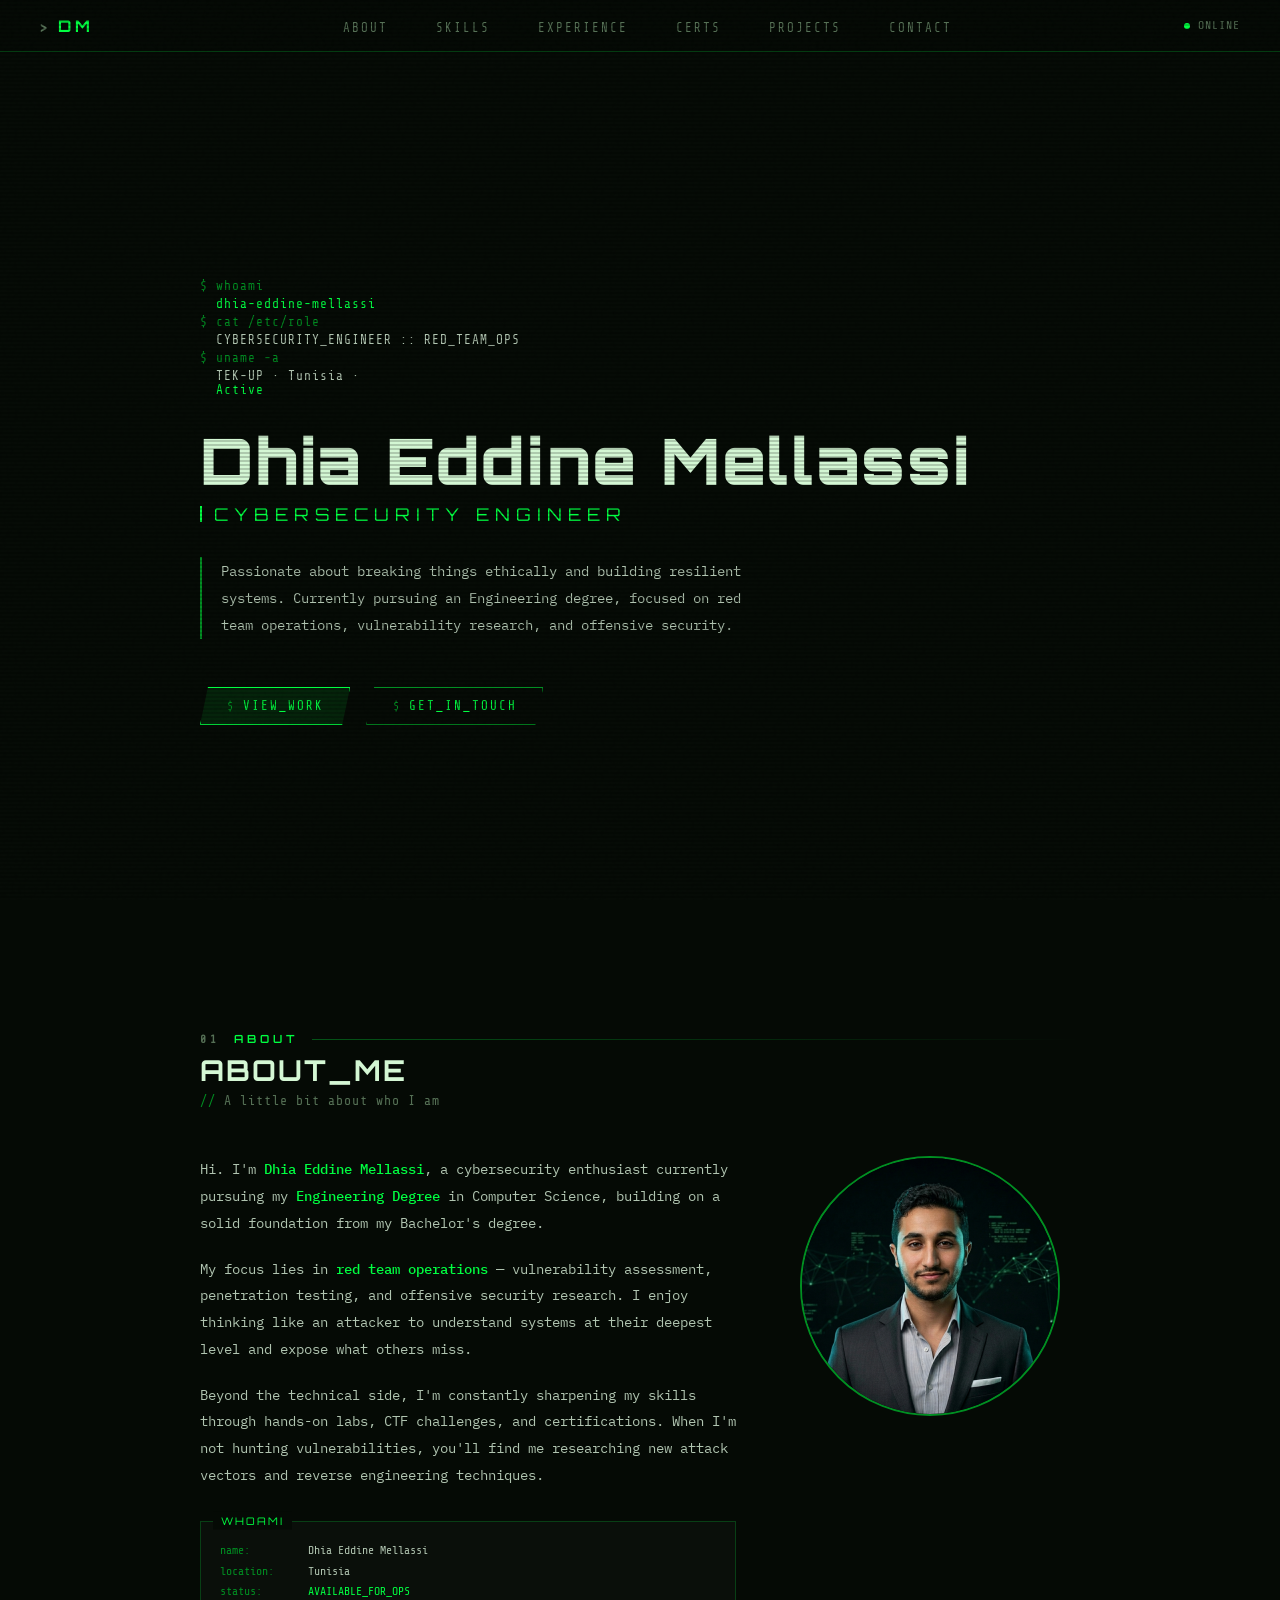
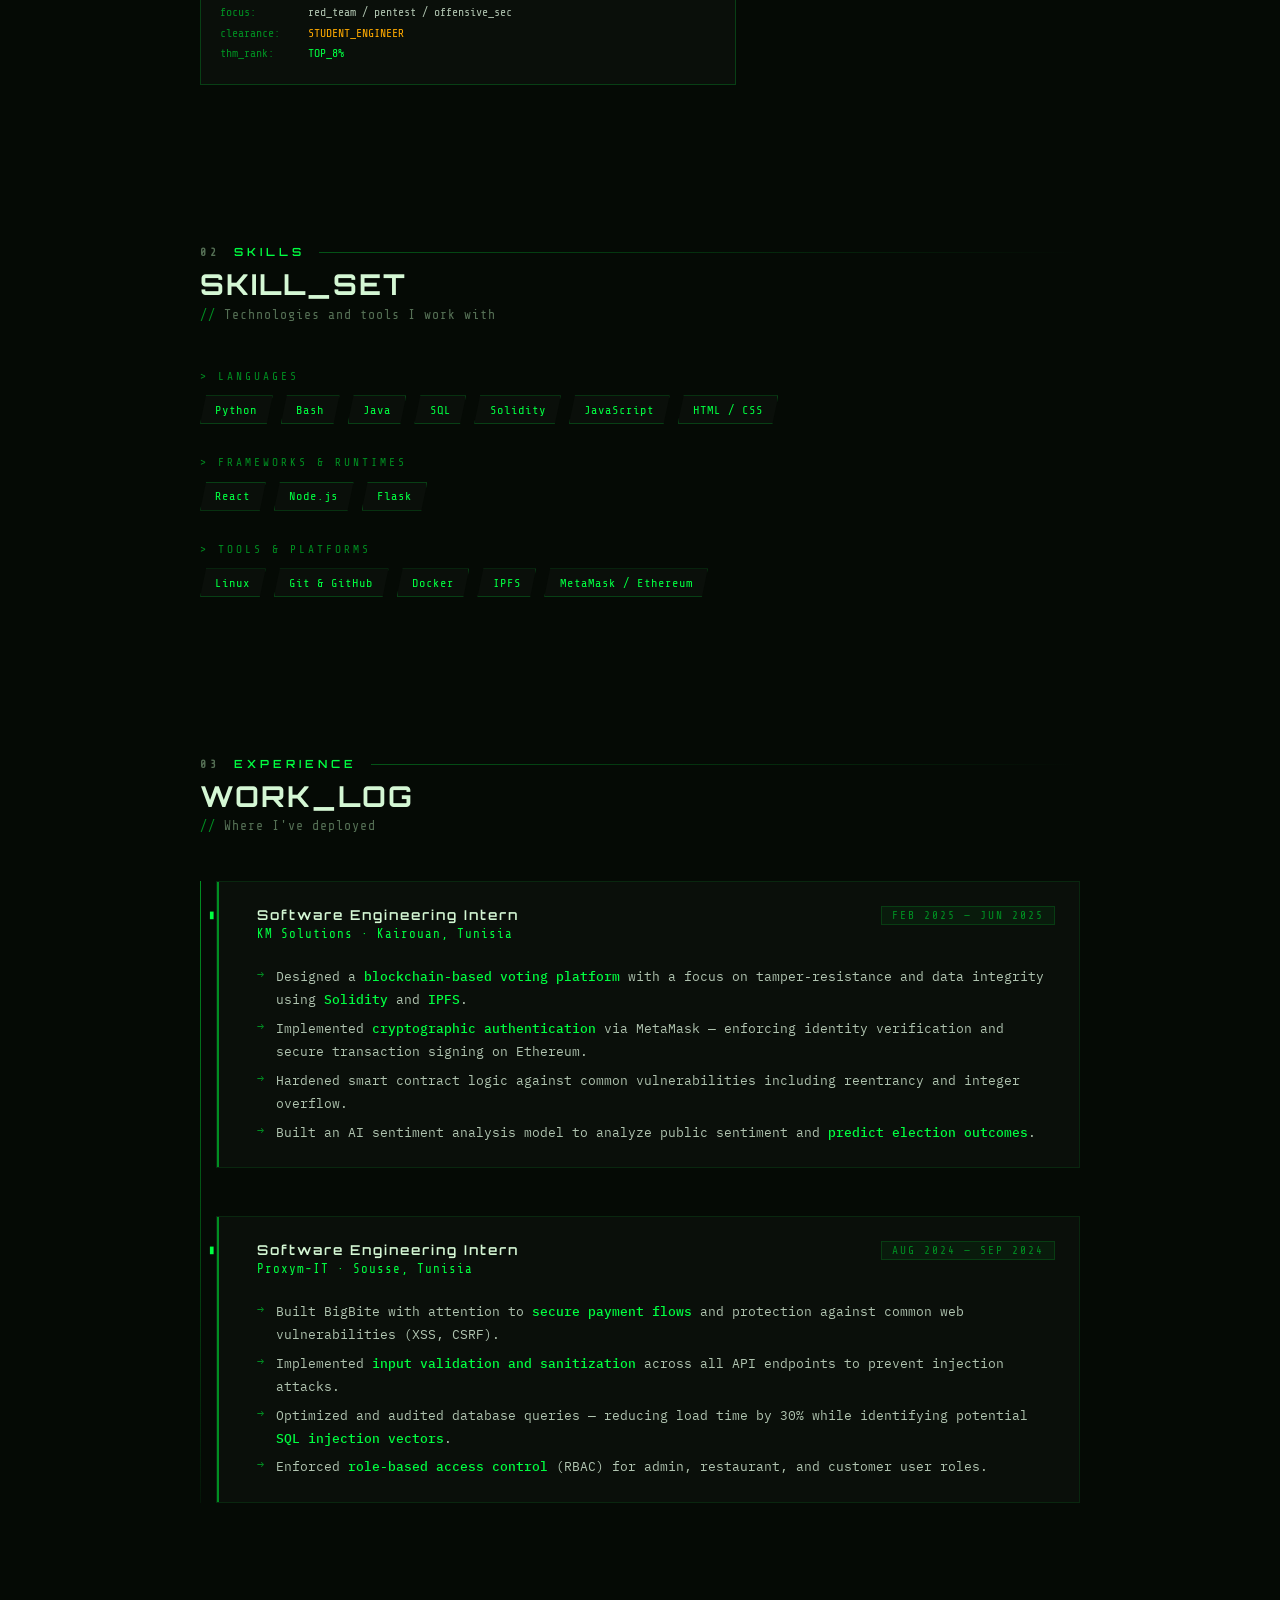
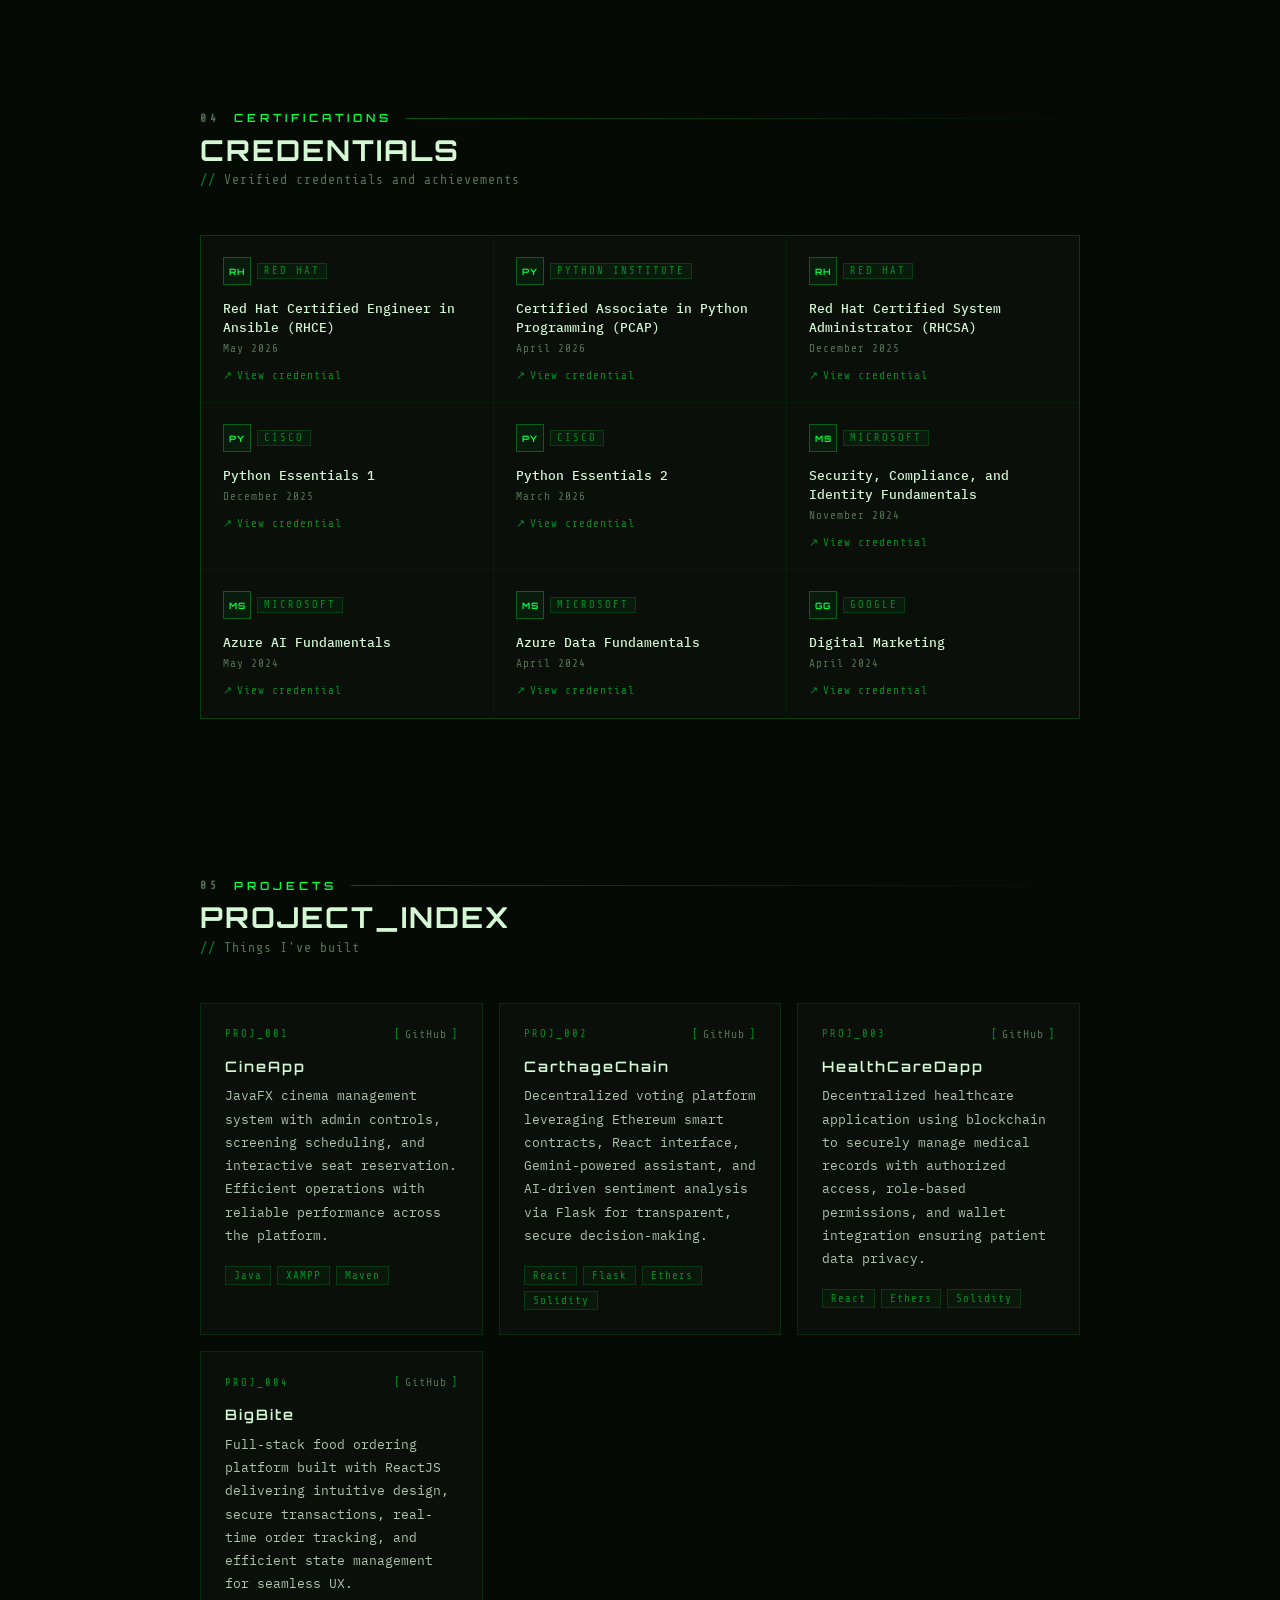
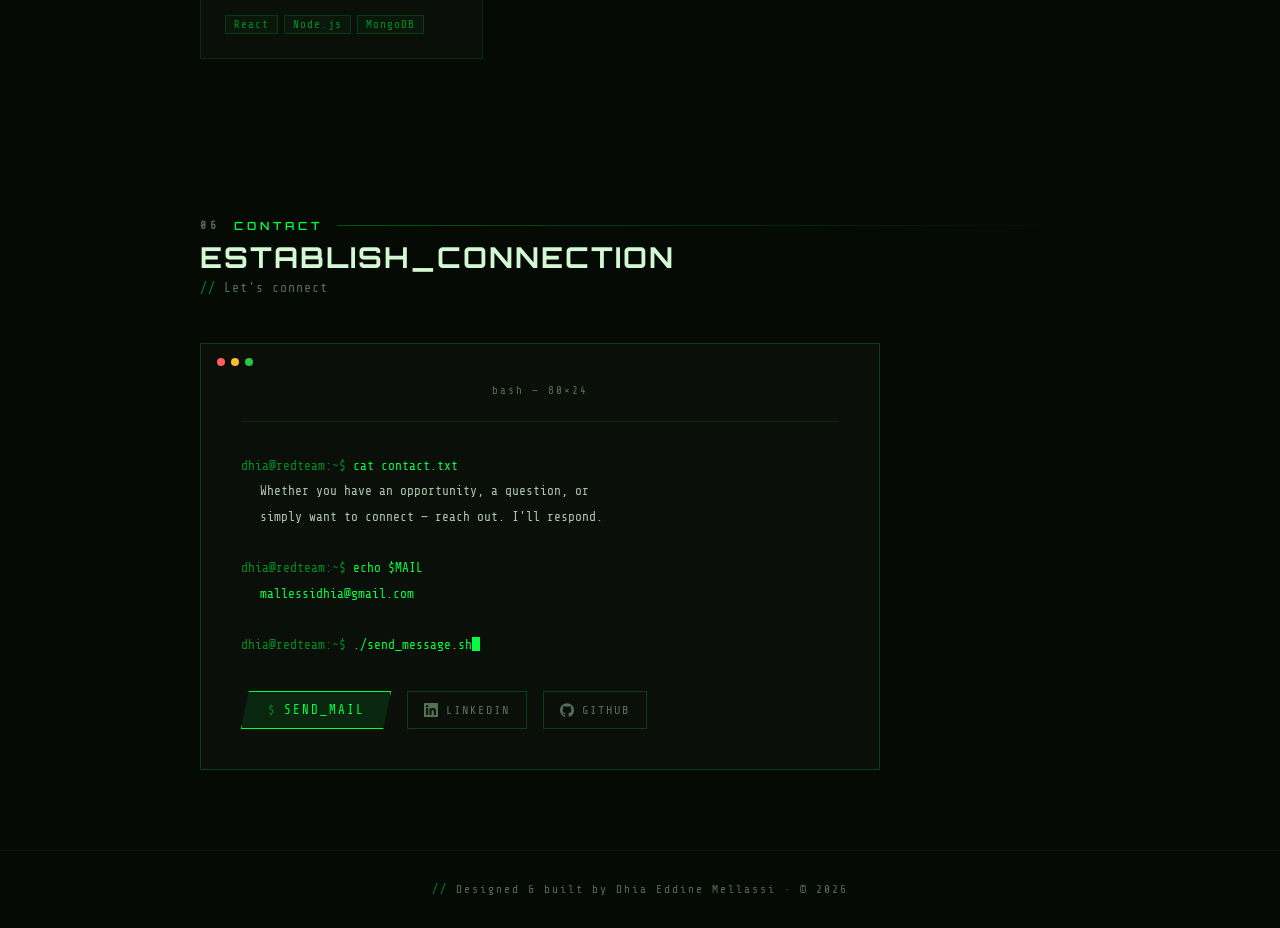
==== commit 625e6bdf: "small experience fix" ====
--- a/index.html
+++ b/index.html
@@ -216,8 +216,8 @@
               including reentrancy and integer overflow.
             </li>
             <li>
-              Developed an AI sentiment analysis model to detect
-              <b>manipulative or suspicious voter input patterns</b>.
+              Built an AI sentiment analysis model to analyze public sentiment
+              and <b>predict election outcomes</b>.
             </li>
           </ul>
         </div>
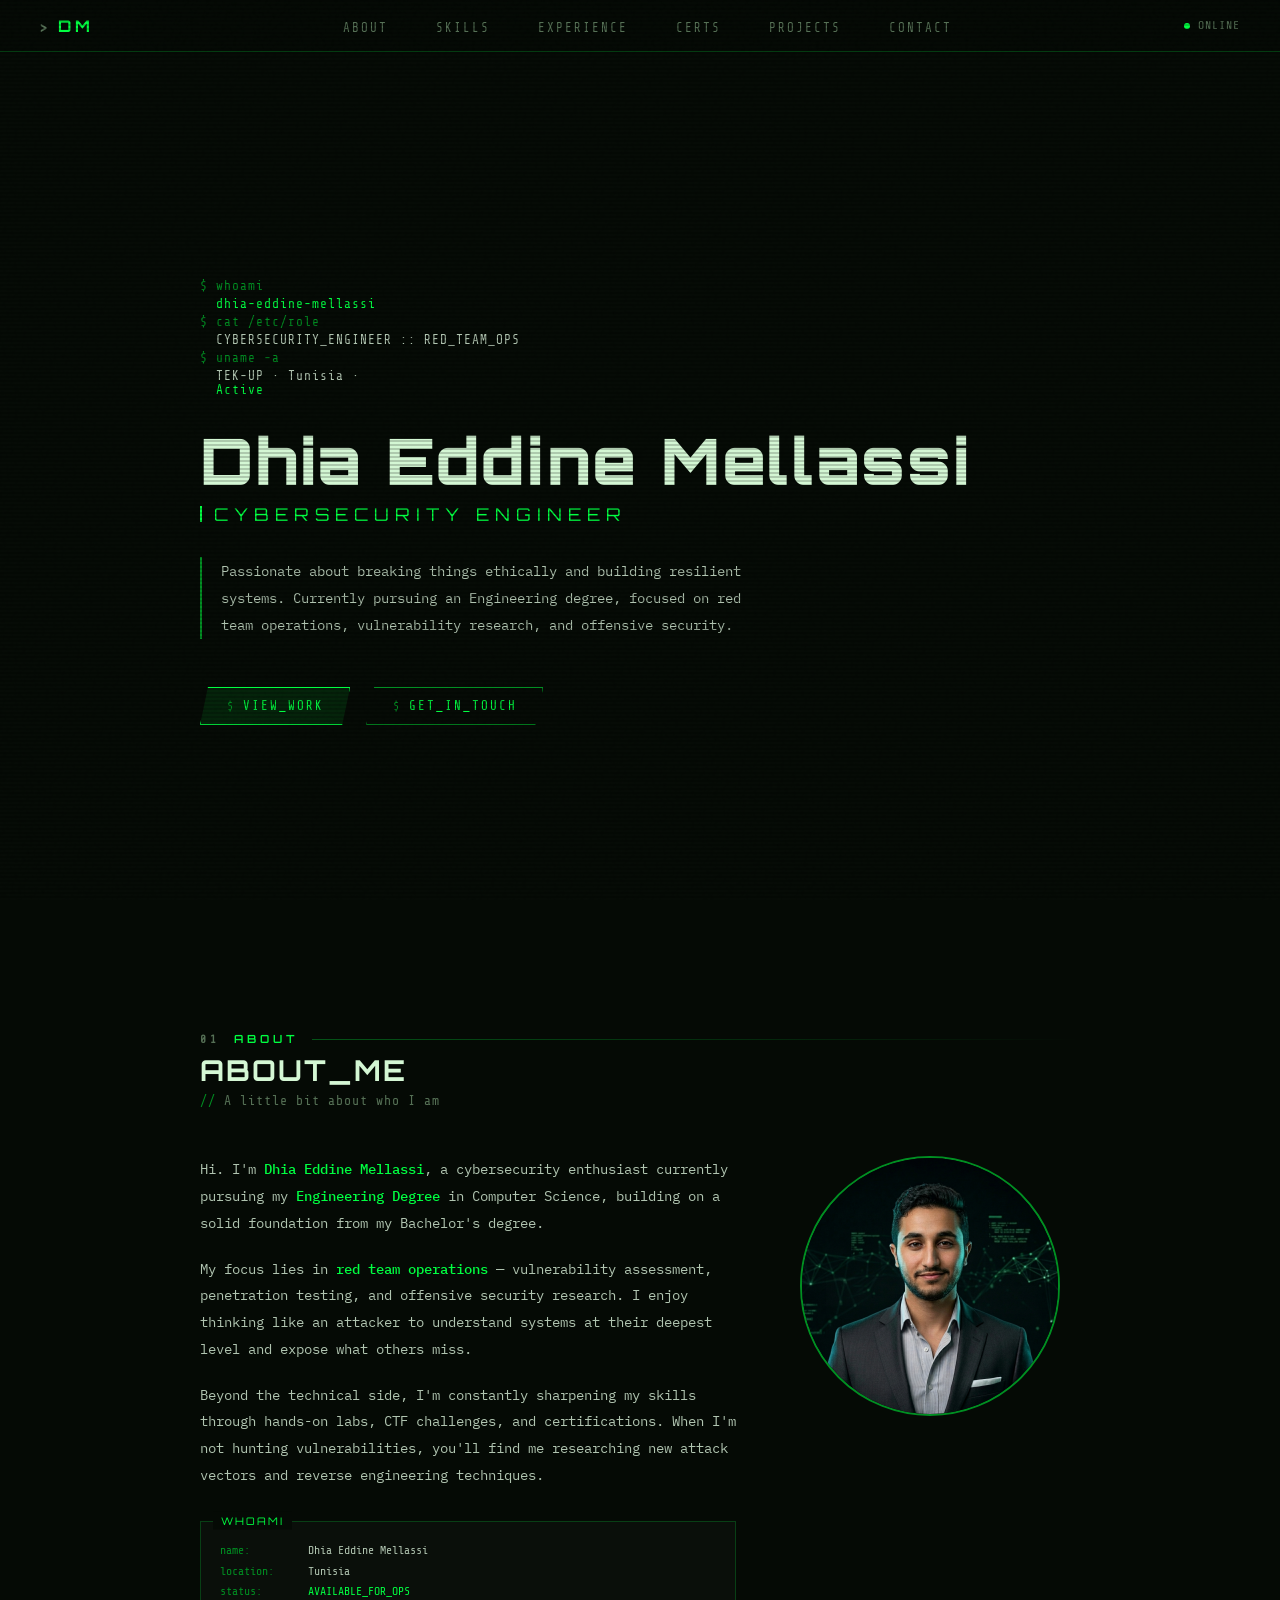
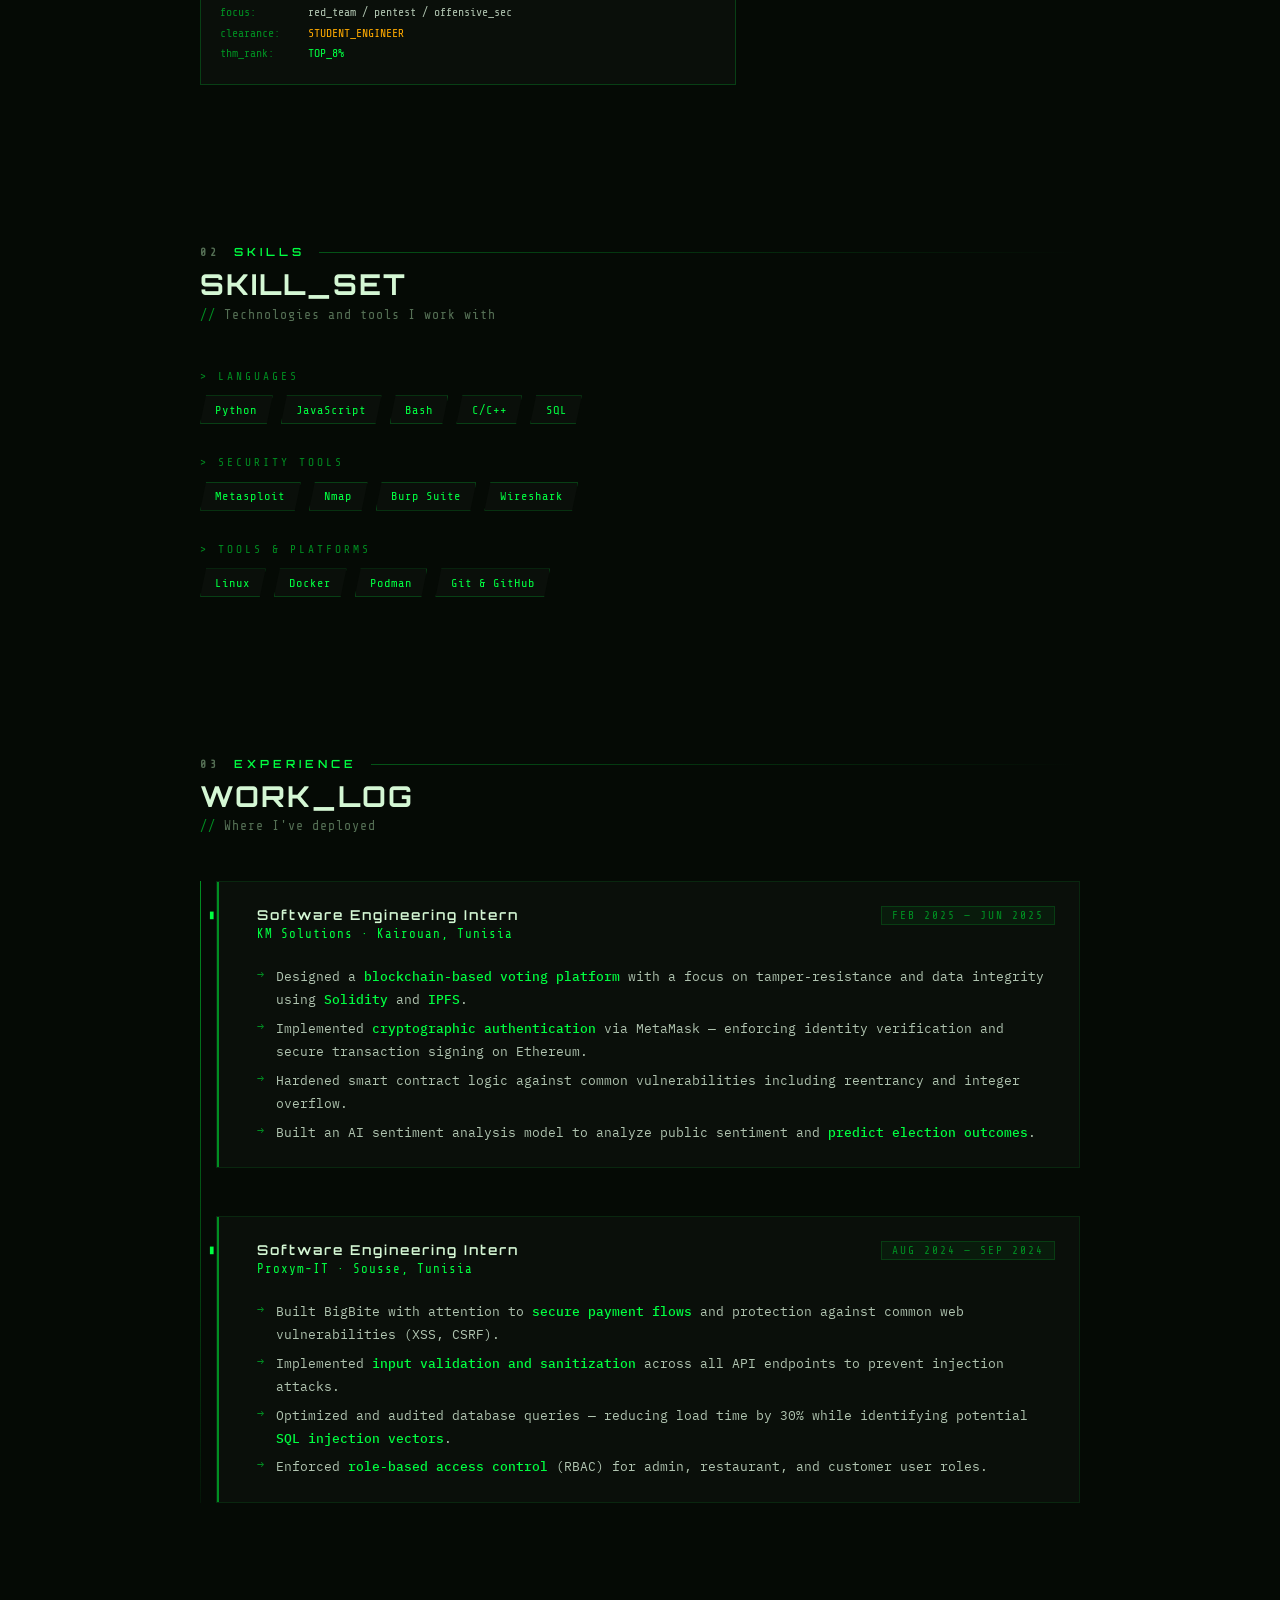
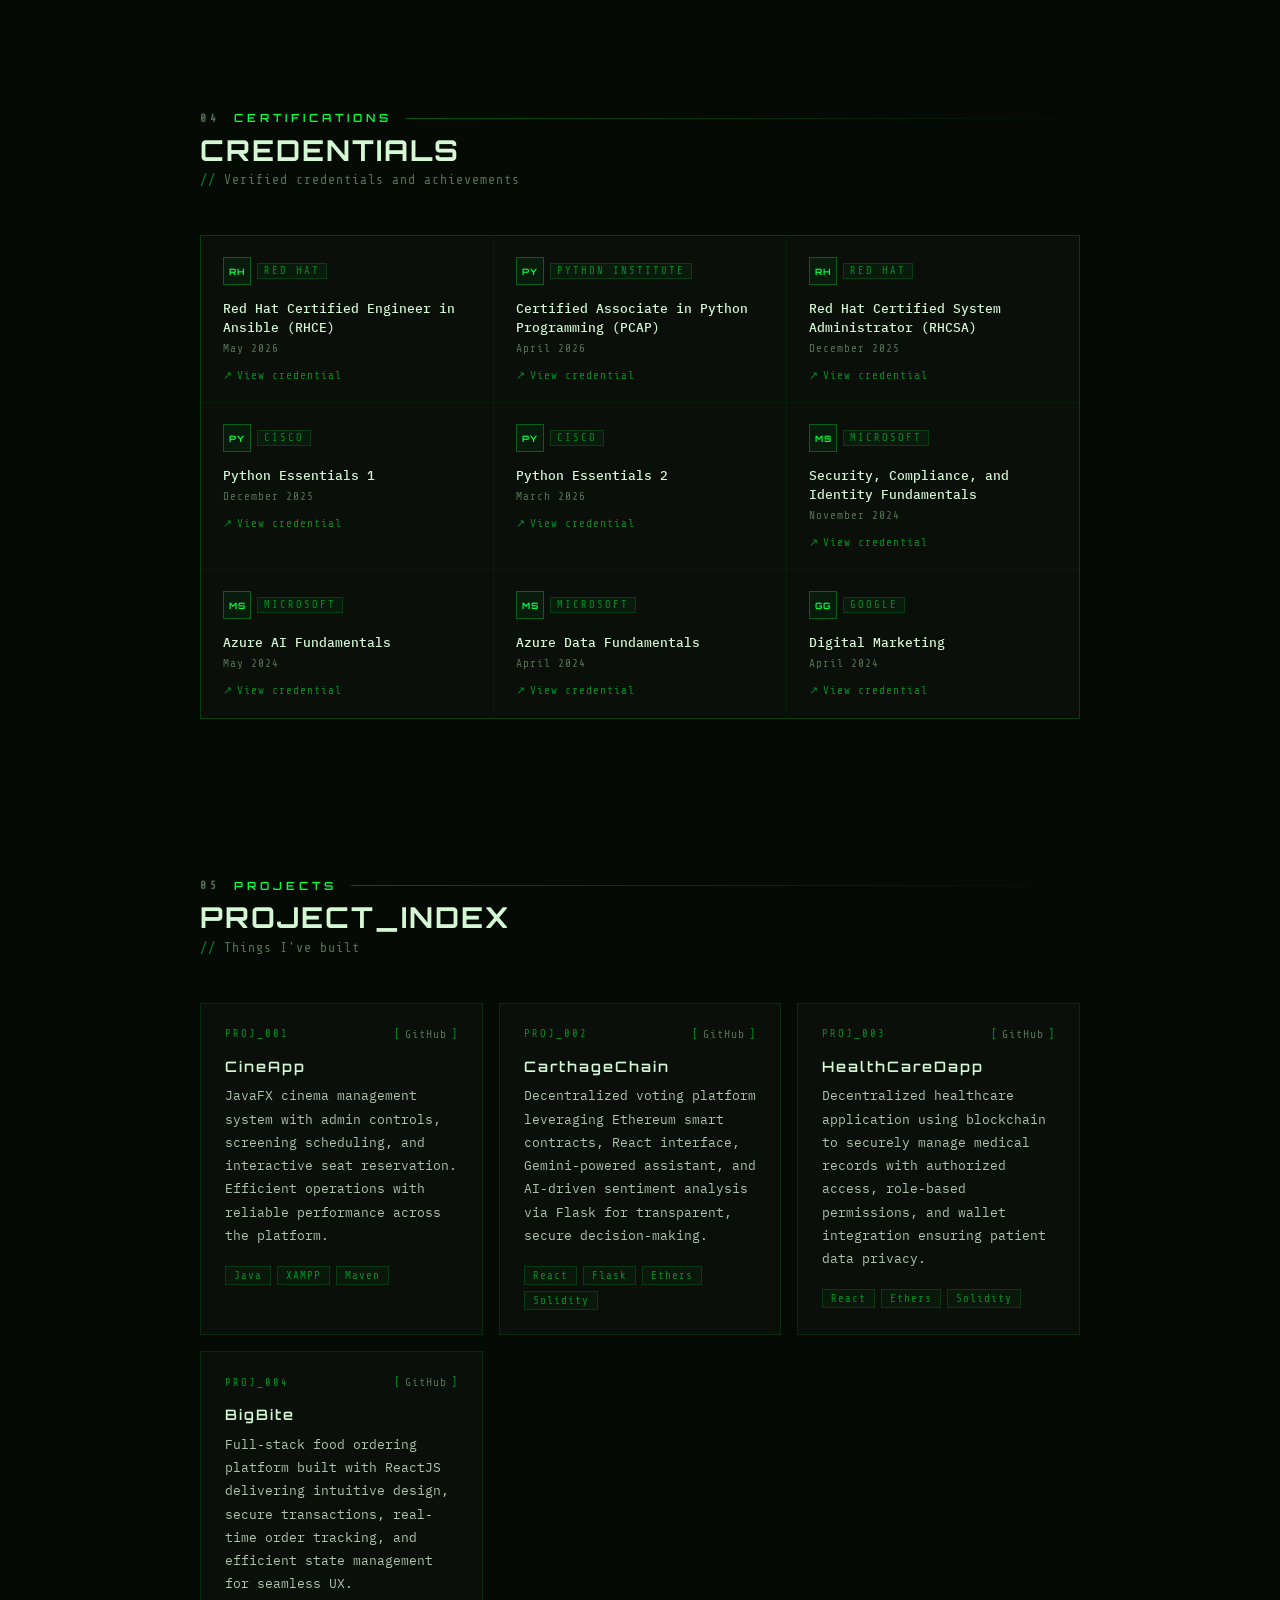
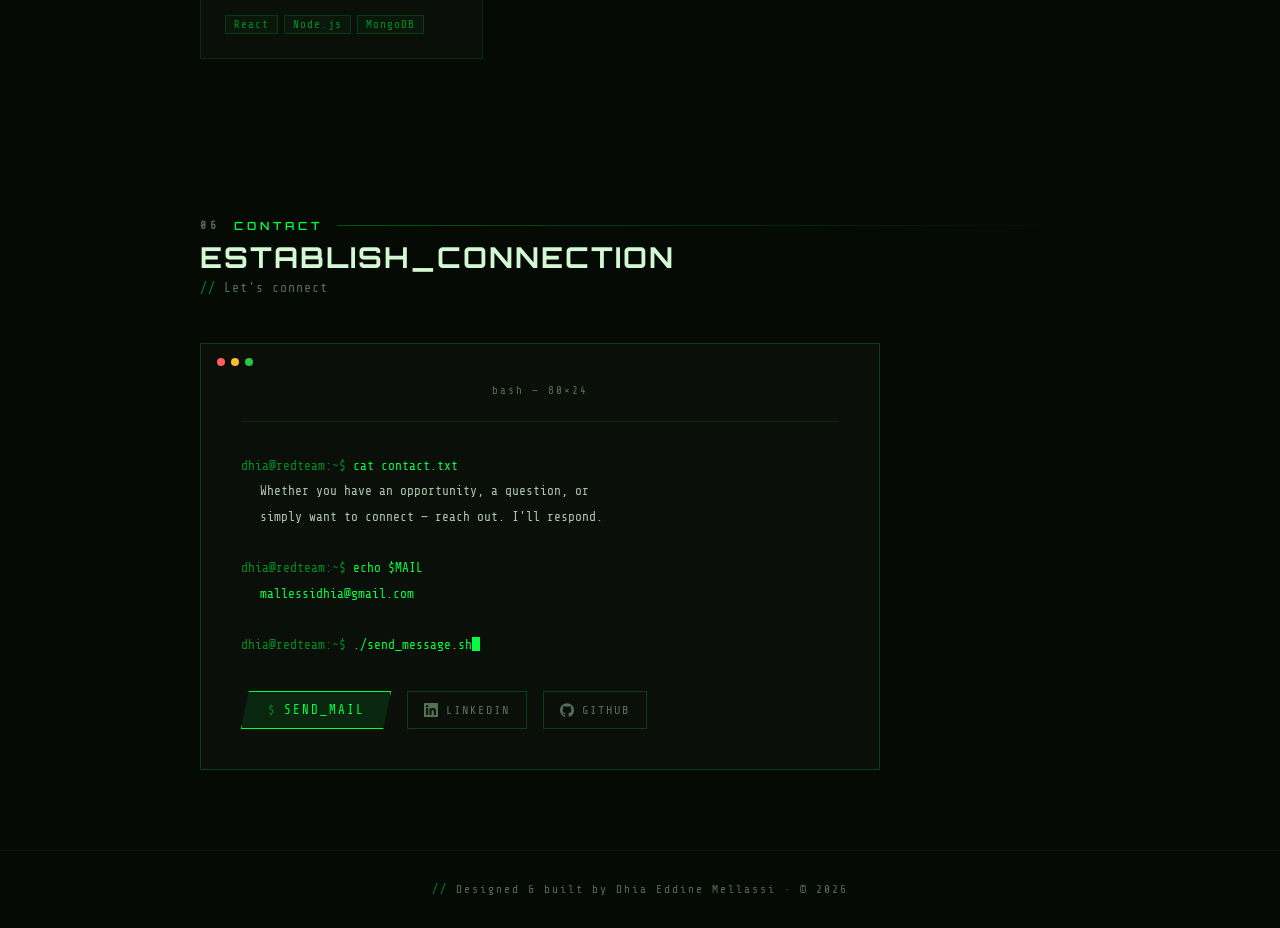
==== commit 65005e9a: "Update Skills Section" ====
--- a/index.html
+++ b/index.html
@@ -155,30 +155,28 @@
           <div class="skill-group-label">Languages</div>
           <div class="skills-grid">
             <div class="skill-pill">Python</div>
+            <div class="skill-pill">JavaScript</div>
             <div class="skill-pill">Bash</div>
-            <div class="skill-pill">Java</div>
+            <div class="skill-pill">C/C++</div>
             <div class="skill-pill">SQL</div>
-            <div class="skill-pill">Solidity</div>
-            <div class="skill-pill">JavaScript</div>
-            <div class="skill-pill">HTML / CSS</div>
           </div>
         </div>
         <div>
-          <div class="skill-group-label">Frameworks &amp; Runtimes</div>
+          <div class="skill-group-label">Security Tools</div>
           <div class="skills-grid">
-            <div class="skill-pill">React</div>
-            <div class="skill-pill">Node.js</div>
-            <div class="skill-pill">Flask</div>
+            <div class="skill-pill">Metasploit</div>
+            <div class="skill-pill">Nmap</div>
+            <div class="skill-pill">Burp Suite</div>
+            <div class="skill-pill">Wireshark</div>
           </div>
         </div>
         <div>
           <div class="skill-group-label">Tools &amp; Platforms</div>
           <div class="skills-grid">
             <div class="skill-pill">Linux</div>
+            <div class="skill-pill">Docker</div>
+            <div class="skill-pill">Podman</div>
             <div class="skill-pill">Git &amp; GitHub</div>
-            <div class="skill-pill">Docker</div>
-            <div class="skill-pill">IPFS</div>
-            <div class="skill-pill">MetaMask / Ethereum</div>
           </div>
         </div>
       </div>
